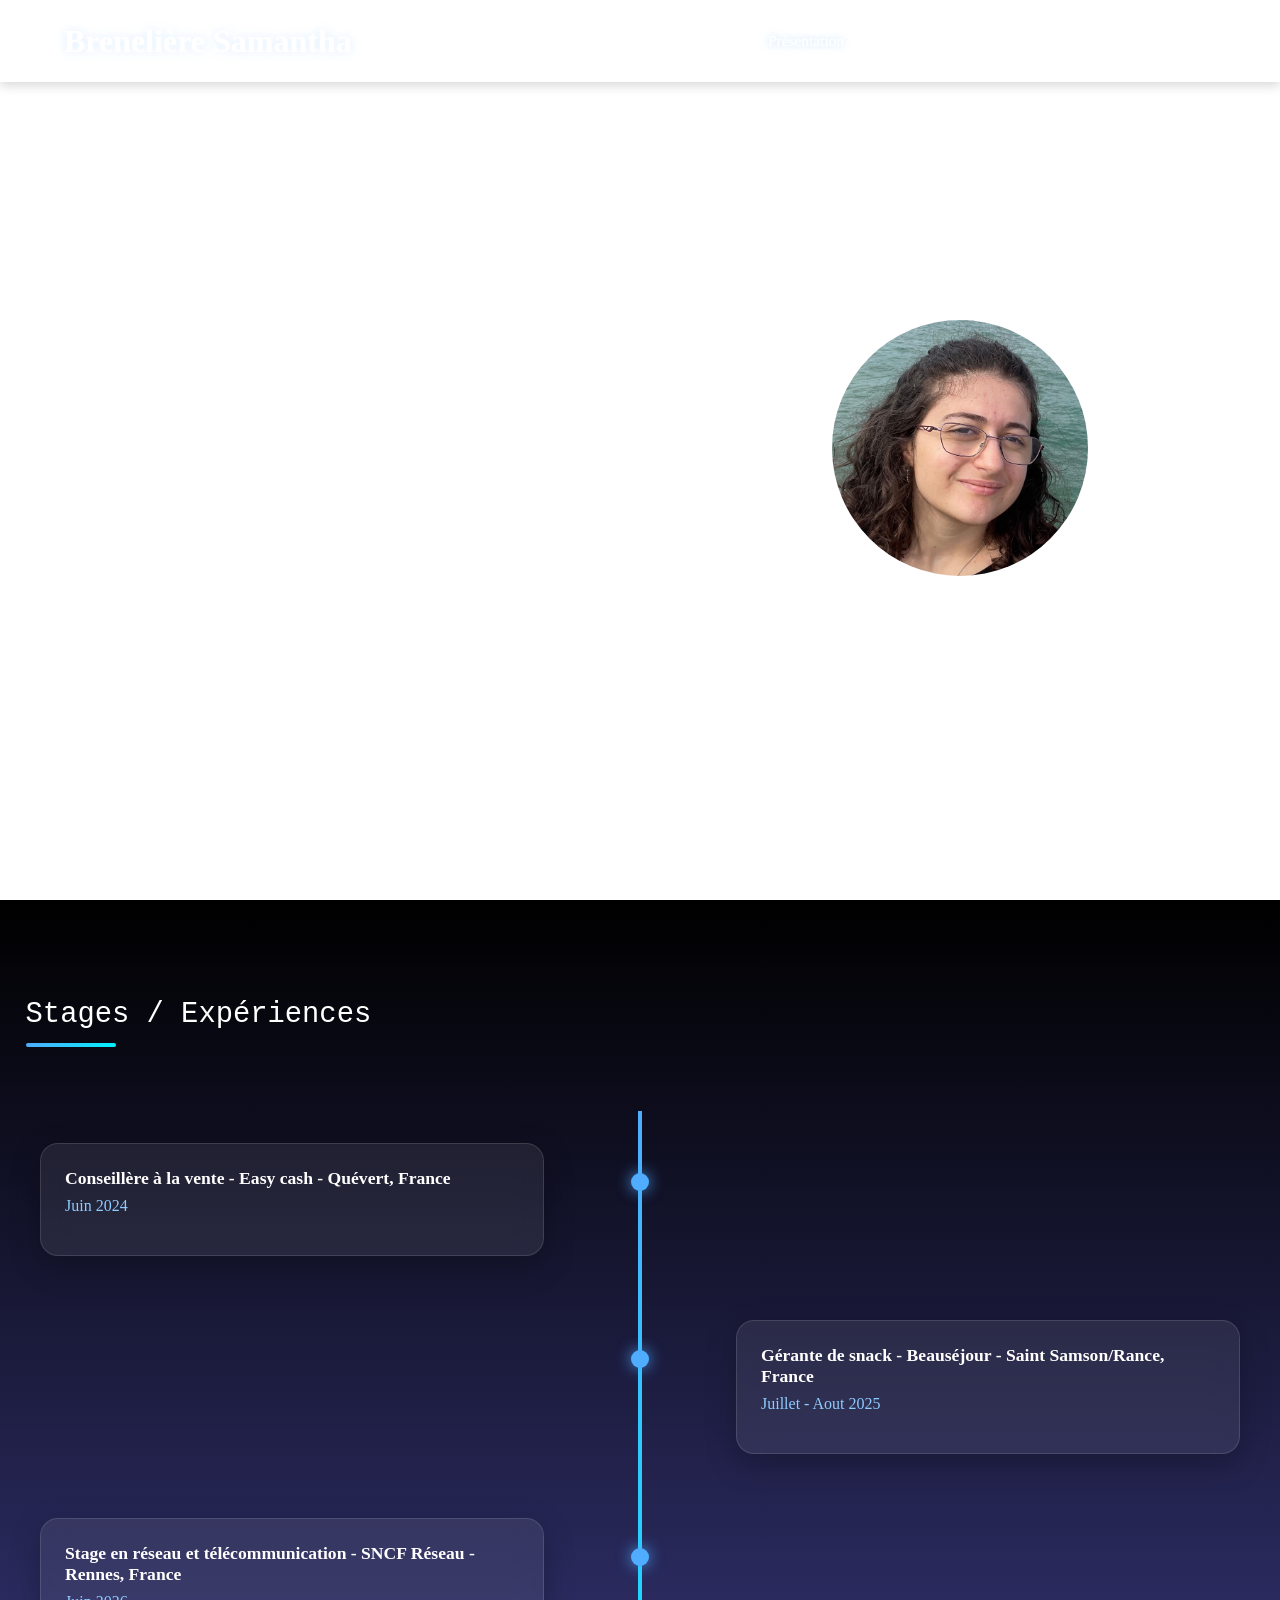
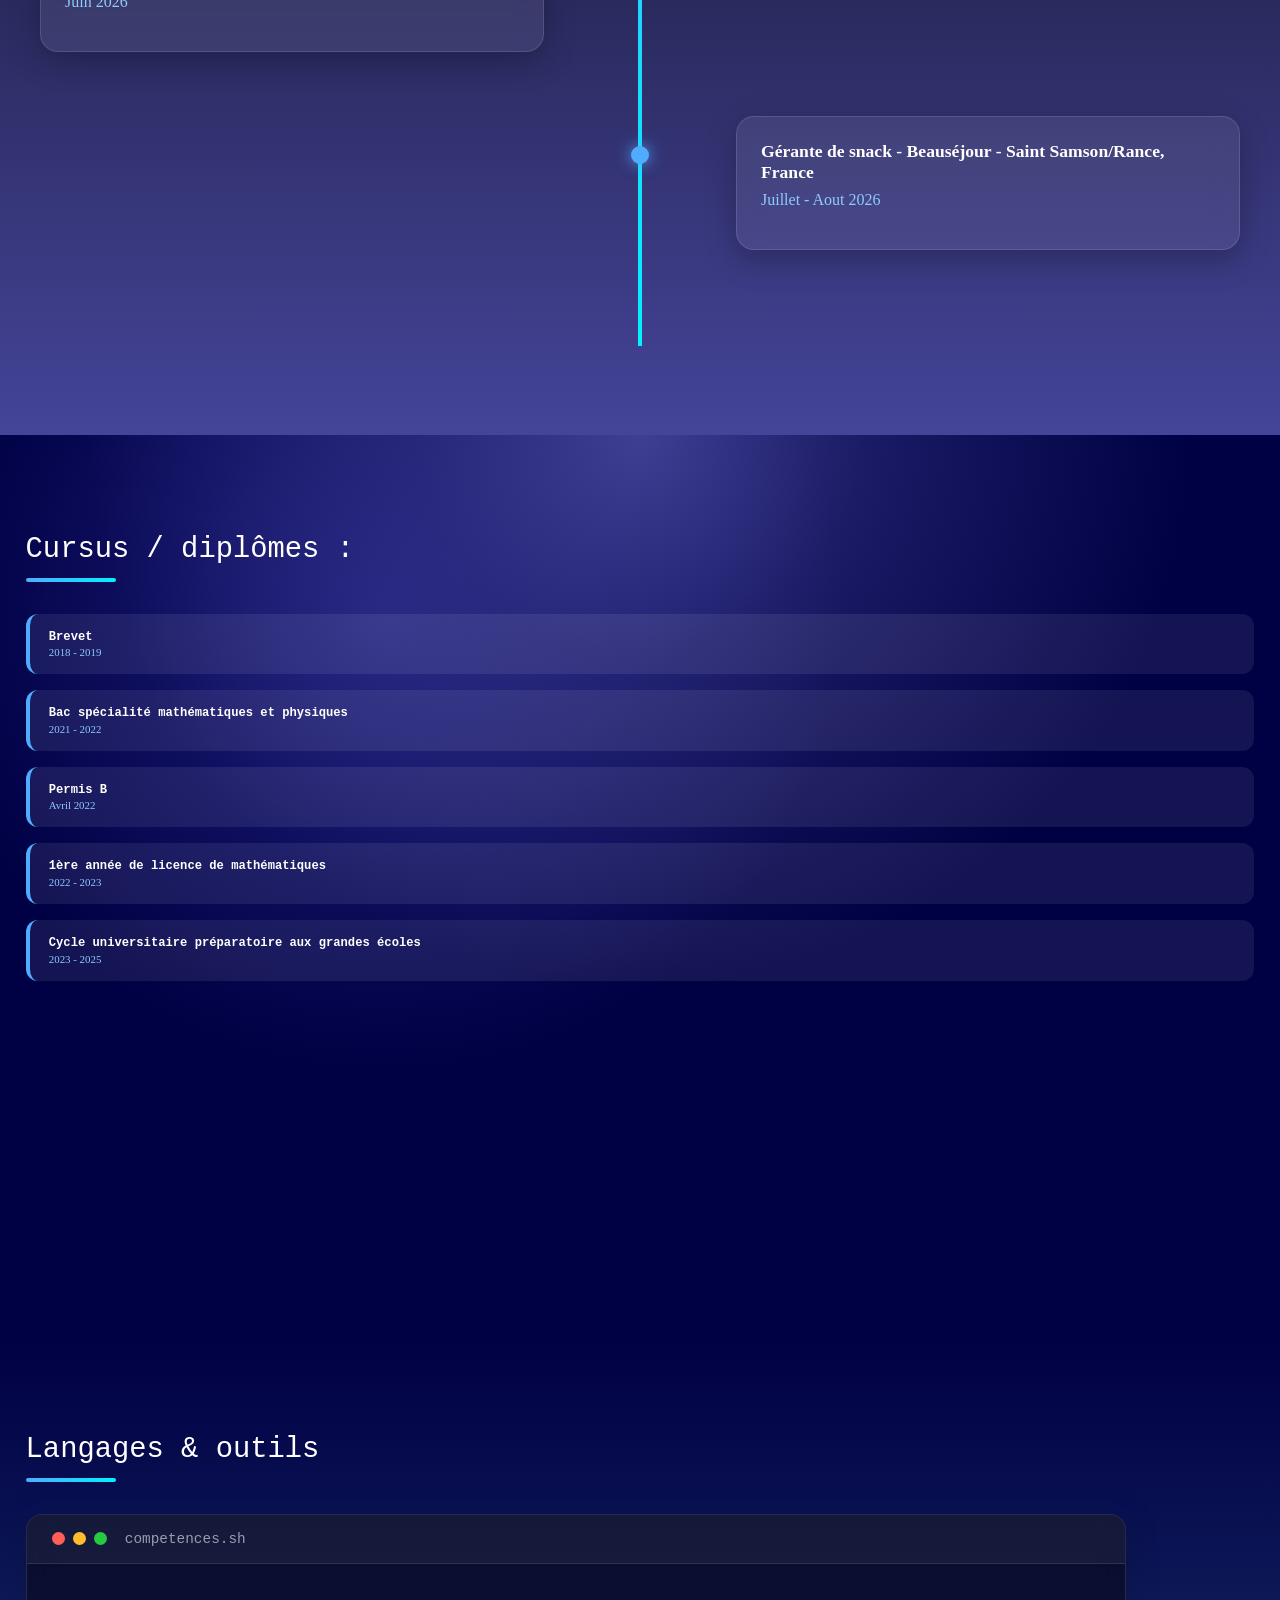
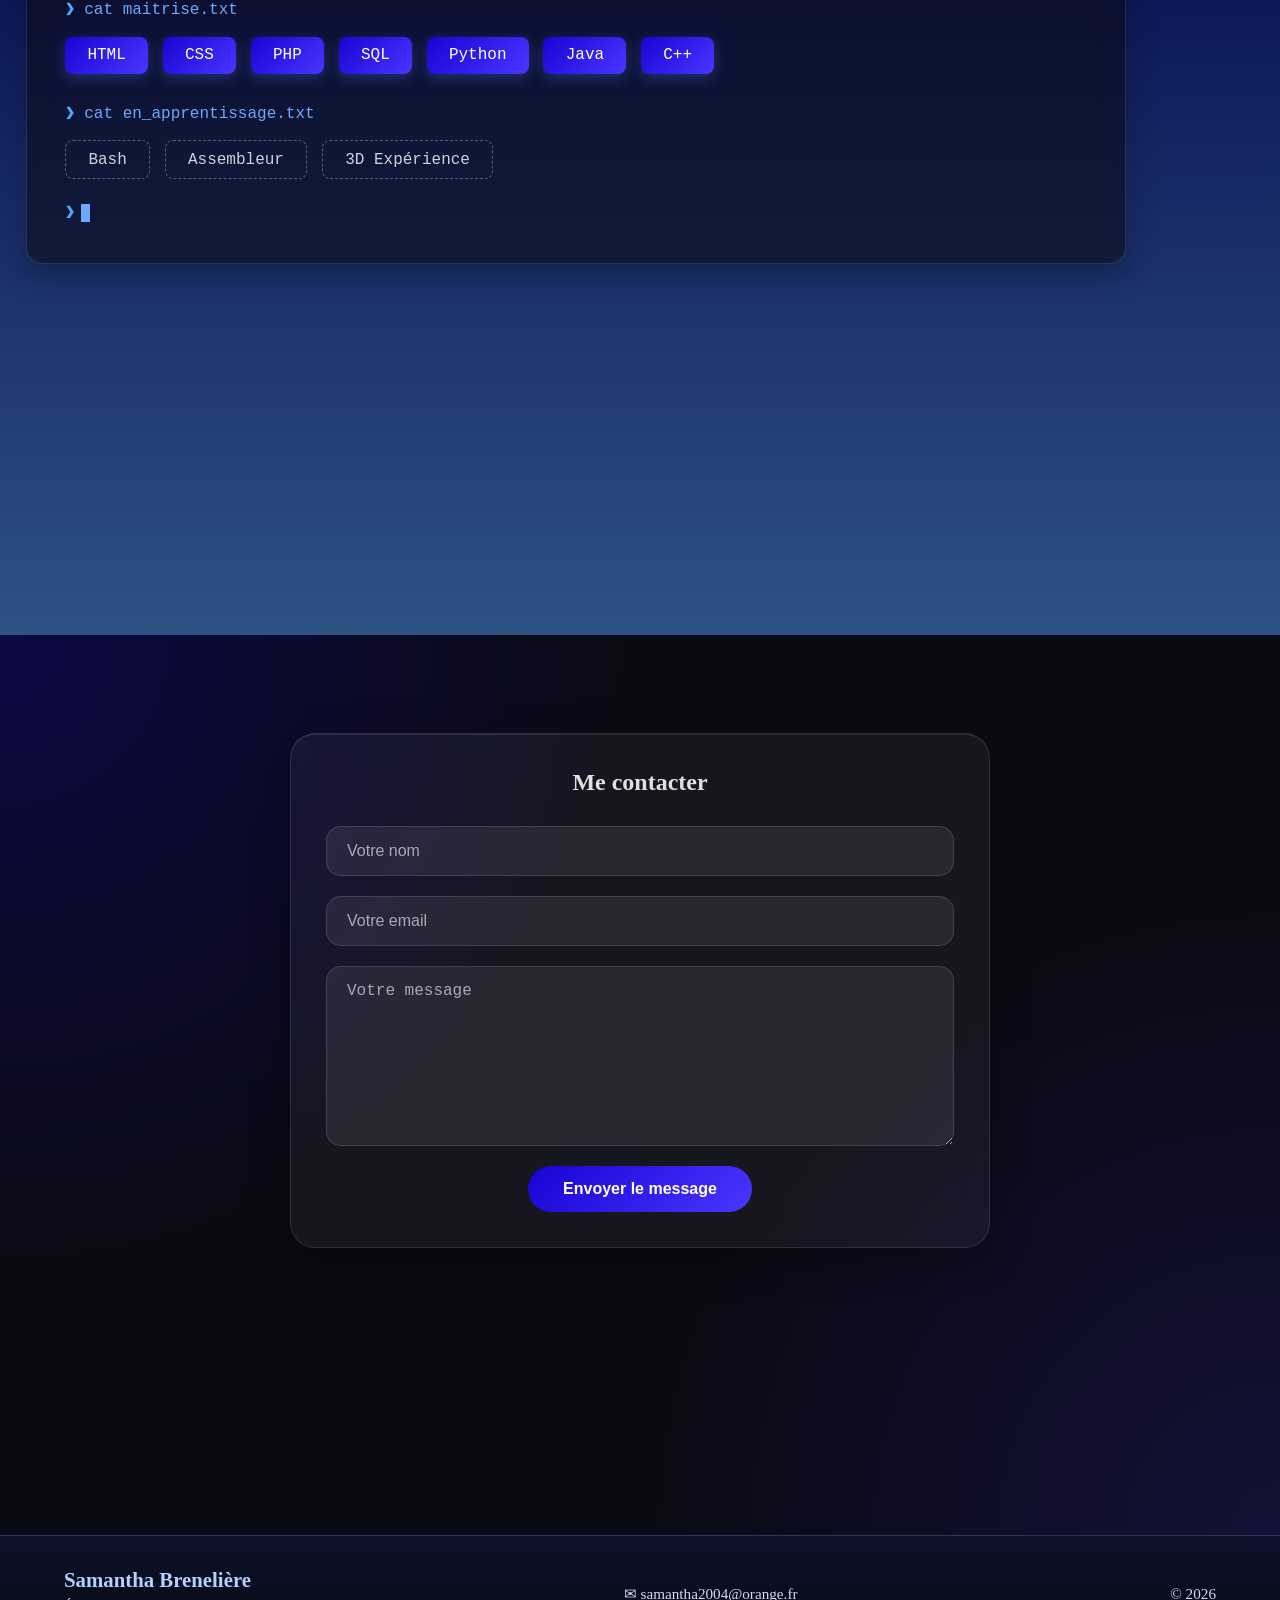
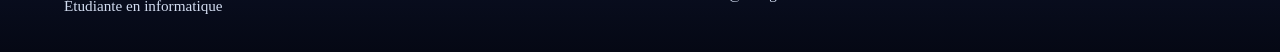
==== index.html @ 89a20985 "Renommage de présentation.html en index.html" ====
<!DOCTYPE html >
<html >
<!-- Un exemple de commentaires : mettre tous les logos dans le même dossier-->
<!-- en-tête de l’onglet-->
<meta name="viewport" content="width=device-width, initial-scale=1.0">

<head>
	<meta name = "author" content = "sbreneliere"/>
	<link rel="icon" href="image/logo_site.avif"/>
	<title> Portfolio </title>
	<link rel="stylesheet" type="text/css" href="styles/style.css"/>
</head>

<body>
    
	<nav class="style_nav">
		<h2 class="titre_nav">
			Brenelière Samantha
		</h2>
		<ul>
			<li><a href="index.html#presentation" class="nav-link active" > Présentation </a></li>
			<li><a href="index.html#experiences" class="nav-link">Expériences</a></li>
			<li><a href="index.html#diplomes" class="nav-link">Diplômes</a></li>
			<li><a href="index.html#competences" class="nav-link">Compétences</a></li>
			<li><a href="index.html#contact" class="nav-link">Contact</a></li>
			<li><a href="projets.html" class="nav-link">Projets </a></li>
			<!--si on met rien dans href renvoie à la page actuelle (réactualise)-->
			<!--href="#" pour ne pas réactualiser -->
		</ul>
	</nav>

	<main>
		<section id="presentation">
			<!--partie visible sur tout l'écran quand on clique sur le site-->
			<div class="split container">
				<video autoplay muted loop class="bg-video">
					<source src="image/videoplayback.mp4" type="video/mp4">
				</video>
				<div class="im_text">
					<div class="titre">
						Brenelière Samantha
					</div>
					<div class="texte_pres" id="machine">
						Je suis élève ingénieure, en informatique
					</div>
				</div>
				<div class="im_pres">
					<img src="image/pp.jpg" alt="Photo de présentation" class="taille_im">
				</div>
			</div>
		</section>

		<section id="experiences">
			<div class="container fond">
				<div class="container_top">
					<div class="texte-important2">
						Stages / Expériences
					</div>
					<div class="chrono-timeline-wrapper">
						<div class="chrono-timeline-line"></div>

						<div class="chrono-timeline-event">
							<div class="chrono-timeline-card chrono-timeline-card-top">
								<h3>Conseillère à la vente - Easy cash - Quévert, France</h3>
								<p class="date">Juin 2024</p>
								<div class="chrono-timeline-details">
									<p>Sens du contact et de l’écoute active ;</p>
									<p>Collaboration / travail avec l’équipe ;</p>	
									<p>Reformatage des ordinateurs avant la remise en vente.</p>
								</div>
							</div>
							<div class="chrono-timeline-dot"></div>
						</div>

						<div class="chrono-timeline-event">
							<div class="chrono-timeline-dot"></div>
							<div class="chrono-timeline-card chrono-timeline-card-bottom">
								<h3>Gérante de snack - Beauséjour - Saint Samson/Rance, France</h3>
								<p class="date">Juillet - Aout 2025</p>
								<div class="chrono-timeline-details">
									<p>Utilisation de logiciels de caisse, clôture de caisse, gestion des espèces ;</p>
									<p>Polyvalence / Capacité à gérer plusieurs tâches en même temps ;</p>	
									<p>Gérer les périodes de forte affluence avec efficacité et sang-froid ;</p>
									<p>Réactivité, autonomie et sens du service.</p>
								</div>
							</div>
						</div>

						<div class="chrono-timeline-event">
							<div class="chrono-timeline-card chrono-timeline-card-top">
								<h3>Stage en réseau et télécommunication - SNCF Réseau - Rennes, France</h3>
								<p class="date">Juin 2026</p>
								<div class="chrono-timeline-details">
									<p>Surveiller et maintenir les systèmes d’exploitation des serveurs du périmètre régional ;</p>
									<p>Surveiller et maintenir des systèmes d’exploitation et intervenir sur des incidents utilisateurs ;</p>	
									<p>Surveiller et maintenir les équipements réseau ;</p>
									<p>Configurer des commutateurs en appliquant les directives et les règles de sécurité ;</p>
									<p>Concevoir une infrastructure réseau (étude de régénération de matériel LAN) ;</p>
									<p>Analyser le trafic réseau (Wireshark) pour détecter des anomalies sur les LAN régionaux.</p>
								</div>
							</div>
							<div class="chrono-timeline-dot"></div>
						</div>

						<div class="chrono-timeline-event">
							<div class="chrono-timeline-dot"></div>
							<div class="chrono-timeline-card chrono-timeline-card-bottom">
								<h3>Gérante de snack - Beauséjour - Saint Samson/Rance, France</h3>
								<p class="date">Juillet - Aout 2026</p>
								<div class="chrono-timeline-details">
									<p>Utilisation de logiciels de caisse, clôture de caisse, gestion des espèces ;</p>
									<p>Polyvalence / Capacité à gérer plusieurs tâches en même temps ;</p>	
									<p>Gérer les périodes de forte affluence avec efficacité et sang-froid ;</p>
									<p>Réactivité, autonomie et sens du service.</p>
								</div>
							</div>
						</div>
					</div>
				</div>
			</div>
		</section>

		<section id="diplomes">
			<div class="container fond2">
				<div class="container_top">
					<div class="texte-important2">
						Cursus / diplômes :
					</div>
					<ul class="diploma-list">
						<li class="diploma-card">
							<h3>Brevet</h3>
							<p class="date">2018 - 2019</p>
							<div class="diploma-details">
								<p>Mention : Très bien</p>
								<p>Lieu : Collège Val de Rance à Plouer sur Rance </p>
							</div>
						</li>

						<li class="diploma-card">
							<h3>Bac spécialité mathématiques et physiques</h3>
							<p class="date">2021 - 2022</p>
							<div class="diploma-details">
								<p>Mention : Assez bien</p>
								<p>Lieu : Lycée la Fontaine des eaux à Dinan</p>
							</div>
						</li>

						<li class="diploma-card">
							<h3>Permis B</h3>
							<p class="date">Avril 2022</p>
							<div class="diploma-details">
								<p>Lieu : Dinan</p>
							</div>
						</li>

						<li class="diploma-card">
							<h3>1ère année de licence de mathématiques</h3>
							<p class="date">2022 - 2023</p>
							<div class="diploma-details">
								<p>Lieu : Université de Rennes 1</p>
							</div>
						</li>

						<li class="diploma-card">
							<h3>Cycle universitaire préparatoire aux grandes écoles</h3>
							<p class="date">2023 - 2025</p>
							<div class="diploma-details">
								<p>Lieu : ESIR à l'université de Rennes</p>
							</div>
						</li>
					</ul>
				</div>
			</div>
		</section>

		<section id="competences">
			<div class="container fond3">
				<div class="container_top">
					<div class="texte-important2">
						Langages & outils
					</div>

					<div class="skills-terminal">
						<div class="skills-terminal-header">
							<span class="skills-dot skills-dot-red"></span>
							<span class="skills-dot skills-dot-yellow"></span>
							<span class="skills-dot skills-dot-green"></span>
							<span class="skills-terminal-title">competences.sh</span>
						</div>
						<div class="skills-terminal-body">
							<p class="skills-cmd">cat maitrise.txt</p>
							<div class="skills-grid">
								<span class="skill-chip skill-mastered">HTML</span>
								<span class="skill-chip skill-mastered">CSS</span>
								<span class="skill-chip skill-mastered">PHP</span>
								<span class="skill-chip skill-mastered">SQL</span>
								<span class="skill-chip skill-mastered">Python</span>
								<span class="skill-chip skill-mastered">Java</span>
								<span class="skill-chip skill-mastered">C++</span>
							</div>

							<p class="skills-cmd">cat en_apprentissage.txt</p>
							<div class="skills-grid">
								<span class="skill-chip skill-learning">Bash</span>
								<span class="skill-chip skill-learning">Assembleur</span>
								<span class="skill-chip skill-learning">3D Expérience</span>
							</div>

							<p class="skills-cmd skills-cmd-cursor"><span class="skills-cursor"></span></p>
						</div>
					</div>
				</div>
			</div>
		</section>

		<section id="contact">
			<div class="container fond4">
				<div class="container_top">
					<form class="contact-form">
						<h2>Me contacter</h2>

						<input type="text" placeholder="Votre nom" required>

						<input type="email" placeholder="Votre email" required>

						<textarea placeholder="Votre message" required></textarea>

						<button type="submit">
							Envoyer le message
						</button>
					</form>
				</div>
			</div>
		</section>
		
    </main>

    <footer>
		<div class="footer-left">
			<h3>Samantha Brenelière</h3>
			<p>Étudiante en informatique</p>
		</div>

		<div class="footer-center">
			<p>✉ samantha2004@orange.fr</p>
		</div>

		<div class="footer-right">
			<p>© 2026</p>
		</div>
	</footer>

	<script src="JavaScript/script.js"></script>
</body >
</html>
---- styles/style.css ----
@font-face {
  font-family: fontText;
  src: url(police/Copeland.otf);
}

@font-face {
  font-family: fontDate;
  src: url(police/arcadian.otf);
}

:root {
  --blue: #4f7cff;
  --blue-light: #6ea8ff;
  --dark: #0d1117;
  --dark-2: #161b22;
  --dark-3: #1f2937;
  --text: #f8fafc;
  --text-soft: #cbd5e1;

  --card-bg: rgba(255,255,255,0.06);
  --card-border: rgba(255,255,255,0.12);

  --shadow:
    0 8px 30px rgba(0,0,0,0.25);
}

html {
  scroll-behavior: smooth;
}

* {
  margin: 0;
  padding: 0;
  box-sizing: border-box;
}

/*****************************/
/* Style textes        */
/*****************************/

.titre {
  font-size: 2vw;
  font-family: fontText ;
  font-weight: bold;
  color: rgb(255, 255, 255);
}

.texte {
  font-family: fontText ;
  font-size: 0.8vw;
}

.texte-important {
  font-family: fontText ;
  font-size: 1vw;
  font-weight: bold;
}

.texte2 {
  color: rgb(255, 255, 255);
  font-family: monospace ;
  font-size: 0.8vw;
}

.container_top {
  margin-top: 8vh ;
}

.date {
  font-family: fontDate ;
  font-size: 1vw;
  margin-top: 0.2vw;
  color: rgb(114, 114, 114);
}

.texte_pres {
  color: rgb(255, 255, 255);
  font-size: 1.2vw;
  font-family: monospace;
  white-space: nowrap;
  border-right: 2px solid rgb(255, 255, 255); /* curseur */
  display: inline-block;
  padding-right: 5px;
}

.titre {
  font-size: 2vw;
  font-family: monospace;
  font-weight: bold;
  color: rgb(255, 255, 255);
}

.texte-important2{
    font-family:monospace;
    color:white;
    font-size:clamp(1.8rem,2vw,2.6rem);
    margin-bottom:2rem;
    position:relative;
}

.texte-important2::after{
    content:"";
    display:block;
    width:90px;
    height:4px;
    margin-top:12px;
    border-radius:999px;
    background:linear-gradient(90deg,#4facfe,#00f2fe);
}

.liste{
    display:grid;
    gap:1rem;
    margin-top:2rem;
}

.liste li{
    list-style:none;
    padding:1rem 1.2rem;

    border-left:4px solid #4facfe;

    background:rgba(255,255,255,.08);
    border-radius:12px;

    color:white;

    transition:.25s;
}

.liste li:hover{
    transform:translateX(10px);
}

#competences .texte2{
    display:inline-block;

    margin:.4rem;
    padding:.75rem 1rem;

    border-radius:999px;

    background:rgba(255,255,255,.08);
    border:1px solid rgba(255,255,255,.15);

    font-size:0.95rem;
}

/*******************************/
/* Compétences (terminal)    */
/*******************************/

.skills-terminal {
    width: 100%;
    max-width: 1100px;
    margin-top: 2rem;

    border-radius: 16px;
    overflow: hidden;

    background: rgba(10,10,20,0.55);
    backdrop-filter: blur(12px);
    border: 1px solid rgba(255,255,255,.12);

    box-shadow:
        0 10px 30px rgba(0,0,0,.35),
        0 0 40px rgba(79,124,255,.08);
}

.skills-terminal-header {
    display: flex;
    align-items: center;
    gap: 0.5rem;

    padding: 1rem 1.6rem;

    background: rgba(255,255,255,.05);
    border-bottom: 1px solid rgba(255,255,255,.1);
}

.skills-dot {
    width: 13px;
    height: 13px;
    border-radius: 50%;
}

.skills-dot-red    { background: #ff5f56; }
.skills-dot-yellow { background: #ffbd2e; }
.skills-dot-green  { background: #27c93f; }

.skills-terminal-title {
    margin-left: 0.6rem;
    font-family: monospace;
    font-size: 0.9rem;
    color: var(--text-soft);
    opacity: 0.7;
}

.skills-terminal-body {
    padding: 2.2rem 2.4rem 2.6rem;
    font-family: monospace;
}

.skills-cmd {
    color: var(--blue-light);
    font-size: 1rem;
    margin: 1.8rem 0 1.1rem;
}

.skills-cmd:first-child {
    margin-top: 0;
}

.skills-cmd::before {
    content: "❯ ";
    color: #4facfe;
    font-weight: bold;
}

.skills-grid {
    display: flex;
    flex-wrap: wrap;
    gap: 0.9rem;
}

.skill-chip {
    padding: 0.6rem 1.4rem;
    border-radius: 8px;

    font-family: monospace;
    font-size: 1rem;

    transition: all 0.25s ease;
}

.skill-mastered {
    background: linear-gradient(135deg, rgb(24,3,212), rgb(73,54,255));
    color: white;
    box-shadow: 0 4px 14px rgba(79,124,255,.3);
}

.skill-mastered:hover {
    transform: translateY(-3px);
    box-shadow: 0 6px 20px rgba(79,124,255,.5);
}

.skill-learning {
    color: var(--text-soft);
    background: transparent;
    border: 1px dashed rgba(255,255,255,.3);
}

.skill-learning:hover {
    border-color: rgba(79,124,255,.7);
    color: white;
}

.skills-cmd-cursor {
    margin-top: 1.4rem;
    margin-bottom: 0;
}

.skills-cmd-cursor::before {
    content: "❯";
}

.skills-cursor {
    display: inline-block;
    width: 0.55em;
    height: 1.1em;
    margin-left: 0.4em;
    background: var(--blue-light);
    vertical-align: text-bottom;
    animation: skills-blink 1s step-end infinite;
}

@keyframes skills-blink {
    50% { opacity: 0; }
}

/*******************************/
/* Liste diplômes (hover)    */
/*******************************/

.diploma-list {
    list-style: none;
    display: grid;
    gap: 1rem;
    margin-top: 2rem;
}

.diploma-card {
    padding: 1rem 1.2rem;

    border-left: 4px solid #4facfe;

    background: rgba(255,255,255,.08);
    border-radius: 12px;

    color: white;
    cursor: default;

    transition: .25s ease;
}

.diploma-card:hover {
    transform: translateX(10px);
    background: rgba(255,255,255,.12);
}

.diploma-card h3 {
    font-family: monospace;
    font-size: 0.95vw;
    font-weight: bold;
    margin: 0;
}

.diploma-card .date {
    font-family: fontDate;
    font-size: 0.85vw;
    color: #8ecbff;
    margin: 0.2vw 0 0 0;
}

.diploma-details {
    max-height: 0;
    overflow: hidden;
    opacity: 0;

    transition:
        max-height 0.4s ease,
        opacity 0.3s ease;
}

.diploma-card:hover .diploma-details {
    max-height: 200px; /* suffisamment grand pour le contenu */
    opacity: 1;
    margin-top: 0.7rem;
}

.diploma-details p {
    margin: 0.3rem 0;
    color: #dbeafe;
    font-family: monospace;
    font-size: 0.8vw;
}

/*****************************/
/* Barre nav         */
/*****************************/

nav {
  position: fixed;
  top: 0;
  z-index: 10;
  width: 100%;

  padding-top: 2.5vh;
  padding-bottom: 2.5vh;

  backdrop-filter: blur(10px);
}

nav ul {
  display: flex;
  justify-content: center ;
  gap: 1vw ;
  list-style: none;
  font-size: 1.2vw;
}

nav ul li a {
  text-decoration: none;
  color: rgb(255, 255, 255) ;
  transition: all 0.25s ease;
}

nav ul li a:hover,
nav ul li a.active {
  color: white;

  text-shadow:
      0 0 2px rgba(255,255,255,0.8),
      0 0 6px rgba(180,220,255,0.6),
      0 0 12px rgba(120,180,255,0.3);

  border-bottom: 0.15rem solid rgba(255,255,255,0.6);
  padding: 0.5rem 0px;
}

.titre_nav {
  color: white;

  text-shadow:
      0 0 4px rgba(255,255,255,0.8),
      0 0 10px rgba(150,200,255,0.4);

  animation: twinkle 3s ease-in-out infinite alternate;
}

@keyframes twinkle {
  from {
    text-shadow:
        0 0 3px rgba(255,255,255,0.6),
        0 0 8px rgba(150,200,255,0.2);
  }
  to {
    text-shadow:
        0 0 6px rgba(255,255,255,1),
        0 0 14px rgba(150,200,255,0.5);
  }
}

.style_nav {
  display: flex;
  gap: 1.5vw;
  align-items: center;
  box-shadow: 0 4px 10px rgba(0,0,0,0.15);
  justify-content: space-between;
}

.style_nav ul {
  margin-right : 5vw;
}

.style_nav h2 {
  margin-left : 5vw;
  font-size: 2.5vw;
}

/*****************************/
/* Contenu          */
/*****************************/

.split {
  display: flex;
  justify-content: space-between;
  align-items: center;
}

.container {
  position: relative;
  min-height: 100vh;
  width: 100%;
  background-size: cover;
  background-position: center;
  background-repeat: no-repeat;
}

.bg-video {
    position: absolute;
    top: 0;
    left: 0;
    width: 100%;
    height: 100%;
    object-fit: cover;
    z-index: -1;
}

.im_pres {
  margin-right: 15vw;
}

.im_pres img {
  width: 20vw ;
  height: 20vw ;
  object-fit: cover;
  border-radius: 50%;

  transition: 0.4s ease;
}

.im_pres img:hover {
  transform: scale(1.08);
}

.im_text {
  margin-left: 15vw;
}

.fond {
  background: linear-gradient(
    to bottom,
    black,
    rgb(68, 68, 153)
  );
  padding: 2vw;
}

.fond2 {
  background:
    radial-gradient(circle at top center,
      rgba(68,68,153,0.9),
      rgba(68,68,153,0.4) 20%,
      transparent 50%),
    radial-gradient(circle at 30% 20%, rgba(100,100,255,0.3), transparent 40%),
    rgb(0,0,68);

  padding: 2vw;
}

.fond3 {
  background: linear-gradient(
    to bottom,
    rgb(0,0,68),
    rgb(45, 82, 132)
  );
  padding: 2vw;
}

.fond4 {
  background:
      radial-gradient(circle at top left,
          rgba(24, 3, 212, 0.25),
          transparent 40%),
      radial-gradient(circle at bottom right,
          rgba(73, 54, 255, 0.15),
          transparent 40%),
      rgb(10, 10, 20);
  padding: 2vw;
}

.fond5 {
  background-color: #0a0a14;

    background-image:
        linear-gradient(rgba(255, 255, 255, 0.1) 1px, transparent 1px),
        linear-gradient(90deg, rgba(255,255,255,0.1) 1px, transparent 1px);

    background-size: 40px 40px;
}

/*****************************/
/* CSS classe         */
/*****************************/

footer {
    display: flex;
    justify-content: space-between;
    align-items: center;

    padding: 2rem 4rem;

    background: linear-gradient(
        180deg,
        rgb(12, 18, 40),
        rgb(5, 8, 20)
    );

    border-top: 1px solid rgba(120, 170, 255, 0.3);

    color: white;
    font-family: fontText;
}

.footer-left h3 {
    margin: 0;
    font-size: 1.3rem;
    color: rgb(180, 210, 255);
}

.footer-left p,
.footer-center p,
.footer-right p {
    margin: 0.3rem 0;
    color: rgb(210, 220, 240);
    font-size: 0.95rem;
}

.footer-center {
    text-align: center;
}

.footer-right {
    text-align: right;
}

/*******************************/
/* Structure des deux colonnes */
/*******************************/

/* Conteneur principal en deux colonnes */

.main-container {
  display: flex;
  align-items: flex-start;
  gap: 2vw;

  padding: 100px 2vw 2vw 2vw;

  margin-left: 5vw;
  margin-right: 5vw;
}

/* Colonne gauche sticky */
.static {
  position: sticky;
  top: 80px;       /* hauteur de ta navbar */
  width: 50%;
}

/* Colonne droite normale */
.dynamic {
  width: 50%;
}

/* Box */

.project-box{
    display:block;
    background: rgba(15,15,25,0.85);
    border: 1px solid rgba(79,124,255,0.25);
    border-radius: 18px;
    padding: 1.5rem;
    margin-bottom: 1.5rem;
    text-decoration: none;
    color: white;
    transition: all .3s ease;
}

.project-box:hover{
    transform: translateY(-5px);
    border-color: var(--blue);
    box-shadow:
        0 0 20px rgba(79,124,255,.25),
        0 0 50px rgba(79,124,255,.10);
}

.project-box .texte-important{
    color: var(--blue-light);
    margin-bottom: .5rem;
}

.project-box .date{
    margin-bottom: 1rem;
}

.project-box .texte{
    color: var(--text-soft);
    line-height: 1.6;
}

/* Pastilles de tags affichées dans chaque carte projet */
.project-tags {
    display: flex;
    flex-wrap: wrap;
    gap: 0.5rem;
    margin-top: 1rem;
}

.project-tags .tag-pill {
    display: flex;
    align-items: center;
    gap: 0.35rem;

    padding: 0.25rem 0.7rem;
    border-radius: 999px;

    background: rgba(79,124,255,0.12);
    border: 1px solid rgba(79,124,255,0.35);

    color: var(--blue-light);
    font-family: monospace;
    font-size: 0.75rem;

    transition: all 0.2s ease;
}

.project-box:hover .tag-pill {
    background: rgba(79,124,255,0.22);
    border-color: rgba(79,124,255,0.55);
}

.project-tags .tag-pill img {
    width: 0.9em;
    height: 0.9em;
    object-fit: contain;
}

/*******************************/
/* Liste de tags        */
/*******************************/

.sommaire-list li {
  cursor: pointer;
  margin: 0.5em 0;
  list-style: none;
  font-size: 0.9vw;
  padding: 0.5em 0.9em;
  border-radius: 10px;
  border-left: 3px solid transparent;

  color: var(--text-soft);
  font-family: monospace;

  transition: all 0.25s ease;
}

.sommaire-list li:hover {
  background: rgba(79,124,255,0.12);
  border-left-color: var(--blue);
  color: white;
}

.sommaire-list li.active {
  background: rgba(79,124,255,0.22);
  border-left-color: var(--blue-light);
  color: white;
  font-weight: bold;
}

.filter-list {
  display: flex;
  flex-wrap: wrap;        /* permet de passer à la ligne si besoin */
  gap: 0.6vw;
  padding: 0;
}

.filter-list li {
  display: flex;
  align-items: center;
  gap: 0.4em;             /* espace entre icône et texte */

  padding: 0.4em 0.9em;
  border-radius: 999px;   /* pill arrondi */

  background: rgba(255,255,255,0.06);
  border: 1px solid rgba(255,255,255,0.12);

  color: var(--text-soft);
  cursor: pointer;
  font-family: monospace;
  font-size: 0.8vw;

  transition: all 0.25s ease;
}

.filter-list li:hover {
  background: rgba(79,124,255,0.18);
  border-color: rgba(79,124,255,0.5);
  color: white;
  transform: translateY(-2px);
}

.filter-list li.active {
  background: linear-gradient(135deg, rgb(24,3,212), rgb(73,54,255));
  border-color: transparent;
  color: white;
  box-shadow: 0 4px 14px rgba(79,124,255,0.4);
}

.tag-icon {
  width: 1.1em;      /* petite icône carrée */
  height: 1.1em;
  object-fit: contain;
}

/*******************************/
/* Frise chronologique     */
/*******************************/

.chrono-timeline-wrapper{
    position:relative;
    max-width:1200px;
    margin:4rem auto;
    padding:2rem 0;
}

.chrono-timeline-line{
    position:absolute;
    left:50%;
    top:0;
    transform:translateX(-50%);
    width:4px;
    height:100%;
    background:linear-gradient(#4facfe,#00f2fe);
}

.chrono-timeline-event{
    position:relative;
    width:100%;
    display:flex;
    margin-bottom:4rem;
}

.chrono-timeline-event:nth-child(even){
    justify-content:flex-start;
}

.chrono-timeline-event:nth-child(odd){
    justify-content:flex-end;
}

.chrono-timeline-dot{
    position:absolute;
    left:50%;
    top:30px;
    transform:translateX(-50%);
    width:18px;
    height:18px;
    border-radius:50%;
    background:#4facfe;
    box-shadow:0 0 15px rgba(79,172,254,.9);
    z-index:2;
}

.chrono-timeline-card{
    width:42%;
    padding:1.5rem;
    border-radius:18px;

    background:rgba(255,255,255,.08);
    backdrop-filter:blur(12px);
    border:1px solid rgba(255,255,255,.12);

    color:white;

    box-shadow:0 10px 30px rgba(0,0,0,.25);

    transition:.3s ease;
}

.chrono-timeline-card:hover{
    transform:translateY(-5px);
}

.chrono-timeline-card h3{
    font-size:1.1rem;
    margin-bottom:.5rem;
}

.date{
    color:#8ecbff;
    font-size:1rem;
    margin-bottom:1rem;
}

.chrono-timeline-details p{
    margin:.5rem 0;
    color:#dbeafe;
}

.chrono-timeline-details{
    max-height: 0;
    overflow: hidden;
    opacity: 0;

    transition:
        max-height 0.4s ease,
        opacity 0.3s ease;
}

.chrono-timeline-card:hover .chrono-timeline-details{
    max-height: 500px; /* suffisamment grand pour le contenu */
    opacity: 1;
}

@media(max-width:900px){

    .chrono-timeline-line{
        left:20px;
    }

    .chrono-timeline-dot{
        left:20px;
    }

    .chrono-timeline-event{
        justify-content:flex-start !important;
        padding-left:55px;
    }

    .chrono-timeline-card{
        width:100%;
    }
}

/*******************************/
/* Formulaire contact      */
/*******************************/

.contact-form {
    color: #e0e0e0;
    display: flex;
    flex-direction: column;
    gap: 20px;
    max-width: 700px;
    margin: auto;
    padding: 35px;

    background: rgba(255, 255, 255, 0.05);
    backdrop-filter: blur(15px);

    border: 1px solid rgba(255, 255, 255, 0.1);
    border-radius: 25px;

    box-shadow:
        0 10px 40px rgba(0, 0, 0, 0.3),
        inset 0 1px 0 rgba(255, 255, 255, 0.1);
}

.contact-form h2 {
    text-align: center;
    margin-bottom: 10px;
}

.contact-form input,
.contact-form textarea {
    width: 100%;
    padding: 15px 20px;

    background: rgba(255, 255, 255, 0.08);

    border: 1px solid rgba(255, 255, 255, 0.12);
    border-radius: 15px;

    color: white;
    font-size: 1rem;

    transition: all 0.3s ease;
}

.contact-form textarea {
    min-height: 180px;
    resize: vertical;
}

.contact-form input::placeholder,
.contact-form textarea::placeholder {
    color: rgba(255, 255, 255, 0.6);
}

.contact-form input:focus,
.contact-form textarea:focus {
    outline: none;

    border-color: var(--blue);

    box-shadow:
        0 0 0 4px rgba(24, 3, 212, 0.15),
        0 0 20px rgba(24, 3, 212, 0.3);

    transform: translateY(-2px);
}

.contact-form button {
    align-self: center;

    padding: 14px 35px;

    border: none;
    border-radius: 999px;

    background: linear-gradient(
        135deg,
        rgb(24, 3, 212),
        rgb(73, 54, 255)
    );

    color: white;
    font-weight: bold;
    font-size: 1rem;

    cursor: pointer;

    transition: all 0.3s ease;
}

.contact-form button:hover {
    transform: translateY(-3px);

    box-shadow:
        0 10px 25px rgba(24, 3, 212, 0.4);
}

.contact-form button:active {
    transform: translateY(0);
}


/***************************************************************/
/* VERSION MOBILE (< 768px)                                    */
/***************************************************************/
@media (max-width: 767px) {
  
  /* --- Nav bar en noir massif (INTOUCHÉE) --- */
  nav {
    position: relative;
    top: 0;
    padding: 1rem;
    background: #000000;
    border-bottom: 1px solid #222;
    backdrop-filter: none;
  }

  .style_nav .titre_nav {
    display: none; 
  }

  .style_nav {
    flex-direction: column;
    padding: 0;
    gap: 0;
    box-shadow: none;
  }

  .style_nav ul {
    margin-right: 0;
    flex-direction: column;
    align-items: center;
    width: 100%;
    gap: 0;
  }

  .style_nav ul li {
    width: 100%;
  }

  nav ul li a {
    display: block;
    width: 100%;
    padding: 0.8rem;
    background: #000000 !important;
    color: #ffffff;
    font-family: monospace;
    font-size: 1rem;
    text-align: center;
    border-bottom: 1px solid #1a1a1a;
    transition: color 0.2s ease;
  }

  nav ul li a:hover, 
  nav ul li a.active {
    color: #4facfe;
    border-bottom: 1px solid #4facfe;
    text-shadow: none;
    padding: 0.8rem; 
  }

  /* --- Section Présentation --- */
  .split {
    flex-direction: column-reverse;
    text-align: center;
    padding-top: 1rem; 
    gap: 1.5rem;
  }

  .titre { font-size: 1.8rem; margin-top: 1rem; line-height: 1.3; }
  .im_text { margin-left: 0; padding: 0; }
  .texte_pres { font-size: 1rem; white-space: normal; border-right: none; line-height: 1.5; color: #cbd5e1; }
  .im_pres { margin-right: 0; display: flex; justify-content: center; }
  .im_pres img { width: 150px; height: 150px; border: 2px solid #333; }

  /* --- Correction Globale des Textes (Remplacement de tous les vw par des rem) --- */
  .container { min-height: auto; padding: 2rem 1.2rem !important; }
  .container_top { margin-top: 0; }
  
  .texte-important {
    font-size: 1.2rem; 
    white-space: normal;
    word-wrap: break-word;
    line-height: 1.4;
    margin-bottom: 0.5rem;
  }

  /* On cible spécifiquement toutes les dates pour écraser les .85vw du mode ordinateur */
  .date, 
  .diploma-card .date,
  .chrono-timeline-card .date,
  .project-box .date { 
    font-size: 0.95rem; 
    white-space: normal; 
    word-wrap: break-word; 
    line-height: 1.4;
    margin-top: 0.3rem;
    margin-bottom: 0.6rem;
  }

  /* Remplacement du 0.8vw des listes de langages et d'outils */
  .filter-list { gap: 0.6rem; margin-top: 0.5rem; }
  .filter-list li {
    font-size: 0.9rem;
    padding: 0.5rem 0.8rem;
  }

  .sommaire-list { display: flex; flex-direction: column; gap: 0.4rem; }
  .sommaire-list li { font-size: 1rem; padding: 0.6rem; border-bottom: 1px solid #1a1a1a; border-left: none; }
  .sommaire-list li.active { border-bottom: 2px solid var(--blue-light); background: transparent; }

  /* Titres des cartes : augmentés aussi pour l'équilibre visuel */
  .chrono-timeline-card h3, .diploma-card h3, .project-box h3 {
    font-size: clamp(1rem, 5vw, 1.2rem);
    line-height: 1.4;
    word-wrap: break-word;
    white-space: normal;
  }

  /* Diplômes */
  .diploma-list { gap: 1rem; }
  .diploma-card { padding: 1rem; background: #0d1117; border: 1px solid #222; border-left: 3px solid #4facfe; }
  .diploma-card:hover { transform: none; }
  .diploma-details { max-height: none !important; opacity: 1 !important; margin-top: 0.5rem; padding-top: 0.5rem; border-top: 1px solid #222;}
  .diploma-details p { font-size: 0.95rem; white-space: normal; word-wrap: break-word; line-height: 1.5; } 

  /* Frise Chronologique */
  .chrono-timeline-wrapper { margin: 1rem auto; padding: 1rem 0; }
  .chrono-timeline-line { left: 15px; }
  .chrono-timeline-dot { left: 15px; top: 22px; width: 12px; height: 12px; }
  .chrono-timeline-event { justify-content: flex-start !important; padding-left: 35px; margin-bottom: 2rem; }
  .chrono-timeline-card { width: 100%; padding: 1rem; background: #0d1117; border: 1px solid #222; }
  .chrono-timeline-card:hover { transform: none; }
  .chrono-timeline-details { max-height: none !important; opacity: 1 !important; margin-top: 0.5rem; }
  .chrono-timeline-details p { white-space: normal; word-wrap: break-word; font-size: 0.95rem; line-height: 1.5; }

  /* Terminal */
  .skills-terminal-body { padding: 1rem; }
  .skill-chip { padding: 0.4rem 0.6rem; font-size: 0.9rem; }
  .skills-cmd { font-size: 0.9rem; word-wrap: break-word; white-space: pre-wrap; }

  /* Projets */
  .main-container { flex-direction: column; margin: 0; padding: 2rem 1rem; gap: 1.5rem; }
  .static, .dynamic { width: 100% !important; }
  .static { position: relative; top: 0; background: #0d1117; padding: 1rem; border: 1px solid #222; border-radius: 8px;}
  .project-box { padding: 1.2rem; background: #0d1117; border: 1px solid #222; }
  .project-box .texte { font-size: 0.95rem; white-space: normal; word-wrap: break-word; line-height: 1.5; }
  .project-tags .tag-pill { font-size: 0.85rem; padding: 0.3rem 0.6rem; }
  
  /* Contact & Footer */
  .contact-form { padding: 1.5rem 1rem; background: #0d1117; border: 1px solid #222; }
  footer { flex-direction: column; text-align: center !important; gap: 1rem; padding: 2rem 1rem; }
  .footer-right { text-align: center; }
}
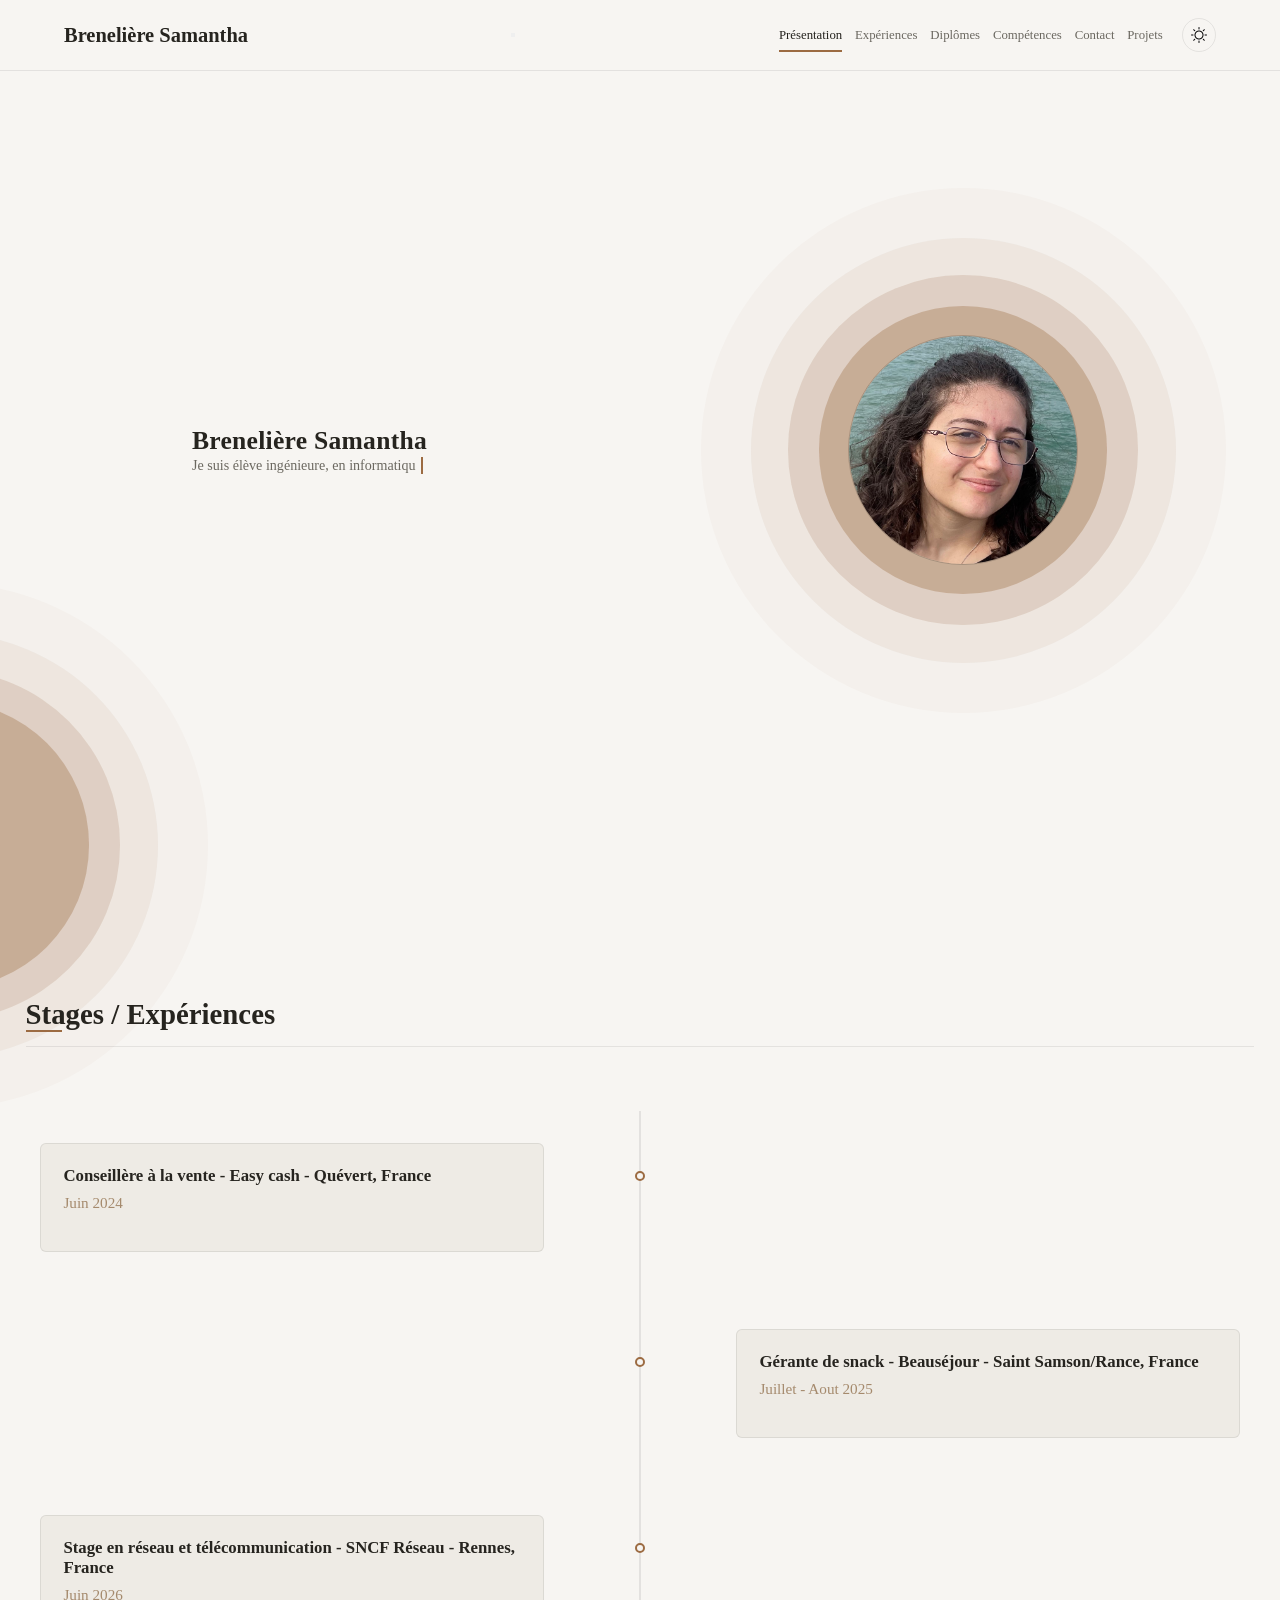
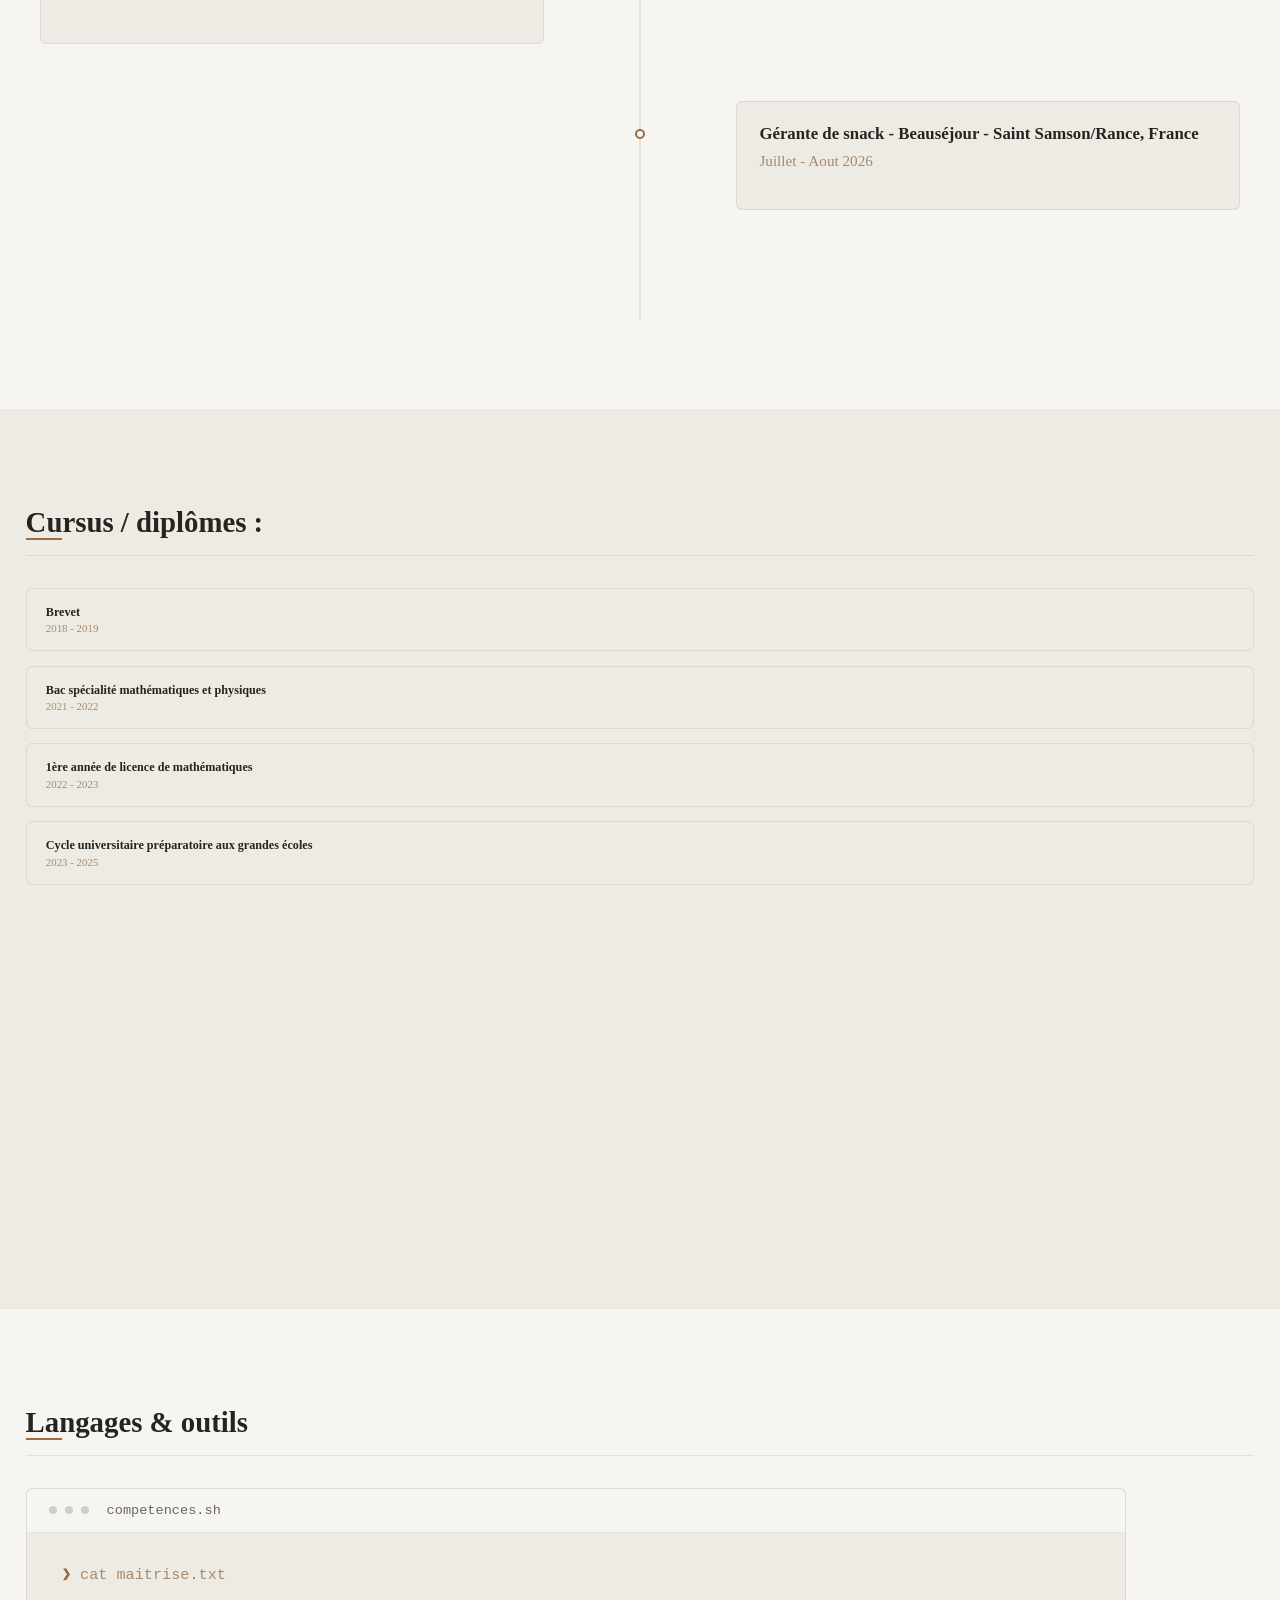
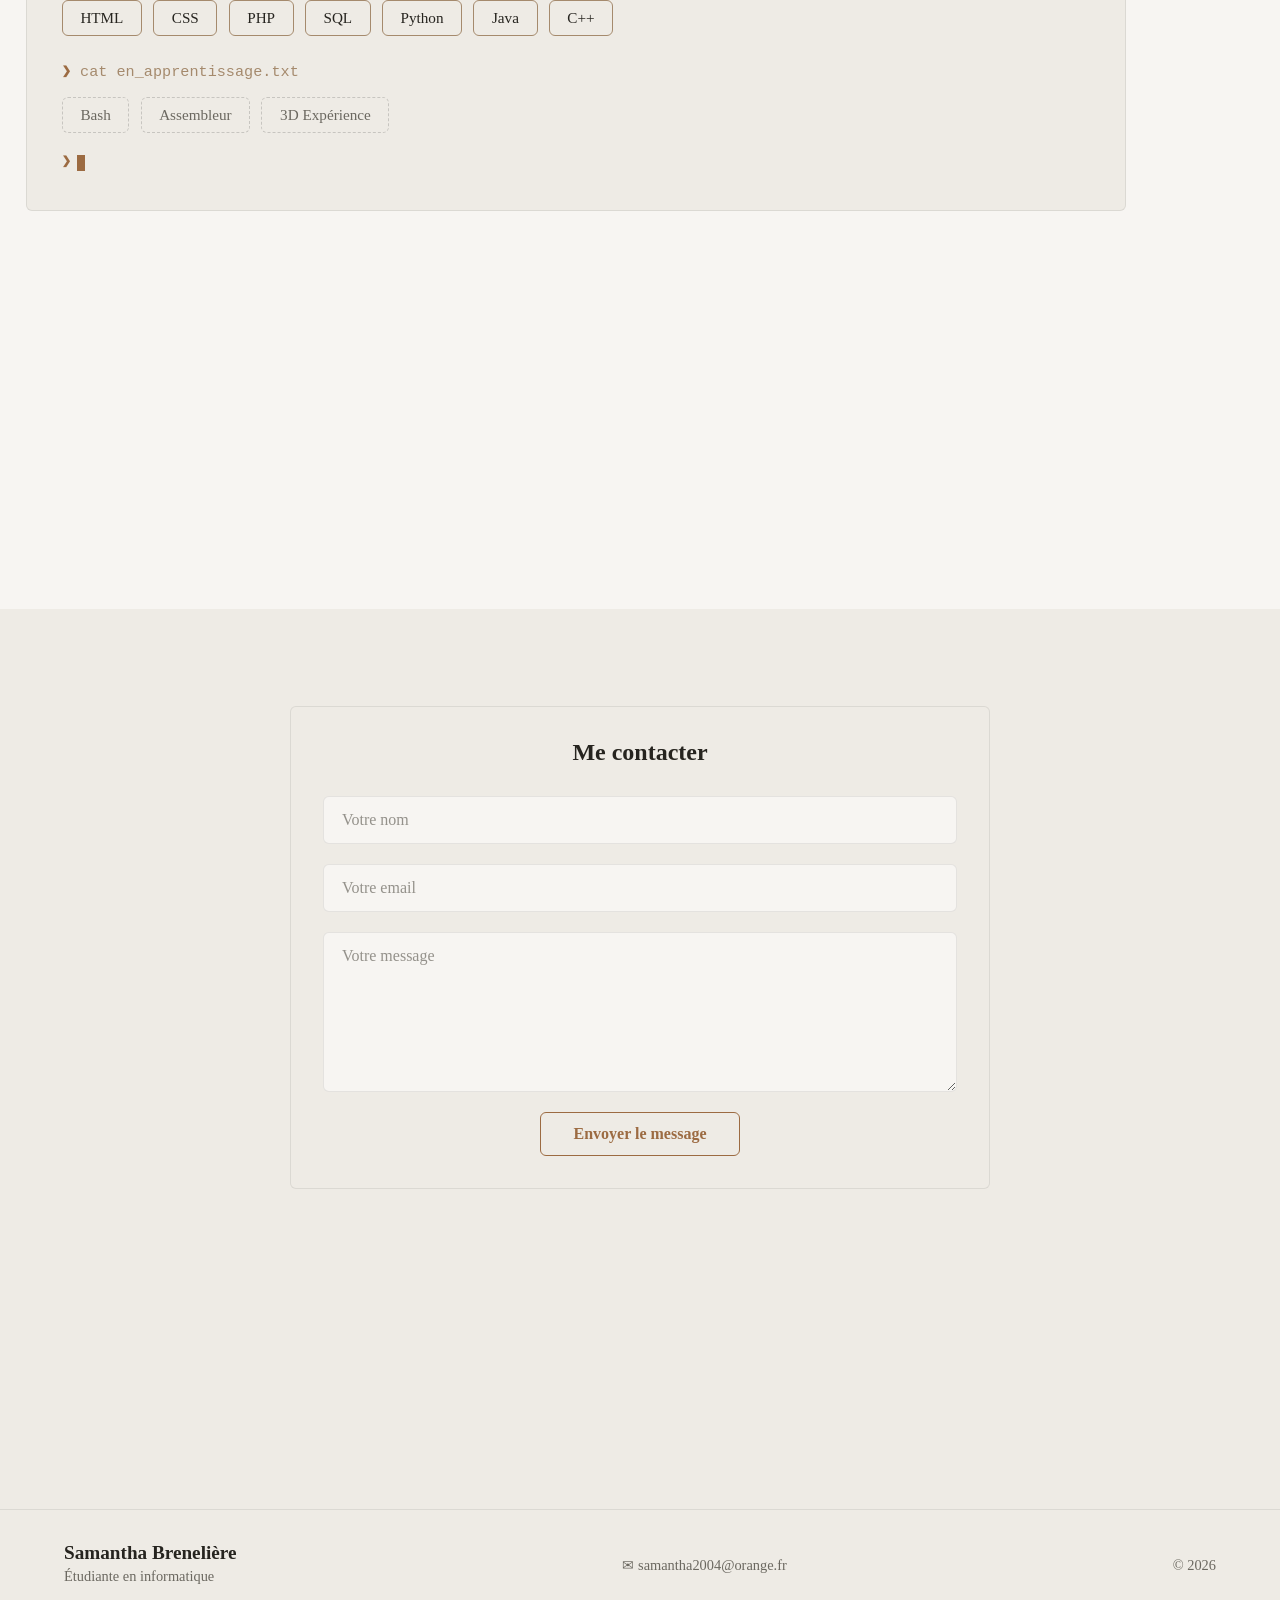
==== commit 3412f591: "Ajout de toutes les pages des projets" ====
--- a/index.html
+++ b/index.html
@@ -1,7 +1,5 @@
 <!DOCTYPE html >
 <html >
-<!-- Un exemple de commentaires : mettre tous les logos dans le même dossier-->
-<!-- en-tête de l’onglet-->
 <meta name="viewport" content="width=device-width, initial-scale=1.0">
 
 <head>
@@ -26,6 +24,12 @@
 			<li><a href="projets.html" class="nav-link">Projets </a></li>
 			<!--si on met rien dans href renvoie à la page actuelle (réactualise)-->
 			<!--href="#" pour ne pas réactualiser -->
+			<li>
+				<button class="theme-toggle" id="theme-toggle" type="button" aria-label="Basculer le thème clair / sombre">
+					<img class="icon-sun" src="image/Soleil.png" alt="Mode clair">
+					<img class="icon-moon" src="image/Moon.png" alt="Mode sombre">
+				</button>
+			</li>
 		</ul>
 	</nav>
 
@@ -33,9 +37,6 @@
 		<section id="presentation">
 			<!--partie visible sur tout l'écran quand on clique sur le site-->
 			<div class="split container">
-				<video autoplay muted loop class="bg-video">
-					<source src="image/videoplayback.mp4" type="video/mp4">
-				</video>
 				<div class="im_text">
 					<div class="titre">
 						Brenelière Samantha
@@ -45,15 +46,26 @@
 					</div>
 				</div>
 				<div class="im_pres">
-					<img src="image/pp.jpg" alt="Photo de présentation" class="taille_im">
-				</div>
-			</div>
-		</section>
-
+					<div class="photo-circles">
+						<div class="circle circle-1"></div>
+						<div class="circle circle-2"></div>
+						<div class="circle circle-3"></div>
+						<div class="circle circle-4"></div>
+						<img src="image/pp.jpg" alt="Photo de présentation" class="taille_im">
+					</div>
+				</div>
+			</div>
+		</section>
+		<div class="photo-circles2">
+			<div class="circle circle-1"></div>
+			<div class="circle circle-2"></div>
+			<div class="circle circle-3"></div>
+			<div class="circle circle-4"></div>
+		</div>
 		<section id="experiences">
 			<div class="container fond">
 				<div class="container_top">
-					<div class="texte-important2">
+					<div class="texte-important2" style="z-index: 3;">
 						Stages / Expériences
 					</div>
 					<div class="chrono-timeline-wrapper">
@@ -130,15 +142,17 @@
 						<li class="diploma-card">
 							<h3>Brevet</h3>
 							<p class="date">2018 - 2019</p>
+
 							<div class="diploma-details">
 								<p>Mention : Très bien</p>
-								<p>Lieu : Collège Val de Rance à Plouer sur Rance </p>
+								<p>Lieu : Collège Val de Rance à Plouer sur Rance</p>
 							</div>
 						</li>
 
 						<li class="diploma-card">
 							<h3>Bac spécialité mathématiques et physiques</h3>
 							<p class="date">2021 - 2022</p>
+
 							<div class="diploma-details">
 								<p>Mention : Assez bien</p>
 								<p>Lieu : Lycée la Fontaine des eaux à Dinan</p>
@@ -146,16 +160,9 @@
 						</li>
 
 						<li class="diploma-card">
-							<h3>Permis B</h3>
-							<p class="date">Avril 2022</p>
-							<div class="diploma-details">
-								<p>Lieu : Dinan</p>
-							</div>
-						</li>
-
-						<li class="diploma-card">
 							<h3>1ère année de licence de mathématiques</h3>
 							<p class="date">2022 - 2023</p>
+
 							<div class="diploma-details">
 								<p>Lieu : Université de Rennes 1</p>
 							</div>
@@ -164,6 +171,7 @@
 						<li class="diploma-card">
 							<h3>Cycle universitaire préparatoire aux grandes écoles</h3>
 							<p class="date">2023 - 2025</p>
+
 							<div class="diploma-details">
 								<p>Lieu : ESIR à l'université de Rennes</p>
 							</div>
--- a/styles/style.css
+++ b/styles/style.css
@@ -1,352 +1,72 @@
-@font-face {
+@font-face { font-family: fontText; src: url(police/Copeland.otf); }
+@font-face { font-family: fontDate; src: url(police/arcadian.otf); }
+
+:root {
+  --bg: #121212; --bg-alt: #191919; --text: #ededea; --text-soft: #9c9c96;
+  --accent: #ad8058; --accent-soft: #8a8378;
+  --border: rgba(255,255,255,0.10); --border-strong: rgba(255,255,255,0.18);
+  --radius: 6px;
+  color-scheme: dark;
+}
+
+html[data-theme="light"] {
+  --bg: #f7f5f2; --bg-alt: #eeebe5; --text: #26241f; --text-soft: #6b6860;
+  --accent: #9c6b42; --accent-soft: #a58a6d;
+  --border: rgba(0,0,0,0.08); --border-strong: rgba(0,0,0,0.16);
+  color-scheme: light;
+}
+
+html { scroll-behavior: smooth; overflow-x: hidden; }
+* { margin: 0; padding: 0; box-sizing: border-box; }
+
+body {
+  background: var(--bg);
+  color: var(--text);
   font-family: fontText;
-  src: url(police/Copeland.otf);
-}
-
-@font-face {
-  font-family: fontDate;
-  src: url(police/arcadian.otf);
-}
-
-:root {
-  --blue: #4f7cff;
-  --blue-light: #6ea8ff;
-  --dark: #0d1117;
-  --dark-2: #161b22;
-  --dark-3: #1f2937;
-  --text: #f8fafc;
-  --text-soft: #cbd5e1;
-
-  --card-bg: rgba(255,255,255,0.06);
-  --card-border: rgba(255,255,255,0.12);
-
-  --shadow:
-    0 8px 30px rgba(0,0,0,0.25);
-}
-
-html {
-  scroll-behavior: smooth;
-}
-
-* {
-  margin: 0;
-  padding: 0;
-  box-sizing: border-box;
-}
-
-/*****************************/
-/* Style textes        */
-/*****************************/
-
-.titre {
-  font-size: 2vw;
-  font-family: fontText ;
-  font-weight: bold;
-  color: rgb(255, 255, 255);
-}
-
-.texte {
-  font-family: fontText ;
-  font-size: 0.8vw;
-}
-
-.texte-important {
-  font-family: fontText ;
-  font-size: 1vw;
-  font-weight: bold;
-}
-
-.texte2 {
-  color: rgb(255, 255, 255);
-  font-family: monospace ;
-  font-size: 0.8vw;
-}
-
-.container_top {
-  margin-top: 8vh ;
-}
-
-.date {
-  font-family: fontDate ;
-  font-size: 1vw;
-  margin-top: 0.2vw;
-  color: rgb(114, 114, 114);
-}
+  transition: background-color 0.3s ease, color 0.3s ease;
+}
+
+/*****************************/
+/* Typographie générique     */
+/*****************************/
+
+.titre { font-size: 2vw; font-weight: 600; color: var(--text); letter-spacing: 0.01em; }
+.texte { font-size: 0.85vw; color: var(--text-soft); line-height: 1.6; }
+.texte-important { font-size: 1vw; font-weight: 600; color: var(--text); }
+.container_top { margin-top: 8vh; }
+
+.date { font-family: fontDate; font-size: 0.9vw; margin-top: 0.2vw; color: var(--accent-soft); }
 
 .texte_pres {
-  color: rgb(255, 255, 255);
-  font-size: 1.2vw;
-  font-family: monospace;
+  color: var(--text-soft);
+  font-size: 1.1vw;
   white-space: nowrap;
-  border-right: 2px solid rgb(255, 255, 255); /* curseur */
+  border-right: 2px solid var(--accent);
   display: inline-block;
   padding-right: 5px;
 }
 
-.titre {
-  font-size: 2vw;
-  font-family: monospace;
-  font-weight: bold;
-  color: rgb(255, 255, 255);
-}
-
-.texte-important2{
-    font-family:monospace;
-    color:white;
-    font-size:clamp(1.8rem,2vw,2.6rem);
-    margin-bottom:2rem;
-    position:relative;
-}
-
-.texte-important2::after{
-    content:"";
-    display:block;
-    width:90px;
-    height:4px;
-    margin-top:12px;
-    border-radius:999px;
-    background:linear-gradient(90deg,#4facfe,#00f2fe);
-}
-
-.liste{
-    display:grid;
-    gap:1rem;
-    margin-top:2rem;
-}
-
-.liste li{
-    list-style:none;
-    padding:1rem 1.2rem;
-
-    border-left:4px solid #4facfe;
-
-    background:rgba(255,255,255,.08);
-    border-radius:12px;
-
-    color:white;
-
-    transition:.25s;
-}
-
-.liste li:hover{
-    transform:translateX(10px);
-}
-
-#competences .texte2{
-    display:inline-block;
-
-    margin:.4rem;
-    padding:.75rem 1rem;
-
-    border-radius:999px;
-
-    background:rgba(255,255,255,.08);
-    border:1px solid rgba(255,255,255,.15);
-
-    font-size:0.95rem;
-}
-
-/*******************************/
-/* Compétences (terminal)    */
-/*******************************/
-
-.skills-terminal {
-    width: 100%;
-    max-width: 1100px;
-    margin-top: 2rem;
-
-    border-radius: 16px;
-    overflow: hidden;
-
-    background: rgba(10,10,20,0.55);
-    backdrop-filter: blur(12px);
-    border: 1px solid rgba(255,255,255,.12);
-
-    box-shadow:
-        0 10px 30px rgba(0,0,0,.35),
-        0 0 40px rgba(79,124,255,.08);
-}
-
-.skills-terminal-header {
-    display: flex;
-    align-items: center;
-    gap: 0.5rem;
-
-    padding: 1rem 1.6rem;
-
-    background: rgba(255,255,255,.05);
-    border-bottom: 1px solid rgba(255,255,255,.1);
-}
-
-.skills-dot {
-    width: 13px;
-    height: 13px;
-    border-radius: 50%;
-}
-
-.skills-dot-red    { background: #ff5f56; }
-.skills-dot-yellow { background: #ffbd2e; }
-.skills-dot-green  { background: #27c93f; }
-
-.skills-terminal-title {
-    margin-left: 0.6rem;
-    font-family: monospace;
-    font-size: 0.9rem;
-    color: var(--text-soft);
-    opacity: 0.7;
-}
-
-.skills-terminal-body {
-    padding: 2.2rem 2.4rem 2.6rem;
-    font-family: monospace;
-}
-
-.skills-cmd {
-    color: var(--blue-light);
-    font-size: 1rem;
-    margin: 1.8rem 0 1.1rem;
-}
-
-.skills-cmd:first-child {
-    margin-top: 0;
-}
-
-.skills-cmd::before {
-    content: "❯ ";
-    color: #4facfe;
-    font-weight: bold;
-}
-
-.skills-grid {
-    display: flex;
-    flex-wrap: wrap;
-    gap: 0.9rem;
-}
-
-.skill-chip {
-    padding: 0.6rem 1.4rem;
-    border-radius: 8px;
-
-    font-family: monospace;
-    font-size: 1rem;
-
-    transition: all 0.25s ease;
-}
-
-.skill-mastered {
-    background: linear-gradient(135deg, rgb(24,3,212), rgb(73,54,255));
-    color: white;
-    box-shadow: 0 4px 14px rgba(79,124,255,.3);
-}
-
-.skill-mastered:hover {
-    transform: translateY(-3px);
-    box-shadow: 0 6px 20px rgba(79,124,255,.5);
-}
-
-.skill-learning {
-    color: var(--text-soft);
-    background: transparent;
-    border: 1px dashed rgba(255,255,255,.3);
-}
-
-.skill-learning:hover {
-    border-color: rgba(79,124,255,.7);
-    color: white;
-}
-
-.skills-cmd-cursor {
-    margin-top: 1.4rem;
-    margin-bottom: 0;
-}
-
-.skills-cmd-cursor::before {
-    content: "❯";
-}
-
-.skills-cursor {
-    display: inline-block;
-    width: 0.55em;
-    height: 1.1em;
-    margin-left: 0.4em;
-    background: var(--blue-light);
-    vertical-align: text-bottom;
-    animation: skills-blink 1s step-end infinite;
-}
-
-@keyframes skills-blink {
-    50% { opacity: 0; }
-}
-
-/*******************************/
-/* Liste diplômes (hover)    */
-/*******************************/
-
-.diploma-list {
-    list-style: none;
-    display: grid;
-    gap: 1rem;
-    margin-top: 2rem;
-}
-
-.diploma-card {
-    padding: 1rem 1.2rem;
-
-    border-left: 4px solid #4facfe;
-
-    background: rgba(255,255,255,.08);
-    border-radius: 12px;
-
-    color: white;
-    cursor: default;
-
-    transition: .25s ease;
-}
-
-.diploma-card:hover {
-    transform: translateX(10px);
-    background: rgba(255,255,255,.12);
-}
-
-.diploma-card h3 {
-    font-family: monospace;
-    font-size: 0.95vw;
-    font-weight: bold;
-    margin: 0;
-}
-
-.diploma-card .date {
-    font-family: fontDate;
-    font-size: 0.85vw;
-    color: #8ecbff;
-    margin: 0.2vw 0 0 0;
-}
-
-.diploma-details {
-    max-height: 0;
-    overflow: hidden;
-    opacity: 0;
-
-    transition:
-        max-height 0.4s ease,
-        opacity 0.3s ease;
-}
-
-.diploma-card:hover .diploma-details {
-    max-height: 200px; /* suffisamment grand pour le contenu */
-    opacity: 1;
-    margin-top: 0.7rem;
-}
-
-.diploma-details p {
-    margin: 0.3rem 0;
-    color: #dbeafe;
-    font-family: monospace;
-    font-size: 0.8vw;
-}
-
-/*****************************/
-/* Barre nav         */
+.texte-important2 {
+  font-weight: 600;
+  color: var(--text);
+  font-size: clamp(1.8rem, 2vw, 2.6rem);
+  margin-bottom: 1.5rem;
+  position: relative;
+  padding-bottom: 0.9rem;
+  border-bottom: 1px solid var(--border);
+}
+
+.texte-important2::after {
+  content: "";
+  display: block;
+  width: 36px;
+  height: 2px;
+  margin-top: -1px;
+  background: var(--accent);
+}
+
+/*****************************/
+/* Barre nav                 */
 /*****************************/
 
 nav {
@@ -354,89 +74,63 @@
   top: 0;
   z-index: 10;
   width: 100%;
-
-  padding-top: 2.5vh;
-  padding-bottom: 2.5vh;
-
-  backdrop-filter: blur(10px);
-}
-
-nav ul {
-  display: flex;
-  justify-content: center ;
-  gap: 1vw ;
-  list-style: none;
-  font-size: 1.2vw;
-}
-
-nav ul li a {
-  text-decoration: none;
-  color: rgb(255, 255, 255) ;
-  transition: all 0.25s ease;
-}
+  padding: 2vh 0;
+  background: rgba(18,18,18,0.92);
+  border-bottom: 1px solid var(--border);
+  transition: background-color 0.3s ease, border-color 0.3s ease;
+}
+
+html[data-theme="light"] nav { background: rgba(247,245,242,0.92); }
+
+.style_nav { display: flex; gap: 1.5vw; align-items: center; justify-content: space-between; }
+.style_nav ul { margin-right: 5vw; }
+.style_nav h2 { margin-left: 5vw; font-size: 1.6vw; }
+.titre_nav { color: var(--text); font-weight: 600; }
+
+nav ul { display: flex; justify-content: center; align-items: center; gap: 1vw; list-style: none; font-size: 1vw; }
+nav ul li a { text-decoration: none; color: var(--text-soft); transition: color 0.2s ease, border-color 0.2s ease; }
 
 nav ul li a:hover,
 nav ul li a.active {
-  color: white;
-
-  text-shadow:
-      0 0 2px rgba(255,255,255,0.8),
-      0 0 6px rgba(180,220,255,0.6),
-      0 0 12px rgba(120,180,255,0.3);
-
-  border-bottom: 0.15rem solid rgba(255,255,255,0.6);
+  color: var(--text);
+  text-shadow: none;
+  border-bottom: 2px solid var(--accent);
   padding: 0.5rem 0px;
 }
 
-.titre_nav {
-  color: white;
-
-  text-shadow:
-      0 0 4px rgba(255,255,255,0.8),
-      0 0 10px rgba(150,200,255,0.4);
-
-  animation: twinkle 3s ease-in-out infinite alternate;
-}
-
-@keyframes twinkle {
-  from {
-    text-shadow:
-        0 0 3px rgba(255,255,255,0.6),
-        0 0 8px rgba(150,200,255,0.2);
-  }
-  to {
-    text-shadow:
-        0 0 6px rgba(255,255,255,1),
-        0 0 14px rgba(150,200,255,0.5);
-  }
-}
-
-.style_nav {
+/*****************************/
+/* Bouton thème (lune/soleil) */
+/*****************************/
+
+.theme-toggle {
   display: flex;
-  gap: 1.5vw;
   align-items: center;
-  box-shadow: 0 4px 10px rgba(0,0,0,0.15);
-  justify-content: space-between;
-}
-
-.style_nav ul {
-  margin-right : 5vw;
-}
-
-.style_nav h2 {
-  margin-left : 5vw;
-  font-size: 2.5vw;
-}
-
-/*****************************/
-/* Contenu          */
-/*****************************/
-
-.split {
-  display: flex;
-  justify-content: space-between;
-  align-items: center;
-}
+  justify-content: center;
+  width: 34px;
+  height: 34px;
+  margin-left: 0.5vw;
+  border: 1px solid var(--border);
+  border-radius: 50%;
+  background: transparent;
+  color: var(--text-soft);
+  cursor: pointer;
+  transition: border-color 0.2s ease, color 0.2s ease, transform 0.2s ease;
+}
+
+.theme-toggle:hover { border-color: var(--accent-soft); color: var(--accent); }
+.theme-toggle:active { transform: scale(0.92); }
+.theme-toggle img { width: 16px; height: 16px; display: block; }
+
+.theme-toggle .icon-sun { display: none; }
+.theme-toggle .icon-moon { display: block; }
+html[data-theme="light"] .theme-toggle .icon-sun { display: block; }
+html[data-theme="light"] .theme-toggle .icon-moon { display: none; }
+
+/*****************************/
+/* Présentation (hero)       */
+/*****************************/
+
+.split { display: flex; justify-content: space-between; align-items: center; }
 
 .container {
   position: relative;
@@ -447,686 +141,548 @@
   background-repeat: no-repeat;
 }
 
-.bg-video {
-    position: absolute;
-    top: 0;
-    left: 0;
-    width: 100%;
-    height: 100%;
-    object-fit: cover;
-    z-index: -1;
-}
-
-.im_pres {
-  margin-right: 15vw;
-}
+#presentation .container { background: var(--bg); overflow: hidden; }
+
+.photo-circles,
+.photo-circles2 {
+  width: 18vw; height: 18vw; min-width: 250px; min-height: 250px;
+  display: flex; justify-content: center; align-items: center;
+}
+
+.photo-circles { position: relative; }
+.photo-circles2 { position: absolute; top: 80vh; transform: translateX(-20vh); z-index: 2; }
+
+.circle { position: absolute; border-radius: 50%; background: var(--accent); pointer-events: none; transition: all 0.4s ease; }
+.circle-1 { width: 115%; height: 115%; opacity: 0.35; }
+.circle-2 { width: 140%; height: 140%; opacity: 0.18; }
+.circle-3 { width: 170%; height: 170%; opacity: 0.08; }
+.circle-4 { width: 210%; height: 210%; opacity: 0.03; }
+
+.im_text { margin-left: 15vw; }
+.im_pres { margin-right: 15vw; }
 
 .im_pres img {
-  width: 20vw ;
-  height: 20vw ;
+  position: relative;
+  z-index: 2;
+  width: 18vw;
+  height: 18vw;
   object-fit: cover;
   border-radius: 50%;
-
-  transition: 0.4s ease;
-}
-
-.im_pres img:hover {
-  transform: scale(1.08);
-}
-
-.im_text {
-  margin-left: 15vw;
-}
-
-.fond {
-  background: linear-gradient(
-    to bottom,
-    black,
-    rgb(68, 68, 153)
-  );
+  border: 1px solid var(--border-strong);
+  transition: transform 0.3s ease, border-color 0.3s ease;
+}
+
+.im_pres img:hover { transform: scale(1.03); border-color: var(--accent); }
+
+/*****************************/
+/* Fonds de section          */
+/*****************************/
+
+.fond, .fond2, .fond3, .fond4, .fond5 {
+  background: var(--bg);
   padding: 2vw;
-}
-
-.fond2 {
-  background:
-    radial-gradient(circle at top center,
-      rgba(68,68,153,0.9),
-      rgba(68,68,153,0.4) 20%,
-      transparent 50%),
-    radial-gradient(circle at 30% 20%, rgba(100,100,255,0.3), transparent 40%),
-    rgb(0,0,68);
-
-  padding: 2vw;
-}
-
-.fond3 {
-  background: linear-gradient(
-    to bottom,
-    rgb(0,0,68),
-    rgb(45, 82, 132)
-  );
-  padding: 2vw;
-}
-
-.fond4 {
-  background:
-      radial-gradient(circle at top left,
-          rgba(24, 3, 212, 0.25),
-          transparent 40%),
-      radial-gradient(circle at bottom right,
-          rgba(73, 54, 255, 0.15),
-          transparent 40%),
-      rgb(10, 10, 20);
-  padding: 2vw;
-}
-
-.fond5 {
-  background-color: #0a0a14;
-
-    background-image:
-        linear-gradient(rgba(255, 255, 255, 0.1) 1px, transparent 1px),
-        linear-gradient(90deg, rgba(255,255,255,0.1) 1px, transparent 1px);
-
-    background-size: 40px 40px;
-}
-
-/*****************************/
-/* CSS classe         */
+  transition: background-color 0.3s ease;
+}
+
+.fond2, .fond4 { background: var(--bg-alt); }
+
+/*****************************/
+/* Cartes (diplômes / projets / timeline / terminal / form) */
+/*****************************/
+
+.diploma-card, .project-box, .chrono-timeline-card, .skills-terminal, .contact-form {
+  border: 1px solid var(--border);
+  border-radius: var(--radius);
+  background: var(--bg-alt);
+}
+
+.diploma-card, .project-box, .chrono-timeline-card {
+  color: var(--text);
+  transition: border-color .2s ease;
+}
+
+.diploma-card:hover, .project-box:hover, .chrono-timeline-card:hover, .filter-list li:hover {
+  border-color: var(--accent-soft);
+}
+
+/*****************************/
+/* Diplômes                  */
+/*****************************/
+
+.diploma-list { list-style: none; display: grid; gap: 0.9rem; margin-top: 2rem; }
+.diploma-card { padding: 1rem 1.2rem; cursor: default; }
+.diploma-card h3 { font-size: 0.95vw; font-weight: 600; }
+.diploma-card .date { font-size: 0.85vw; margin: 0.2vw 0 0 0; }
+
+.diploma-details, .chrono-timeline-details {
+  max-height: 0;
+  overflow: hidden;
+  opacity: 0;
+  transition: max-height 0.4s ease, opacity 0.3s ease;
+}
+
+.diploma-card:hover .diploma-details {
+  max-height: 200px;
+  opacity: 1;
+  margin-top: 0.7rem;
+  padding-top: 0.7rem;
+  border-top: 1px solid var(--border);
+}
+
+.diploma-details p { margin: 0.3rem 0; color: var(--text-soft); font-size: 0.8vw; }
+
+/*******************************/
+/* Compétences (terminal)      */
+/*******************************/
+
+.skills-terminal { width: 100%; max-width: 1100px; margin-top: 2rem; overflow: hidden; }
+
+.skills-terminal-header {
+  display: flex; align-items: center; gap: 0.5rem;
+  padding: 0.9rem 1.4rem;
+  background: var(--bg);
+  border-bottom: 1px solid var(--border);
+}
+
+.skills-dot { width: 8px; height: 8px; border-radius: 50%; background: var(--border-strong); }
+.skills-terminal-title { margin-left: 0.6rem; font-family: monospace; font-size: 0.85rem; color: var(--text-soft); }
+.skills-terminal-body { padding: 2rem 2.2rem 2.4rem; }
+
+.skills-cmd { color: var(--accent-soft); font-family: monospace; font-size: 0.95rem; margin: 1.6rem 0 1rem; }
+.skills-cmd:first-child { margin-top: 0; }
+.skills-cmd::before { content: "❯ "; color: var(--accent); font-weight: bold; }
+
+.skills-grid { display: flex; flex-wrap: wrap; gap: 0.7rem; }
+.skill-chip { padding: 0.5rem 1.1rem; border-radius: var(--radius); font-size: 0.95rem; transition: border-color 0.2s ease, color 0.2s ease; }
+
+.skill-mastered { background: transparent; color: var(--text); border: 1px solid var(--accent-soft); }
+.skill-mastered:hover { border-color: var(--accent); color: var(--accent); }
+
+.skill-learning { color: var(--text-soft); background: transparent; border: 1px dashed var(--border-strong); }
+.skill-learning:hover { border-color: var(--text-soft); color: var(--text); }
+
+.skills-cmd-cursor { margin-top: 1.2rem; margin-bottom: 0; }
+.skills-cmd-cursor::before { content: "❯"; }
+
+.skills-cursor {
+  display: inline-block; width: 0.5em; height: 1.05em; margin-left: 0.4em;
+  background: var(--accent); vertical-align: text-bottom;
+  animation: skills-blink 1s step-end infinite;
+}
+
+@keyframes skills-blink { 50% { opacity: 0; } }
+
+/*******************************/
+/* Frise chronologique         */
+/*******************************/
+
+.chrono-timeline-wrapper { position: relative; max-width: 1200px; margin: 4rem auto; padding: 2rem 0; }
+
+.chrono-timeline-line {
+  position: absolute; left: 50%; top: 0; transform: translateX(-50%);
+  width: 1px; height: 100%; background: var(--border-strong);
+}
+
+.chrono-timeline-event { position: relative; width: 100%; height: 130px; display: flex; margin-bottom: 3.5rem; }
+.chrono-timeline-event:nth-child(even) { justify-content: flex-start; }
+.chrono-timeline-event:nth-child(odd) { justify-content: flex-end; }
+
+.chrono-timeline-dot {
+  position: absolute; left: 50%; top: 28px; transform: translateX(-50%);
+  width: 10px; height: 10px; border-radius: 50%;
+  background: var(--bg); border: 2px solid var(--accent);
+  z-index: 2;
+}
+
+.chrono-timeline-card { position: absolute; z-index: 2; width: 42%; padding: 1.4rem; }
+.chrono-timeline-card h3 { font-size: 1.05rem; font-weight: 600; margin-bottom: .5rem; }
+.chrono-timeline-card .date { font-size: 0.95rem; margin-bottom: 1rem; }
+
+.chrono-timeline-details p { margin: .5rem 0; color: var(--text-soft); }
+.chrono-timeline-card:hover .chrono-timeline-details { max-height: 500px; opacity: 1; }
+
+@media (max-width: 900px) {
+  .chrono-timeline-line, .chrono-timeline-dot { left: 20px; }
+  .chrono-timeline-event { justify-content: flex-start !important; padding-left: 55px; }
+  .chrono-timeline-card { width: 100%; }
+}
+
+/*******************************/
+/* Structure deux colonnes (page projets & fiches projet) */
+/*******************************/
+
+.main-container { display: flex; align-items: flex-start; gap: 2vw; padding: 100px 2vw 2vw 2vw; margin: 0 5vw; }
+
+.static { position: sticky; top: 80px; width: 50%; }
+.dynamic { width: 50%; }
+
+.project-box { display: block; padding: 1.4rem; margin-bottom: 1.2rem; text-decoration: none; }
+.project-box .texte-important { margin-bottom: .5rem; }
+.project-box .date { margin-bottom: 1rem; }
+
+.project-tags { display: flex; flex-wrap: wrap; gap: 0.5rem; margin-top: 1rem; }
+
+.project-tags .tag-pill {
+  display: flex; align-items: center; gap: 0.35rem;
+  padding: 0.25rem 0.65rem; border-radius: var(--radius);
+  background: transparent; border: 1px solid var(--border-strong);
+  color: var(--text-soft); font-size: 0.75rem;
+  transition: border-color 0.2s ease, color 0.2s ease;
+}
+
+.project-box:hover .tag-pill { border-color: var(--accent-soft); color: var(--text); }
+.project-tags .tag-pill img, .tag-icon { width: 0.9em; height: 0.9em; object-fit: contain; }
+
+/*******************************/
+/* Sommaire / filtres          */
+/*******************************/
+
+.sommaire-list li {
+  cursor: pointer; margin: 0.4em 0; list-style: none;
+  font-size: 0.9vw; padding: 0.5em 0.9em;
+  border-radius: var(--radius); border-left: 2px solid transparent;
+  color: var(--text-soft);
+  transition: all 0.2s ease;
+}
+
+.sommaire-list li:hover { background: var(--bg-alt); border-left-color: var(--accent-soft); color: var(--text); }
+.sommaire-list li.active { background: var(--bg-alt); border-left-color: var(--accent); color: var(--text); font-weight: 600; }
+
+.filter-list { display: flex; flex-wrap: wrap; gap: 0.6vw; padding: 0; }
+
+.filter-list li {
+  display: flex; align-items: center; gap: 0.4em;
+  padding: 0.4em 0.9em; border-radius: var(--radius);
+  background: transparent; border: 1px solid var(--border);
+  color: var(--text-soft); cursor: pointer; font-size: 0.8vw;
+  transition: all 0.2s ease;
+}
+
+.filter-list li.active { background: var(--accent); border-color: var(--accent); color: var(--bg); }
+
+/*******************************/
+/* Fiche projet : galerie + lien git */
+/*******************************/
+
+.git-link {
+  display: inline-flex;
+  align-items: center;
+  gap: .5rem;
+  margin: 1rem 0 1.5rem;
+  padding: .6rem 1.1rem;
+  border: 1px solid var(--accent-soft);
+  border-radius: var(--radius);
+  color: var(--text);
+  text-decoration: none;
+  font-size: .9rem;
+  transition: border-color 0.2s ease, color 0.2s ease, background-color 0.2s ease;
+}
+
+.git-link:hover { border-color: var(--accent); color: var(--accent); background: var(--bg-alt); }
+.git-link img { width: 1.1em; height: 1.1em; }
+
+.project-gallery { display: grid; grid-template-columns: repeat(auto-fit, minmax(260px, 1fr)); gap: 1rem; }
+
+.project-gallery img {
+  width: 100%;
+  height: 220px;
+  object-fit: cover;
+  border-radius: var(--radius);
+  border: 1px solid var(--border);
+  transition: border-color 0.2s ease, transform 0.2s ease;
+}
+
+.project-gallery img:hover { border-color: var(--accent-soft); transform: scale(1.02); }
+
+/*******************************/
+/* Formulaire contact          */
+/*******************************/
+
+.contact-form {
+  color: var(--text-soft);
+  display: flex; flex-direction: column; gap: 20px;
+  max-width: 700px; margin: auto; padding: 32px;
+}
+
+.contact-form h2 { text-align: center; margin-bottom: 10px; color: var(--text); }
+
+.contact-form input, .contact-form textarea {
+  width: 100%; padding: 14px 18px;
+  background: var(--bg);
+  border: 1px solid var(--border); border-radius: var(--radius);
+  color: var(--text); font-family: fontText; font-size: 1rem;
+  transition: border-color 0.2s ease;
+}
+
+.contact-form textarea { min-height: 160px; resize: vertical; }
+
+.contact-form input::placeholder, .contact-form textarea::placeholder { color: var(--text-soft); opacity: 0.7; }
+.contact-form input:focus, .contact-form textarea:focus { outline: none; border-color: var(--accent); }
+
+.contact-form button {
+  align-self: center;
+  padding: 12px 32px;
+  border: 1px solid var(--accent); border-radius: var(--radius);
+  background: transparent;
+  color: var(--accent); font-family: fontText; font-weight: 600; font-size: 1rem;
+  cursor: pointer;
+  transition: background 0.2s ease, color 0.2s ease;
+}
+
+.contact-form button:hover { background: var(--accent); color: var(--bg); }
+.contact-form button:active { opacity: 0.85; }
+
+/*****************************/
+/* Footer                    */
 /*****************************/
 
 footer {
-    display: flex;
-    justify-content: space-between;
-    align-items: center;
-
-    padding: 2rem 4rem;
-
-    background: linear-gradient(
-        180deg,
-        rgb(12, 18, 40),
-        rgb(5, 8, 20)
-    );
-
-    border-top: 1px solid rgba(120, 170, 255, 0.3);
-
-    color: white;
-    font-family: fontText;
-}
-
-.footer-left h3 {
-    margin: 0;
-    font-size: 1.3rem;
-    color: rgb(180, 210, 255);
-}
-
-.footer-left p,
-.footer-center p,
-.footer-right p {
-    margin: 0.3rem 0;
-    color: rgb(210, 220, 240);
-    font-size: 0.95rem;
-}
-
-.footer-center {
-    text-align: center;
-}
-
-.footer-right {
-    text-align: right;
-}
-
-/*******************************/
-/* Structure des deux colonnes */
-/*******************************/
-
-/* Conteneur principal en deux colonnes */
-
-.main-container {
-  display: flex;
-  align-items: flex-start;
-  gap: 2vw;
-
-  padding: 100px 2vw 2vw 2vw;
-
-  margin-left: 5vw;
-  margin-right: 5vw;
-}
-
-/* Colonne gauche sticky */
-.static {
-  position: sticky;
-  top: 80px;       /* hauteur de ta navbar */
-  width: 50%;
-}
-
-/* Colonne droite normale */
-.dynamic {
-  width: 50%;
-}
-
-/* Box */
-
-.project-box{
-    display:block;
-    background: rgba(15,15,25,0.85);
-    border: 1px solid rgba(79,124,255,0.25);
-    border-radius: 18px;
-    padding: 1.5rem;
-    margin-bottom: 1.5rem;
-    text-decoration: none;
-    color: white;
-    transition: all .3s ease;
-}
-
-.project-box:hover{
-    transform: translateY(-5px);
-    border-color: var(--blue);
-    box-shadow:
-        0 0 20px rgba(79,124,255,.25),
-        0 0 50px rgba(79,124,255,.10);
-}
-
-.project-box .texte-important{
-    color: var(--blue-light);
-    margin-bottom: .5rem;
-}
-
-.project-box .date{
-    margin-bottom: 1rem;
-}
-
-.project-box .texte{
-    color: var(--text-soft);
-    line-height: 1.6;
-}
-
-/* Pastilles de tags affichées dans chaque carte projet */
-.project-tags {
-    display: flex;
-    flex-wrap: wrap;
-    gap: 0.5rem;
-    margin-top: 1rem;
-}
-
-.project-tags .tag-pill {
-    display: flex;
-    align-items: center;
-    gap: 0.35rem;
-
-    padding: 0.25rem 0.7rem;
-    border-radius: 999px;
-
-    background: rgba(79,124,255,0.12);
-    border: 1px solid rgba(79,124,255,0.35);
-
-    color: var(--blue-light);
-    font-family: monospace;
-    font-size: 0.75rem;
-
-    transition: all 0.2s ease;
-}
-
-.project-box:hover .tag-pill {
-    background: rgba(79,124,255,0.22);
-    border-color: rgba(79,124,255,0.55);
-}
-
-.project-tags .tag-pill img {
-    width: 0.9em;
-    height: 0.9em;
-    object-fit: contain;
-}
-
-/*******************************/
-/* Liste de tags        */
-/*******************************/
-
-.sommaire-list li {
-  cursor: pointer;
-  margin: 0.5em 0;
-  list-style: none;
-  font-size: 0.9vw;
-  padding: 0.5em 0.9em;
-  border-radius: 10px;
-  border-left: 3px solid transparent;
-
-  color: var(--text-soft);
-  font-family: monospace;
-
-  transition: all 0.25s ease;
-}
-
-.sommaire-list li:hover {
-  background: rgba(79,124,255,0.12);
-  border-left-color: var(--blue);
-  color: white;
-}
-
-.sommaire-list li.active {
-  background: rgba(79,124,255,0.22);
-  border-left-color: var(--blue-light);
-  color: white;
-  font-weight: bold;
-}
-
-.filter-list {
-  display: flex;
-  flex-wrap: wrap;        /* permet de passer à la ligne si besoin */
-  gap: 0.6vw;
-  padding: 0;
-}
-
-.filter-list li {
-  display: flex;
-  align-items: center;
-  gap: 0.4em;             /* espace entre icône et texte */
-
-  padding: 0.4em 0.9em;
-  border-radius: 999px;   /* pill arrondi */
-
-  background: rgba(255,255,255,0.06);
-  border: 1px solid rgba(255,255,255,0.12);
-
-  color: var(--text-soft);
-  cursor: pointer;
-  font-family: monospace;
-  font-size: 0.8vw;
-
-  transition: all 0.25s ease;
-}
-
-.filter-list li:hover {
-  background: rgba(79,124,255,0.18);
-  border-color: rgba(79,124,255,0.5);
-  color: white;
-  transform: translateY(-2px);
-}
-
-.filter-list li.active {
-  background: linear-gradient(135deg, rgb(24,3,212), rgb(73,54,255));
-  border-color: transparent;
-  color: white;
-  box-shadow: 0 4px 14px rgba(79,124,255,0.4);
-}
-
-.tag-icon {
-  width: 1.1em;      /* petite icône carrée */
-  height: 1.1em;
-  object-fit: contain;
-}
-
-/*******************************/
-/* Frise chronologique     */
-/*******************************/
-
-.chrono-timeline-wrapper{
-    position:relative;
-    max-width:1200px;
-    margin:4rem auto;
-    padding:2rem 0;
-}
-
-.chrono-timeline-line{
-    position:absolute;
-    left:50%;
-    top:0;
-    transform:translateX(-50%);
-    width:4px;
-    height:100%;
-    background:linear-gradient(#4facfe,#00f2fe);
-}
-
-.chrono-timeline-event{
-    position:relative;
-    width:100%;
-    display:flex;
-    margin-bottom:4rem;
-}
-
-.chrono-timeline-event:nth-child(even){
-    justify-content:flex-start;
-}
-
-.chrono-timeline-event:nth-child(odd){
-    justify-content:flex-end;
-}
-
-.chrono-timeline-dot{
-    position:absolute;
-    left:50%;
-    top:30px;
-    transform:translateX(-50%);
-    width:18px;
-    height:18px;
-    border-radius:50%;
-    background:#4facfe;
-    box-shadow:0 0 15px rgba(79,172,254,.9);
-    z-index:2;
-}
-
-.chrono-timeline-card{
-    width:42%;
-    padding:1.5rem;
-    border-radius:18px;
-
-    background:rgba(255,255,255,.08);
-    backdrop-filter:blur(12px);
-    border:1px solid rgba(255,255,255,.12);
-
-    color:white;
-
-    box-shadow:0 10px 30px rgba(0,0,0,.25);
-
-    transition:.3s ease;
-}
-
-.chrono-timeline-card:hover{
-    transform:translateY(-5px);
-}
-
-.chrono-timeline-card h3{
-    font-size:1.1rem;
-    margin-bottom:.5rem;
-}
-
-.date{
-    color:#8ecbff;
-    font-size:1rem;
-    margin-bottom:1rem;
-}
-
-.chrono-timeline-details p{
-    margin:.5rem 0;
-    color:#dbeafe;
-}
-
-.chrono-timeline-details{
-    max-height: 0;
-    overflow: hidden;
-    opacity: 0;
-
-    transition:
-        max-height 0.4s ease,
-        opacity 0.3s ease;
-}
-
-.chrono-timeline-card:hover .chrono-timeline-details{
-    max-height: 500px; /* suffisamment grand pour le contenu */
-    opacity: 1;
-}
-
-@media(max-width:900px){
-
-    .chrono-timeline-line{
-        left:20px;
-    }
-
-    .chrono-timeline-dot{
-        left:20px;
-    }
-
-    .chrono-timeline-event{
-        justify-content:flex-start !important;
-        padding-left:55px;
-    }
-
-    .chrono-timeline-card{
-        width:100%;
-    }
-}
-
-/*******************************/
-/* Formulaire contact      */
-/*******************************/
-
-.contact-form {
-    color: #e0e0e0;
-    display: flex;
-    flex-direction: column;
-    gap: 20px;
-    max-width: 700px;
-    margin: auto;
-    padding: 35px;
-
-    background: rgba(255, 255, 255, 0.05);
-    backdrop-filter: blur(15px);
-
-    border: 1px solid rgba(255, 255, 255, 0.1);
-    border-radius: 25px;
-
-    box-shadow:
-        0 10px 40px rgba(0, 0, 0, 0.3),
-        inset 0 1px 0 rgba(255, 255, 255, 0.1);
-}
-
-.contact-form h2 {
-    text-align: center;
-    margin-bottom: 10px;
-}
-
-.contact-form input,
-.contact-form textarea {
-    width: 100%;
-    padding: 15px 20px;
-
-    background: rgba(255, 255, 255, 0.08);
-
-    border: 1px solid rgba(255, 255, 255, 0.12);
-    border-radius: 15px;
-
-    color: white;
-    font-size: 1rem;
-
-    transition: all 0.3s ease;
-}
-
-.contact-form textarea {
-    min-height: 180px;
-    resize: vertical;
-}
-
-.contact-form input::placeholder,
-.contact-form textarea::placeholder {
-    color: rgba(255, 255, 255, 0.6);
-}
-
-.contact-form input:focus,
-.contact-form textarea:focus {
-    outline: none;
-
-    border-color: var(--blue);
-
-    box-shadow:
-        0 0 0 4px rgba(24, 3, 212, 0.15),
-        0 0 20px rgba(24, 3, 212, 0.3);
-
-    transform: translateY(-2px);
-}
-
-.contact-form button {
-    align-self: center;
-
-    padding: 14px 35px;
-
-    border: none;
-    border-radius: 999px;
-
-    background: linear-gradient(
-        135deg,
-        rgb(24, 3, 212),
-        rgb(73, 54, 255)
-    );
-
-    color: white;
-    font-weight: bold;
-    font-size: 1rem;
-
-    cursor: pointer;
-
-    transition: all 0.3s ease;
-}
-
-.contact-form button:hover {
-    transform: translateY(-3px);
-
-    box-shadow:
-        0 10px 25px rgba(24, 3, 212, 0.4);
-}
-
-.contact-form button:active {
-    transform: translateY(0);
-}
-
+  display: flex; justify-content: space-between; align-items: center;
+  padding: 2rem 4rem;
+  background: var(--bg-alt);
+  border-top: 1px solid var(--border);
+  color: var(--text);
+  transition: background-color 0.3s ease, border-color 0.3s ease;
+}
+
+.footer-left h3 { margin: 0; font-size: 1.2rem; color: var(--text); font-weight: 600; }
+.footer-left p, .footer-center p, .footer-right p { margin: 0.3rem 0; color: var(--text-soft); font-size: 0.9rem; }
+.footer-center { text-align: center; }
+.footer-right { text-align: right; }
 
 /***************************************************************/
 /* VERSION MOBILE (< 768px)                                    */
 /***************************************************************/
 @media (max-width: 767px) {
-  
-  /* --- Nav bar en noir massif (INTOUCHÉE) --- */
-  nav {
-    position: relative;
-    top: 0;
-    padding: 1rem;
-    background: #000000;
-    border-bottom: 1px solid #222;
-    backdrop-filter: none;
-  }
-
-  .style_nav .titre_nav {
-    display: none; 
-  }
-
-  .style_nav {
-    flex-direction: column;
-    padding: 0;
-    gap: 0;
-    box-shadow: none;
-  }
-
-  .style_nav ul {
-    margin-right: 0;
-    flex-direction: column;
-    align-items: center;
-    width: 100%;
-    gap: 0;
-  }
-
-  .style_nav ul li {
-    width: 100%;
-  }
-
-  nav ul li a {
-    display: block;
-    width: 100%;
-    padding: 0.8rem;
-    background: #000000 !important;
-    color: #ffffff;
-    font-family: monospace;
-    font-size: 1rem;
-    text-align: center;
-    border-bottom: 1px solid #1a1a1a;
-    transition: color 0.2s ease;
-  }
-
-  nav ul li a:hover, 
-  nav ul li a.active {
-    color: #4facfe;
-    border-bottom: 1px solid #4facfe;
-    text-shadow: none;
-    padding: 0.8rem; 
-  }
-
-  /* --- Section Présentation --- */
-  .split {
-    flex-direction: column-reverse;
-    text-align: center;
-    padding-top: 1rem; 
-    gap: 1.5rem;
-  }
-
+
+  nav { position: relative; top: 0; padding: 1rem; background: var(--bg); border-bottom: 1px solid var(--border); }
+  .style_nav .titre_nav { display: none; }
+  .style_nav { flex-direction: column; padding: 0; gap: 0; }
+  .style_nav ul { margin-right: 0; flex-direction: column; align-items: center; width: 100%; gap: 0; }
+  .style_nav ul li { width: 100%; }
+
+  nav ul li a { display: block; width: 100%; padding: 0.8rem; background: var(--bg); color: var(--text-soft); font-size: 1rem; text-align: center; border-bottom: 1px solid var(--border); transition: color 0.2s ease; }
+  nav ul li a:hover, nav ul li a.active { color: var(--accent); border-bottom: 1px solid var(--accent); text-shadow: none; padding: 0.8rem; }
+
+  .theme-toggle {
+    width: 42px;
+    height: 42px;
+    margin: 1rem auto 0.6rem;
+    border: 1px solid var(--border-strong);
+    background: var(--bg-alt);
+  }
+  .theme-toggle img { width: 18px; height: 18px; }
+
+  .split { flex-direction: column-reverse; text-align: center; padding-top: 1rem; gap: 1.5rem; }
   .titre { font-size: 1.8rem; margin-top: 1rem; line-height: 1.3; }
   .im_text { margin-left: 0; padding: 0; }
-  .texte_pres { font-size: 1rem; white-space: normal; border-right: none; line-height: 1.5; color: #cbd5e1; }
+  .texte_pres { font-size: 1rem; white-space: normal; border-right: none; line-height: 1.5; color: var(--text-soft); }
   .im_pres { margin-right: 0; display: flex; justify-content: center; }
-  .im_pres img { width: 150px; height: 150px; border: 2px solid #333; }
-
-  /* --- Correction Globale des Textes (Remplacement de tous les vw par des rem) --- */
-  .container { min-height: auto; padding: 2rem 1.2rem !important; }
+  .im_pres img { width: 150px; height: 150px; }
+
+  /* Cercles décoratifs : recentrés sur la taille réelle de la photo mobile,
+     le halo secondaire (photo-circles2) est retiré pour éviter tout
+     chevauchement disgracieux avec la section suivante. */
+  .photo-circles { width: 150px; height: 150px; min-width: 150px; min-height: 150px; }
+  .photo-circles2 { display: none; }
+
+  .container { min-height: auto; padding: 2rem 1.2rem; }
   .container_top { margin-top: 0; }
-  
-  .texte-important {
-    font-size: 1.2rem; 
-    white-space: normal;
-    word-wrap: break-word;
-    line-height: 1.4;
-    margin-bottom: 0.5rem;
-  }
-
-  /* On cible spécifiquement toutes les dates pour écraser les .85vw du mode ordinateur */
-  .date, 
-  .diploma-card .date,
-  .chrono-timeline-card .date,
-  .project-box .date { 
-    font-size: 0.95rem; 
-    white-space: normal; 
-    word-wrap: break-word; 
-    line-height: 1.4;
-    margin-top: 0.3rem;
-    margin-bottom: 0.6rem;
-  }
-
-  /* Remplacement du 0.8vw des listes de langages et d'outils */
+
+  .texte-important { font-size: 1.2rem; white-space: normal; word-wrap: break-word; line-height: 1.4; margin-bottom: 0.5rem; }
+
+  .date, .diploma-card .date, .chrono-timeline-card .date, .project-box .date {
+    font-size: 0.95rem; white-space: normal; word-wrap: break-word; line-height: 1.4; margin-top: 0.3rem; margin-bottom: 0.6rem;
+  }
+
   .filter-list { gap: 0.6rem; margin-top: 0.5rem; }
-  .filter-list li {
-    font-size: 0.9rem;
-    padding: 0.5rem 0.8rem;
-  }
+  .filter-list li { font-size: 0.9rem; padding: 0.5rem 0.8rem; }
 
   .sommaire-list { display: flex; flex-direction: column; gap: 0.4rem; }
-  .sommaire-list li { font-size: 1rem; padding: 0.6rem; border-bottom: 1px solid #1a1a1a; border-left: none; }
-  .sommaire-list li.active { border-bottom: 2px solid var(--blue-light); background: transparent; }
-
-  /* Titres des cartes : augmentés aussi pour l'équilibre visuel */
-  .chrono-timeline-card h3, .diploma-card h3, .project-box h3 {
-    font-size: clamp(1rem, 5vw, 1.2rem);
-    line-height: 1.4;
-    word-wrap: break-word;
-    white-space: normal;
-  }
-
-  /* Diplômes */
+  .sommaire-list li { font-size: 1rem; padding: 0.6rem; border-bottom: 1px solid var(--border); border-left: none; }
+  .sommaire-list li.active { border-bottom: 2px solid var(--accent); background: transparent; }
+
+  .chrono-timeline-card h3, .diploma-card h3, .project-box h3 { font-size: clamp(1rem, 5vw, 1.2rem); line-height: 1.4; word-wrap: break-word; white-space: normal; }
+
   .diploma-list { gap: 1rem; }
-  .diploma-card { padding: 1rem; background: #0d1117; border: 1px solid #222; border-left: 3px solid #4facfe; }
-  .diploma-card:hover { transform: none; }
-  .diploma-details { max-height: none !important; opacity: 1 !important; margin-top: 0.5rem; padding-top: 0.5rem; border-top: 1px solid #222;}
-  .diploma-details p { font-size: 0.95rem; white-space: normal; word-wrap: break-word; line-height: 1.5; } 
-
-  /* Frise Chronologique */
+  .diploma-card { padding: 1rem; }
+  .diploma-details { max-height: none; opacity: 1; margin-top: 0.5rem; padding-top: 0.5rem; border-top: 1px solid var(--border); }
+  .diploma-details p { font-size: 0.95rem; white-space: normal; word-wrap: break-word; line-height: 1.5; }
+
   .chrono-timeline-wrapper { margin: 1rem auto; padding: 1rem 0; }
   .chrono-timeline-line { left: 15px; }
-  .chrono-timeline-dot { left: 15px; top: 22px; width: 12px; height: 12px; }
-  .chrono-timeline-event { justify-content: flex-start !important; padding-left: 35px; margin-bottom: 2rem; }
-  .chrono-timeline-card { width: 100%; padding: 1rem; background: #0d1117; border: 1px solid #222; }
-  .chrono-timeline-card:hover { transform: none; }
-  .chrono-timeline-details { max-height: none !important; opacity: 1 !important; margin-top: 0.5rem; }
+  .chrono-timeline-dot { left: 15px; top: 22px; width: 10px; height: 10px; }
+  .chrono-timeline-event { justify-content: flex-start; padding-left: 35px; margin-bottom: 2rem; }
+  .chrono-timeline-card { width: 100%; padding: 1rem; }
+  .chrono-timeline-details { max-height: none; opacity: 1; margin-top: 0.5rem; }
   .chrono-timeline-details p { white-space: normal; word-wrap: break-word; font-size: 0.95rem; line-height: 1.5; }
 
-  /* Terminal */
   .skills-terminal-body { padding: 1rem; }
   .skill-chip { padding: 0.4rem 0.6rem; font-size: 0.9rem; }
   .skills-cmd { font-size: 0.9rem; word-wrap: break-word; white-space: pre-wrap; }
 
-  /* Projets */
   .main-container { flex-direction: column; margin: 0; padding: 2rem 1rem; gap: 1.5rem; }
-  .static, .dynamic { width: 100% !important; }
-  .static { position: relative; top: 0; background: #0d1117; padding: 1rem; border: 1px solid #222; border-radius: 8px;}
-  .project-box { padding: 1.2rem; background: #0d1117; border: 1px solid #222; }
+  .static, .dynamic { width: 100%; }
+  .static { position: relative; top: 0; padding: 1rem; }
+  .project-box { padding: 1.2rem; }
   .project-box .texte { font-size: 0.95rem; white-space: normal; word-wrap: break-word; line-height: 1.5; }
   .project-tags .tag-pill { font-size: 0.85rem; padding: 0.3rem 0.6rem; }
-  
-  /* Contact & Footer */
-  .contact-form { padding: 1.5rem 1rem; background: #0d1117; border: 1px solid #222; }
-  footer { flex-direction: column; text-align: center !important; gap: 1rem; padding: 2rem 1rem; }
+  .project-gallery { grid-template-columns: 1fr; }
+  .project-gallery img { height: 180px; }
+
+  .contact-form { padding: 1.5rem 1rem; }
+  footer { flex-direction: column; text-align: center; gap: 1rem; padding: 2rem 1rem; }
   .footer-right { text-align: center; }
-}+}
+
+/* =============================================================
+   MOBILE — navigation compacte + timeline pensée comme une app
+   ============================================================= */
+@media (max-width: 767px) {
+  nav.style_nav {
+    position: sticky;
+    top: 0;
+    z-index: 1000;
+    display: flex;
+    flex-direction: row;
+    align-items: center;
+    justify-content: space-between;
+    padding: .7rem 1rem;
+    min-height: 62px;
+    background: color-mix(in srgb, var(--bg) 94%, transparent);
+    backdrop-filter: blur(16px);
+    -webkit-backdrop-filter: blur(16px);
+  }
+
+  .style_nav .titre_nav {
+    display: block;
+    margin: 0;
+    font-size: 1rem;
+    letter-spacing: .01em;
+  }
+
+  .mobile-nav-toggle {
+    display: inline-flex;
+    width: 42px;
+    height: 42px;
+    align-items: center;
+    justify-content: center;
+    padding: 0;
+    border: 1px solid var(--border);
+    border-radius: 12px;
+    background: var(--bg-alt);
+    color: var(--text);
+    cursor: pointer;
+  }
+  .mobile-nav-toggle span,
+  .mobile-nav-toggle::before,
+  .mobile-nav-toggle::after {
+    content: "";
+    position: absolute;
+    width: 18px;
+    height: 1.5px;
+    background: currentColor;
+    transition: transform .2s ease, opacity .2s ease;
+  }
+  .mobile-nav-toggle { position: relative; }
+  .mobile-nav-toggle::before { transform: translateY(-6px); }
+  .mobile-nav-toggle::after { transform: translateY(6px); }
+  .mobile-nav-toggle.is-open span { opacity: 0; }
+  .mobile-nav-toggle.is-open::before { transform: rotate(45deg); }
+  .mobile-nav-toggle.is-open::after { transform: rotate(-45deg); }
+
+  .style_nav ul {
+    position: absolute;
+    top: calc(100% + 8px);
+    left: .75rem;
+    right: .75rem;
+    width: auto;
+    max-height: 0;
+    overflow: hidden;
+    margin: 0;
+    padding: 0;
+    opacity: 0;
+    pointer-events: none;
+    transform: translateY(-8px);
+    display: flex;
+    flex-direction: column;
+    align-items: stretch;
+    gap: 0;
+    border: 1px solid transparent;
+    border-radius: 16px;
+    background: var(--bg);
+    box-shadow: 0 14px 40px rgba(0,0,0,.18);
+    transition: max-height .25s ease, opacity .2s ease, transform .25s ease, padding .25s ease, border-color .25s ease;
+  }
+  .style_nav.nav-open ul {
+    max-height: 480px;
+    padding: .45rem;
+    opacity: 1;
+    pointer-events: auto;
+    transform: translateY(0);
+    border-color: var(--border);
+  }
+  .style_nav ul li { width: 100%; }
+  nav ul li a {
+    width: auto;
+    padding: .82rem 1rem;
+    border: 0;
+    border-radius: 10px;
+    text-align: left;
+    background: transparent;
+  }
+  nav ul li a:hover,
+  nav ul li a.active {
+    padding: .82rem 1rem;
+    color: var(--accent);
+    background: var(--bg-alt);
+    border: 0;
+  }
+  .theme-toggle { margin: .45rem 0 .2rem; }
+
+  /* Expériences : une vraie timeline verticale, sans cartes absolues */
+  .chrono-timeline-wrapper {
+    margin: 1.5rem auto 0;
+    padding: .25rem 0 .5rem;
+  }
+  .chrono-timeline-line {
+    left: 7px;
+    transform: none;
+    top: 18px;
+    bottom: 18px;
+    height: auto;
+  }
+  .chrono-timeline-event,
+  .chrono-timeline-event:nth-child(even),
+  .chrono-timeline-event:nth-child(odd) {
+    display: block;
+    width: 100%;
+    height: auto;
+    min-height: 0;
+    margin: 0 0 1rem;
+    padding: 0 0 0 30px;
+  }
+  .chrono-timeline-card {
+    position: relative;
+    width: 100%;
+    box-sizing: border-box;
+    padding: 1rem;
+    border: 1px solid var(--border);
+    border-radius: 16px;
+    background: var(--bg-alt);
+  }
+  .chrono-timeline-card-top,
+  .chrono-timeline-card-bottom { left: auto; right: auto; }
+  .chrono-timeline-dot {
+    left: 2px;
+    top: 20px;
+    transform: none;
+    width: 10px;
+    height: 10px;
+    box-sizing: border-box;
+  }
+  .chrono-timeline-card h3 { font-size: 1rem; line-height: 1.45; margin: 0 0 .35rem; }
+  .chrono-timeline-card .date { color: var(--accent); margin: 0 0 .75rem; }
+  .chrono-timeline-details { display: grid; gap: .55rem; }
+  .chrono-timeline-details p { margin: 0; font-size: .92rem; line-height: 1.5; }
+}
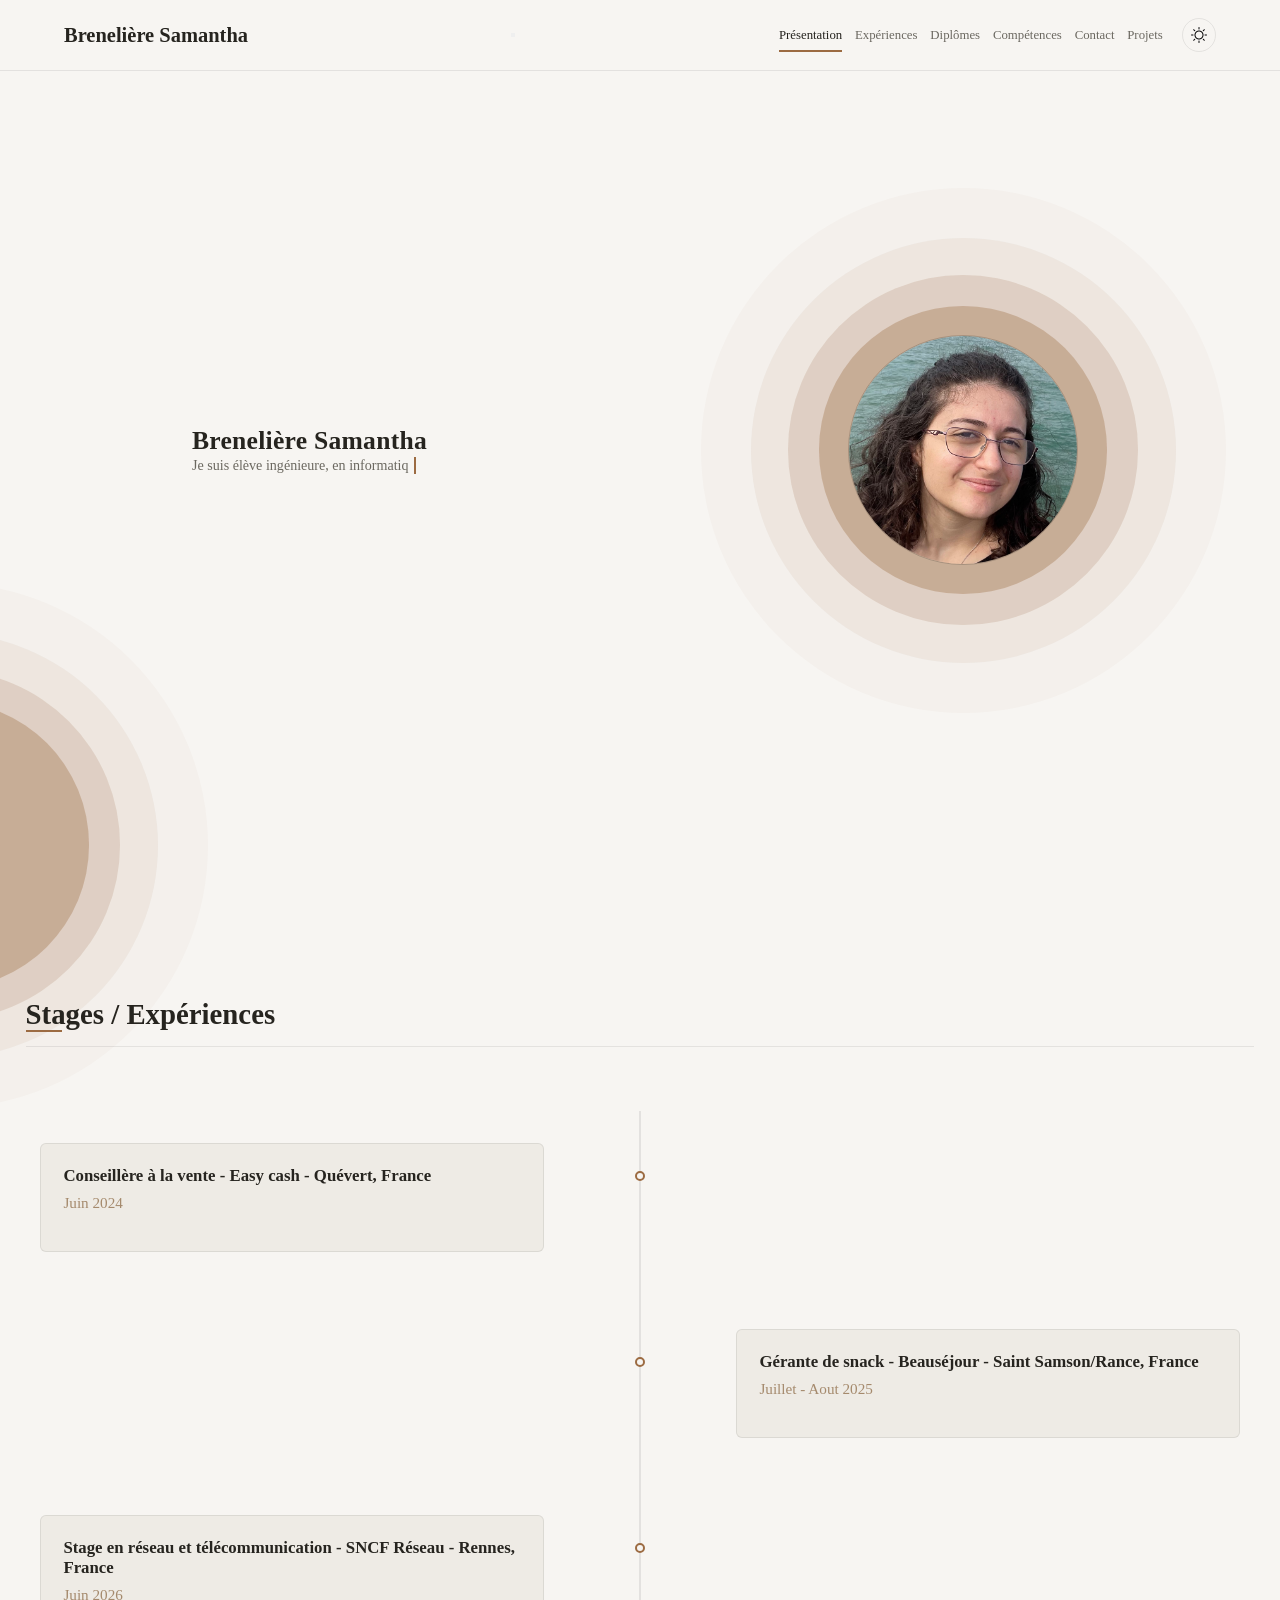
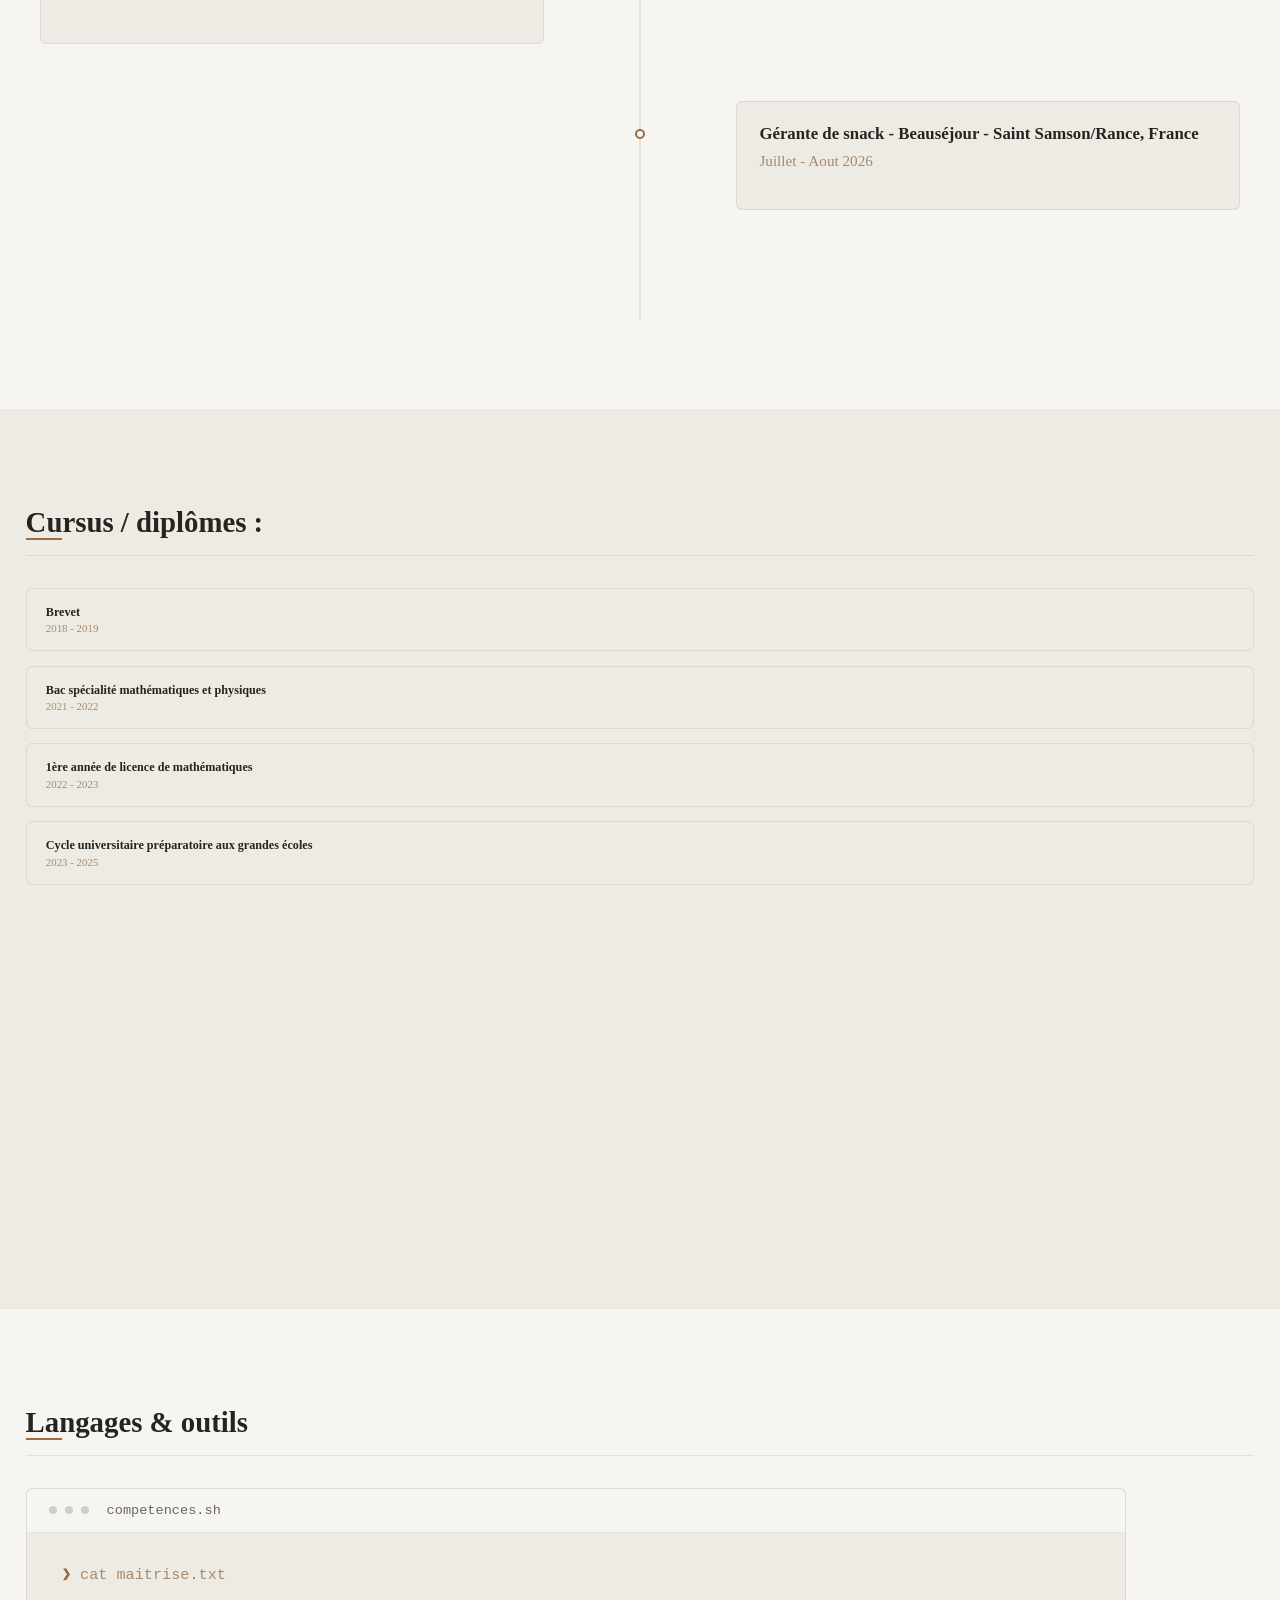
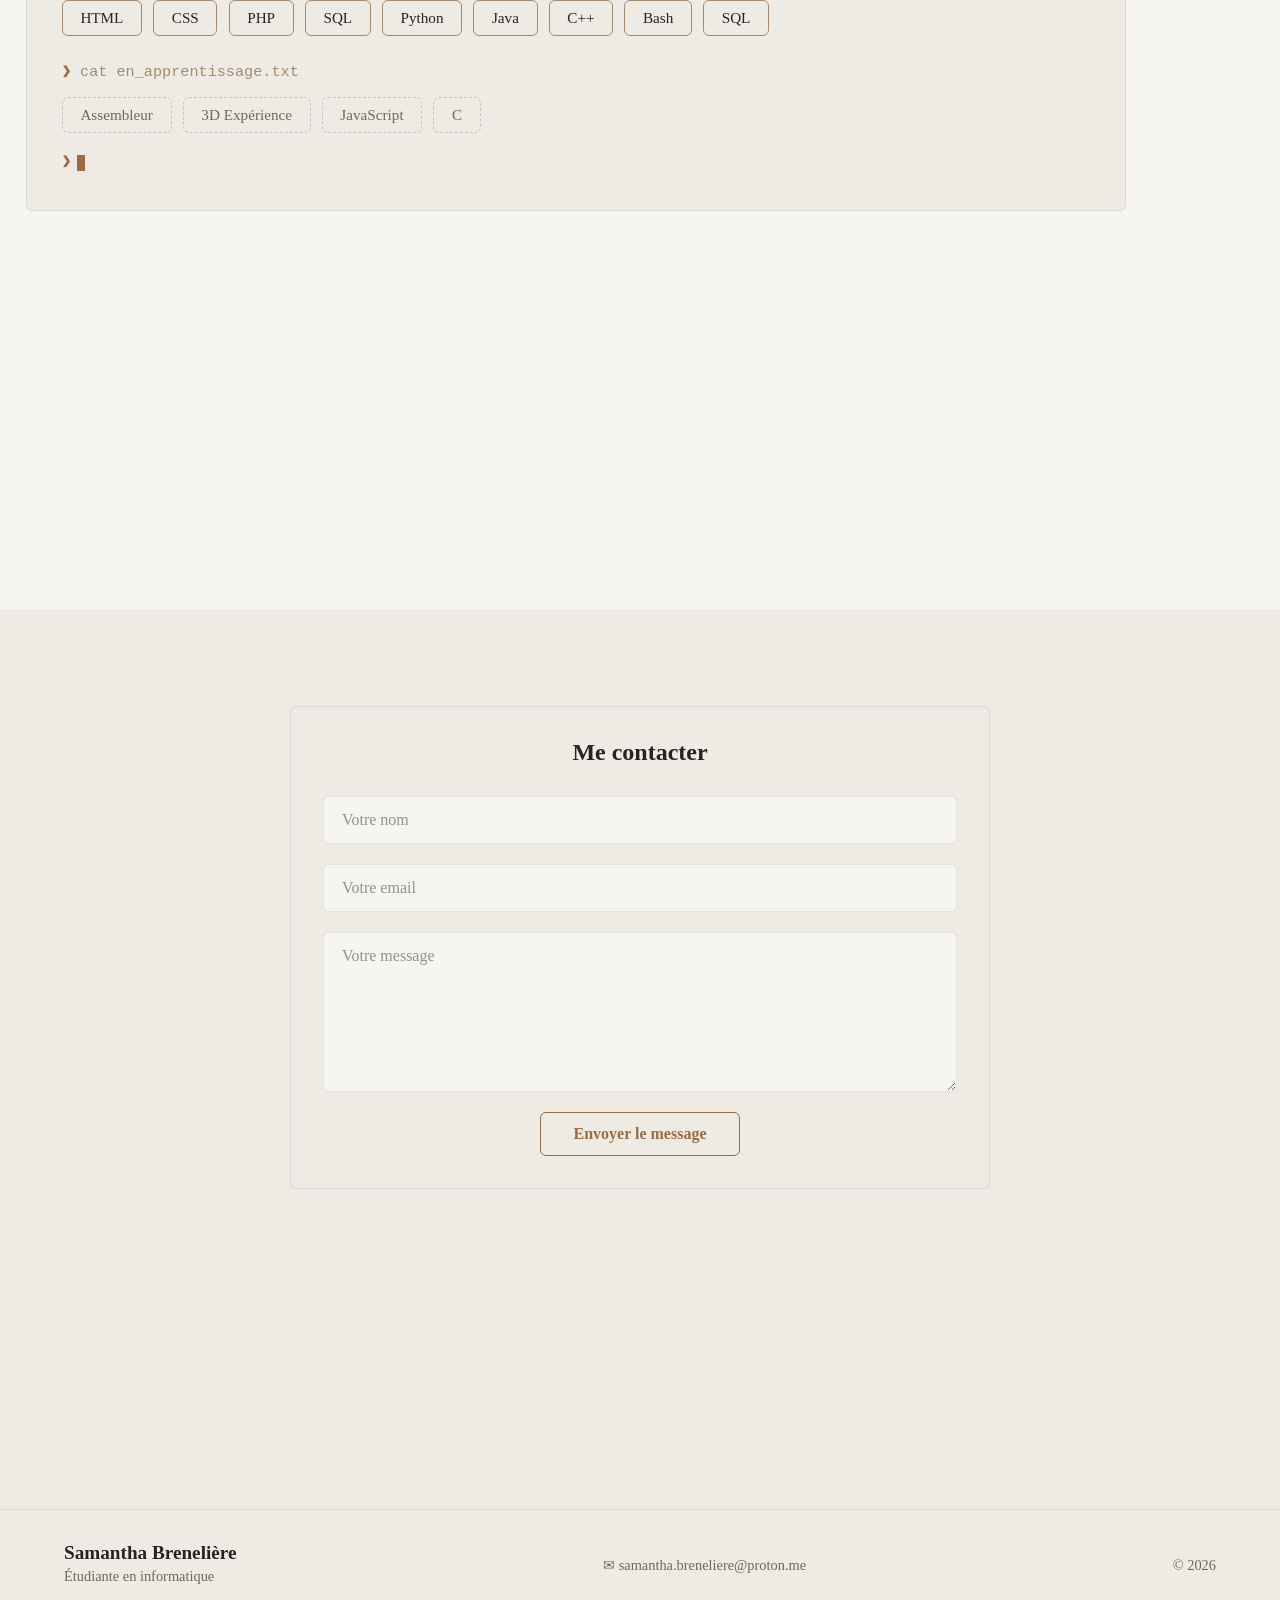
==== commit a2ccefcf: "corrections minimes" ====
--- a/index.html
+++ b/index.html
@@ -205,13 +205,16 @@
 								<span class="skill-chip skill-mastered">Python</span>
 								<span class="skill-chip skill-mastered">Java</span>
 								<span class="skill-chip skill-mastered">C++</span>
+								<span class="skill-chip skill-mastered">Bash</span>
+								<span class="skill-chip skill-mastered">SQL</span>
 							</div>
 
 							<p class="skills-cmd">cat en_apprentissage.txt</p>
 							<div class="skills-grid">
-								<span class="skill-chip skill-learning">Bash</span>
 								<span class="skill-chip skill-learning">Assembleur</span>
 								<span class="skill-chip skill-learning">3D Expérience</span>
+								<span class="skill-chip skill-learning">JavaScript</span>
+								<span class="skill-chip skill-learning">C</span>
 							</div>
 
 							<p class="skills-cmd skills-cmd-cursor"><span class="skills-cursor"></span></p>
@@ -250,7 +253,7 @@
 		</div>
 
 		<div class="footer-center">
-			<p>✉ samantha2004@orange.fr</p>
+			<p>✉ samantha.breneliere@proton.me</p>
 		</div>
 
 		<div class="footer-right">
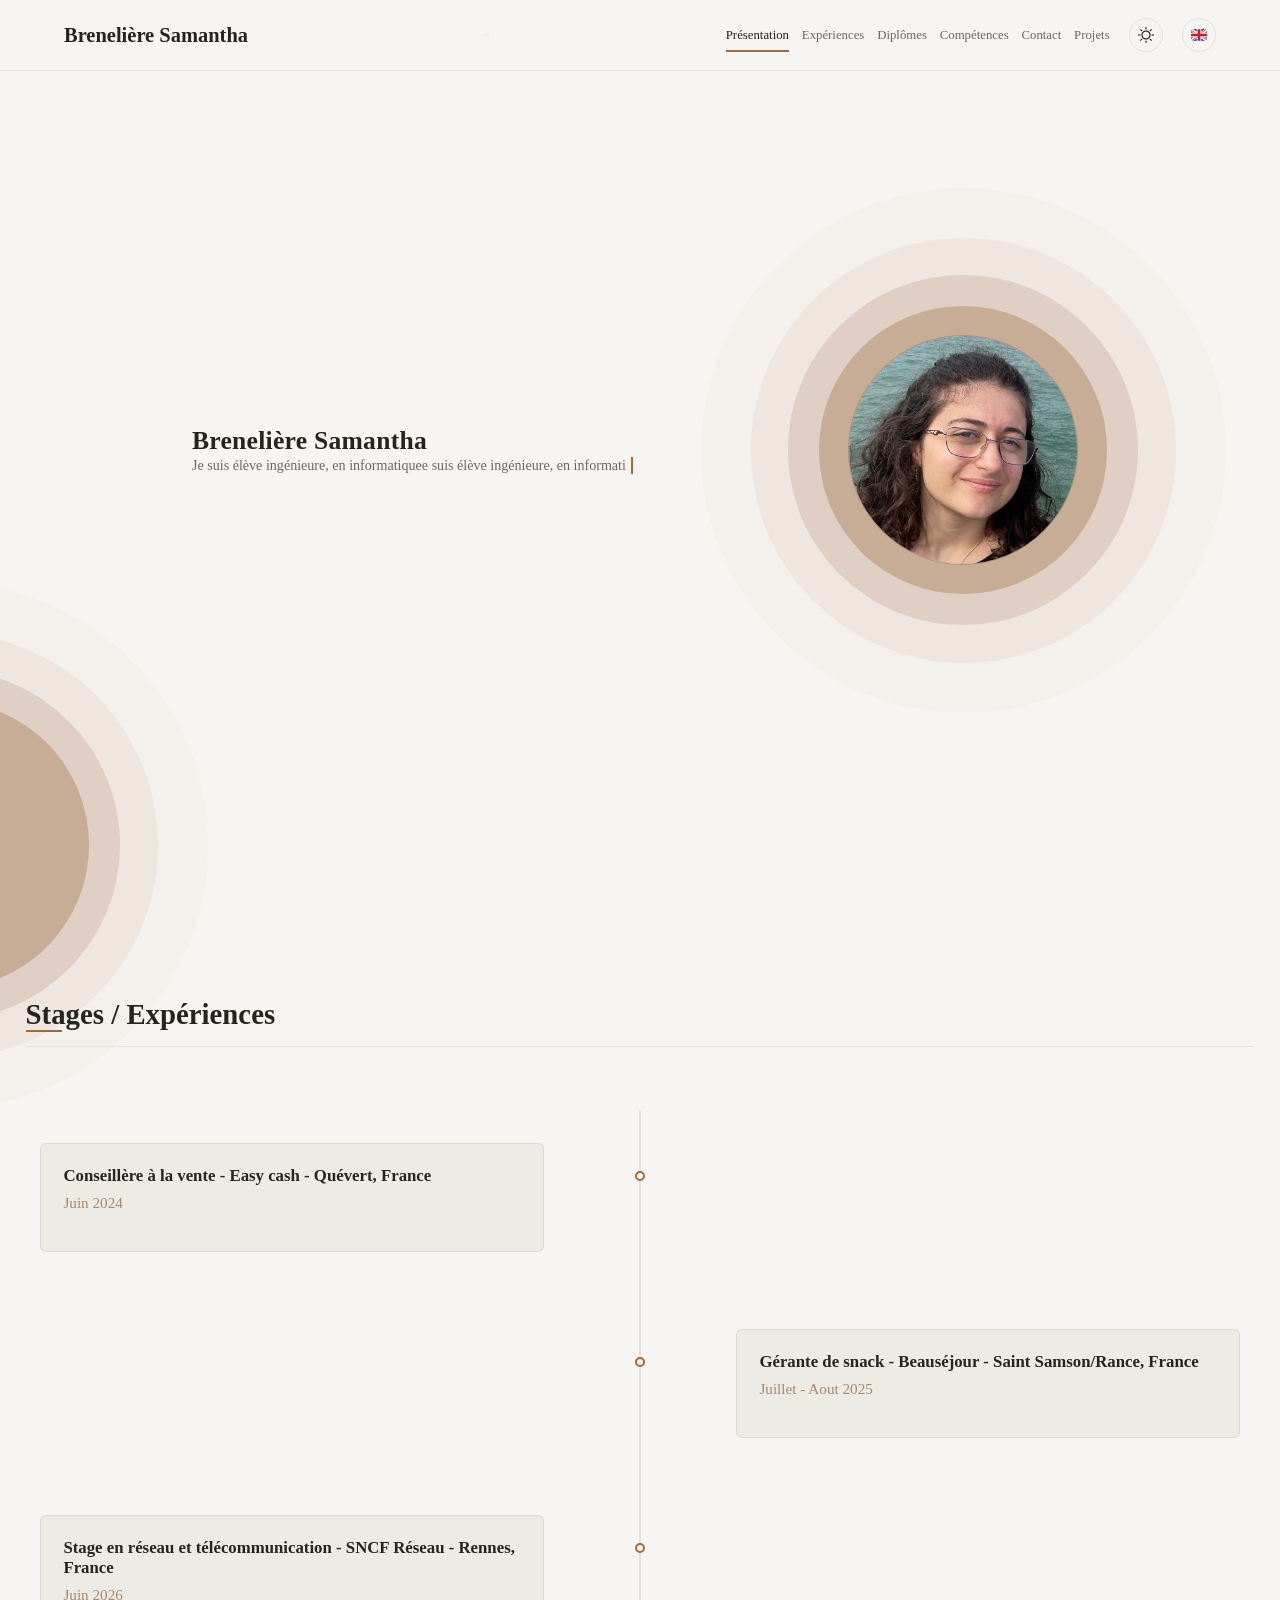
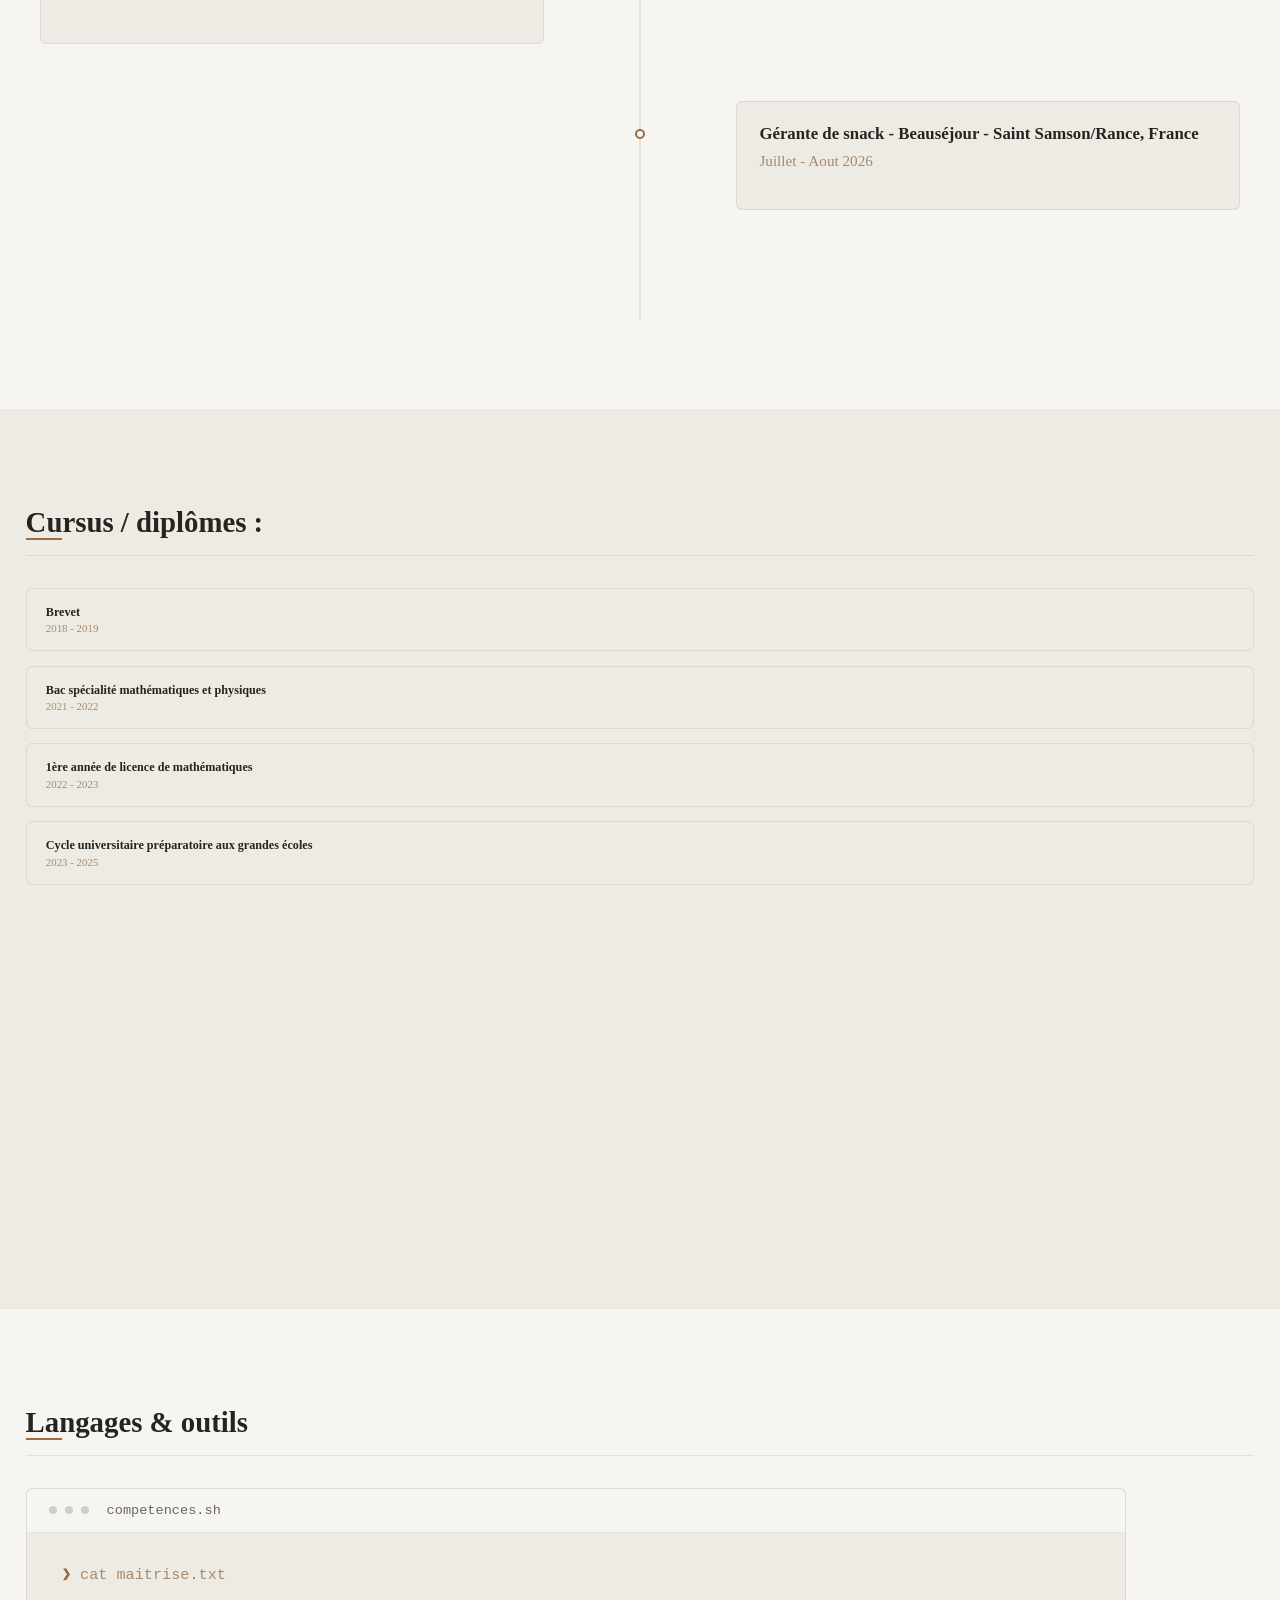
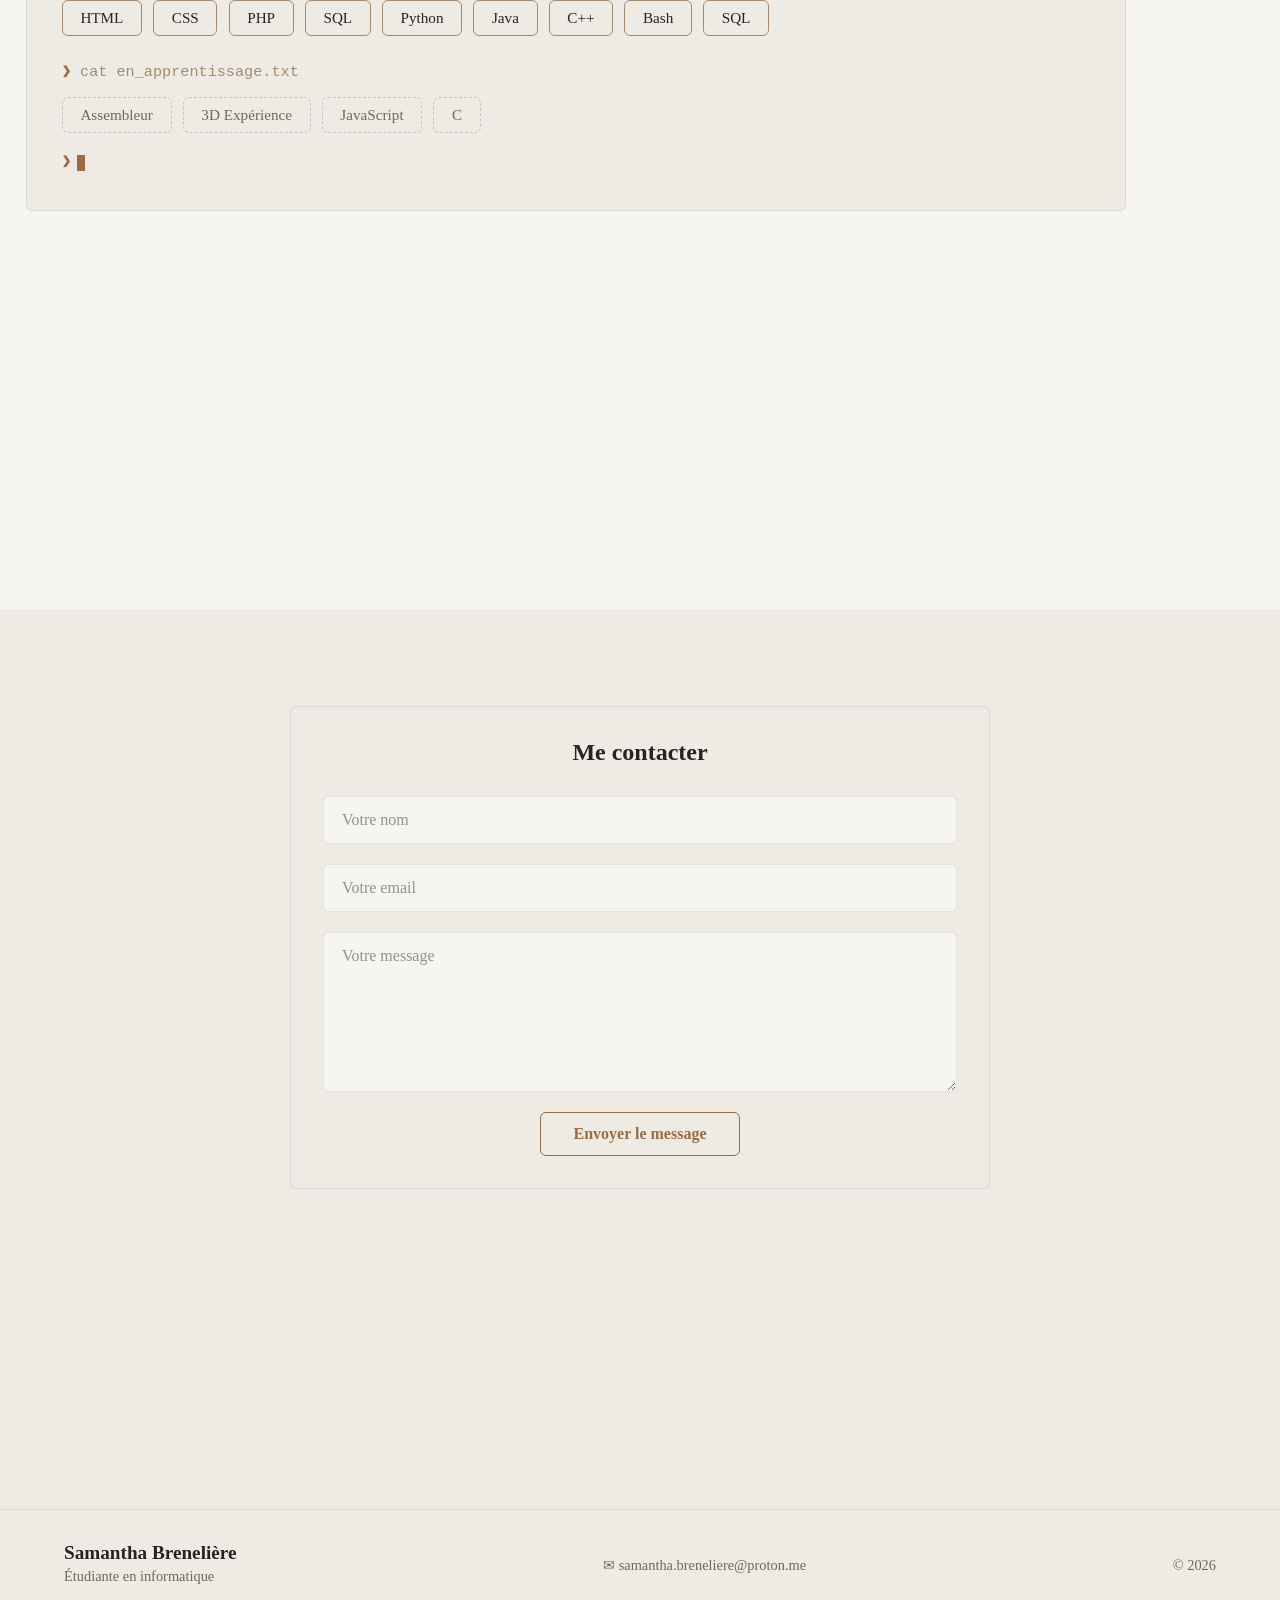
==== commit 60f89ac2: "mise en place du changement de langue" ====
--- a/index.html
+++ b/index.html
@@ -16,18 +16,24 @@
 			Brenelière Samantha
 		</h2>
 		<ul>
-			<li><a href="index.html#presentation" class="nav-link active" > Présentation </a></li>
-			<li><a href="index.html#experiences" class="nav-link">Expériences</a></li>
-			<li><a href="index.html#diplomes" class="nav-link">Diplômes</a></li>
-			<li><a href="index.html#competences" class="nav-link">Compétences</a></li>
-			<li><a href="index.html#contact" class="nav-link">Contact</a></li>
-			<li><a href="projets.html" class="nav-link">Projets </a></li>
+			<li><a href="index.html#presentation" class="nav-link active" data-i18n="nav-presentation"> Présentation </a></li>
+			<li><a href="index.html#experiences" class="nav-link" data-i18n="nav-experiences">Expériences</a></li>
+			<li><a href="index.html#diplomes" class="nav-link" data-i18n="nav-diplomes">Diplômes</a></li>
+			<li><a href="index.html#competences" class="nav-link" data-i18n="nav-competences">Compétences</a></li>
+			<li><a href="index.html#contact" class="nav-link" data-i18n="nav-contact">Contact</a></li>
+			<li><a href="projets.html" class="nav-link" data-i18n="nav-projets">Projets </a></li>
 			<!--si on met rien dans href renvoie à la page actuelle (réactualise)-->
 			<!--href="#" pour ne pas réactualiser -->
 			<li>
-				<button class="theme-toggle" id="theme-toggle" type="button" aria-label="Basculer le thème clair / sombre">
+				<button class="theme-toggle" id="theme-toggle" type="button" data-i18n-aria="theme-toggle-aria" aria-label="Basculer le thème clair / sombre">
 					<img class="icon-sun" src="image/Soleil.png" alt="Mode clair">
 					<img class="icon-moon" src="image/Moon.png" alt="Mode sombre">
+				</button>
+			</li>
+			<li>
+				<button class="theme-toggle" id="lang-toggle" type="button" data-i18n-aria="lang-toggle-aria" aria-label="Basculer la langue">
+					<img class="icon-fr" src="image/france.svg" alt="Français">
+					<img class="icon-en" src="image/anglais.svg" alt="Anglais">
 				</button>
 			</li>
 		</ul>
@@ -41,7 +47,7 @@
 					<div class="titre">
 						Brenelière Samantha
 					</div>
-					<div class="texte_pres" id="machine">
+					<div class="texte_pres" id="machine" data-i18n="hero-tagline">
 						Je suis élève ingénieure, en informatique
 					</div>
 				</div>
@@ -65,7 +71,7 @@
 		<section id="experiences">
 			<div class="container fond">
 				<div class="container_top">
-					<div class="texte-important2" style="z-index: 3;">
+					<div class="texte-important2" style="z-index: 3;" data-i18n="exp-title">
 						Stages / Expériences
 					</div>
 					<div class="chrono-timeline-wrapper">
@@ -73,12 +79,12 @@
 
 						<div class="chrono-timeline-event">
 							<div class="chrono-timeline-card chrono-timeline-card-top">
-								<h3>Conseillère à la vente - Easy cash - Quévert, France</h3>
-								<p class="date">Juin 2024</p>
-								<div class="chrono-timeline-details">
-									<p>Sens du contact et de l’écoute active ;</p>
-									<p>Collaboration / travail avec l’équipe ;</p>	
-									<p>Reformatage des ordinateurs avant la remise en vente.</p>
+								<h3 data-i18n="exp1-h3">Conseillère à la vente - Easy cash - Quévert, France</h3>
+								<p class="date" data-i18n="exp1-date">Juin 2024</p>
+								<div class="chrono-timeline-details">
+									<p data-i18n="exp1-d1">Sens du contact et de l’écoute active ;</p>
+									<p data-i18n="exp1-d2">Collaboration / travail avec l’équipe ;</p>	
+									<p data-i18n="exp1-d3">Reformatage des ordinateurs avant la remise en vente.</p>
 								</div>
 							</div>
 							<div class="chrono-timeline-dot"></div>
@@ -87,28 +93,28 @@
 						<div class="chrono-timeline-event">
 							<div class="chrono-timeline-dot"></div>
 							<div class="chrono-timeline-card chrono-timeline-card-bottom">
-								<h3>Gérante de snack - Beauséjour - Saint Samson/Rance, France</h3>
-								<p class="date">Juillet - Aout 2025</p>
-								<div class="chrono-timeline-details">
-									<p>Utilisation de logiciels de caisse, clôture de caisse, gestion des espèces ;</p>
-									<p>Polyvalence / Capacité à gérer plusieurs tâches en même temps ;</p>	
-									<p>Gérer les périodes de forte affluence avec efficacité et sang-froid ;</p>
-									<p>Réactivité, autonomie et sens du service.</p>
+								<h3 data-i18n="exp2-h3">Gérante de snack - Beauséjour - Saint Samson/Rance, France</h3>
+								<p class="date" data-i18n="exp2-date">Juillet - Aout 2025</p>
+								<div class="chrono-timeline-details">
+									<p data-i18n="snack-d1">Utilisation de logiciels de caisse, clôture de caisse, gestion des espèces ;</p>
+									<p data-i18n="snack-d2">Polyvalence / Capacité à gérer plusieurs tâches en même temps ;</p>	
+									<p data-i18n="snack-d3">Gérer les périodes de forte affluence avec efficacité et sang-froid ;</p>
+									<p data-i18n="snack-d4">Réactivité, autonomie et sens du service.</p>
 								</div>
 							</div>
 						</div>
 
 						<div class="chrono-timeline-event">
 							<div class="chrono-timeline-card chrono-timeline-card-top">
-								<h3>Stage en réseau et télécommunication - SNCF Réseau - Rennes, France</h3>
-								<p class="date">Juin 2026</p>
-								<div class="chrono-timeline-details">
-									<p>Surveiller et maintenir les systèmes d’exploitation des serveurs du périmètre régional ;</p>
-									<p>Surveiller et maintenir des systèmes d’exploitation et intervenir sur des incidents utilisateurs ;</p>	
-									<p>Surveiller et maintenir les équipements réseau ;</p>
-									<p>Configurer des commutateurs en appliquant les directives et les règles de sécurité ;</p>
-									<p>Concevoir une infrastructure réseau (étude de régénération de matériel LAN) ;</p>
-									<p>Analyser le trafic réseau (Wireshark) pour détecter des anomalies sur les LAN régionaux.</p>
+								<h3 data-i18n="exp3-h3">Stage en réseau et télécommunication - SNCF Réseau - Rennes, France</h3>
+								<p class="date" data-i18n="exp3-date">Juin 2026</p>
+								<div class="chrono-timeline-details">
+									<p data-i18n="exp3-d1">Surveiller et maintenir les systèmes d’exploitation des serveurs du périmètre régional ;</p>
+									<p data-i18n="exp3-d2">Surveiller et maintenir des systèmes d’exploitation et intervenir sur des incidents utilisateurs ;</p>	
+									<p data-i18n="exp3-d3">Surveiller et maintenir les équipements réseau ;</p>
+									<p data-i18n="exp3-d4">Configurer des commutateurs en appliquant les directives et les règles de sécurité ;</p>
+									<p data-i18n="exp3-d5">Concevoir une infrastructure réseau (étude de régénération de matériel LAN) ;</p>
+									<p data-i18n="exp3-d6">Analyser le trafic réseau (Wireshark) pour détecter des anomalies sur les LAN régionaux.</p>
 								</div>
 							</div>
 							<div class="chrono-timeline-dot"></div>
@@ -117,13 +123,13 @@
 						<div class="chrono-timeline-event">
 							<div class="chrono-timeline-dot"></div>
 							<div class="chrono-timeline-card chrono-timeline-card-bottom">
-								<h3>Gérante de snack - Beauséjour - Saint Samson/Rance, France</h3>
-								<p class="date">Juillet - Aout 2026</p>
-								<div class="chrono-timeline-details">
-									<p>Utilisation de logiciels de caisse, clôture de caisse, gestion des espèces ;</p>
-									<p>Polyvalence / Capacité à gérer plusieurs tâches en même temps ;</p>	
-									<p>Gérer les périodes de forte affluence avec efficacité et sang-froid ;</p>
-									<p>Réactivité, autonomie et sens du service.</p>
+								<h3 data-i18n="exp2-h3">Gérante de snack - Beauséjour - Saint Samson/Rance, France</h3>
+								<p class="date" data-i18n="exp4-date">Juillet - Aout 2026</p>
+								<div class="chrono-timeline-details">
+									<p data-i18n="snack-d1">Utilisation de logiciels de caisse, clôture de caisse, gestion des espèces ;</p>
+									<p data-i18n="snack-d2">Polyvalence / Capacité à gérer plusieurs tâches en même temps ;</p>	
+									<p data-i18n="snack-d3">Gérer les périodes de forte affluence avec efficacité et sang-froid ;</p>
+									<p data-i18n="snack-d4">Réactivité, autonomie et sens du service.</p>
 								</div>
 							</div>
 						</div>
@@ -135,45 +141,45 @@
 		<section id="diplomes">
 			<div class="container fond2">
 				<div class="container_top">
-					<div class="texte-important2">
+					<div class="texte-important2" data-i18n="dip-title">
 						Cursus / diplômes :
 					</div>
 					<ul class="diploma-list">
 						<li class="diploma-card">
-							<h3>Brevet</h3>
+							<h3 data-i18n="dip1-h3">Brevet</h3>
 							<p class="date">2018 - 2019</p>
 
 							<div class="diploma-details">
-								<p>Mention : Très bien</p>
-								<p>Lieu : Collège Val de Rance à Plouer sur Rance</p>
-							</div>
-						</li>
-
-						<li class="diploma-card">
-							<h3>Bac spécialité mathématiques et physiques</h3>
+								<p data-i18n="dip1-d1">Mention : Très bien</p>
+								<p data-i18n="dip1-d2">Lieu : Collège Val de Rance à Plouer sur Rance</p>
+							</div>
+						</li>
+
+						<li class="diploma-card">
+							<h3 data-i18n="dip2-h3">Bac spécialité mathématiques et physiques</h3>
 							<p class="date">2021 - 2022</p>
 
 							<div class="diploma-details">
-								<p>Mention : Assez bien</p>
-								<p>Lieu : Lycée la Fontaine des eaux à Dinan</p>
-							</div>
-						</li>
-
-						<li class="diploma-card">
-							<h3>1ère année de licence de mathématiques</h3>
+								<p data-i18n="dip2-d1">Mention : Assez bien</p>
+								<p data-i18n="dip2-d2">Lieu : Lycée la Fontaine des eaux à Dinan</p>
+							</div>
+						</li>
+
+						<li class="diploma-card">
+							<h3 data-i18n="dip3-h3">1ère année de licence de mathématiques</h3>
 							<p class="date">2022 - 2023</p>
 
 							<div class="diploma-details">
-								<p>Lieu : Université de Rennes 1</p>
-							</div>
-						</li>
-
-						<li class="diploma-card">
-							<h3>Cycle universitaire préparatoire aux grandes écoles</h3>
+								<p data-i18n="dip3-d1">Lieu : Université de Rennes 1</p>
+							</div>
+						</li>
+
+						<li class="diploma-card">
+							<h3 data-i18n="dip4-h3">Cycle universitaire préparatoire aux grandes écoles</h3>
 							<p class="date">2023 - 2025</p>
 
 							<div class="diploma-details">
-								<p>Lieu : ESIR à l'université de Rennes</p>
+								<p data-i18n="dip4-d1">Lieu : ESIR à l'université de Rennes</p>
 							</div>
 						</li>
 					</ul>
@@ -184,7 +190,7 @@
 		<section id="competences">
 			<div class="container fond3">
 				<div class="container_top">
-					<div class="texte-important2">
+					<div class="texte-important2" data-i18n="skills-title">
 						Langages & outils
 					</div>
 
@@ -196,7 +202,7 @@
 							<span class="skills-terminal-title">competences.sh</span>
 						</div>
 						<div class="skills-terminal-body">
-							<p class="skills-cmd">cat maitrise.txt</p>
+							<p class="skills-cmd" data-i18n="skills-cmd1">cat maitrise.txt</p>
 							<div class="skills-grid">
 								<span class="skill-chip skill-mastered">HTML</span>
 								<span class="skill-chip skill-mastered">CSS</span>
@@ -209,10 +215,10 @@
 								<span class="skill-chip skill-mastered">SQL</span>
 							</div>
 
-							<p class="skills-cmd">cat en_apprentissage.txt</p>
+							<p class="skills-cmd" data-i18n="skills-cmd2">cat en_apprentissage.txt</p>
 							<div class="skills-grid">
-								<span class="skill-chip skill-learning">Assembleur</span>
-								<span class="skill-chip skill-learning">3D Expérience</span>
+								<span class="skill-chip skill-learning" data-i18n="skill-asm">Assembleur</span>
+								<span class="skill-chip skill-learning" data-i18n="skill-3d">3D Expérience</span>
 								<span class="skill-chip skill-learning">JavaScript</span>
 								<span class="skill-chip skill-learning">C</span>
 							</div>
@@ -228,15 +234,15 @@
 			<div class="container fond4">
 				<div class="container_top">
 					<form class="contact-form">
-						<h2>Me contacter</h2>
-
-						<input type="text" placeholder="Votre nom" required>
-
-						<input type="email" placeholder="Votre email" required>
-
-						<textarea placeholder="Votre message" required></textarea>
-
-						<button type="submit">
+						<h2 data-i18n="contact-title">Me contacter</h2>
+
+						<input type="text" placeholder="Votre nom" data-i18n-placeholder="contact-name" required>
+
+						<input type="email" placeholder="Votre email" data-i18n-placeholder="contact-email" required>
+
+						<textarea placeholder="Votre message" data-i18n-placeholder="contact-message" required></textarea>
+
+						<button type="submit" data-i18n="contact-submit">
 							Envoyer le message
 						</button>
 					</form>
@@ -249,7 +255,7 @@
     <footer>
 		<div class="footer-left">
 			<h3>Samantha Brenelière</h3>
-			<p>Étudiante en informatique</p>
+			<p data-i18n="footer-role">Étudiante en informatique</p>
 		</div>
 
 		<div class="footer-center">
--- a/styles/style.css
+++ b/styles/style.css
@@ -126,6 +126,14 @@
 html[data-theme="light"] .theme-toggle .icon-sun { display: block; }
 html[data-theme="light"] .theme-toggle .icon-moon { display: none; }
 
+/* Bouton de langue : même principe que le bouton de thème.
+   Par défaut (lang="fr") on montre le drapeau anglais (= "cliquer pour passer en anglais"),
+   et une fois en anglais (lang="en") on montre le drapeau français. */
+.theme-toggle .icon-fr { display: none; }
+.theme-toggle .icon-en { display: block; }
+html[data-lang="en"] .theme-toggle .icon-fr { display: block; }
+html[data-lang="en"] .theme-toggle .icon-en { display: none; }
+
 /*****************************/
 /* Présentation (hero)       */
 /*****************************/
@@ -431,6 +439,19 @@
 
 .contact-form button:hover { background: var(--accent); color: var(--bg); }
 .contact-form button:active { opacity: 0.85; }
+
+.contact-form button2 {
+  align-self: center;
+  padding: 8px 20px;
+  border: 1px solid var(--accent); border-radius: var(--radius);
+  background: transparent;
+  color: var(--accent); font-family: fontText; font-weight: 600; font-size: 1rem;
+  cursor: pointer;
+  transition: background 0.2s ease, color 0.2s ease;
+}
+
+.contact-form button2:hover { background: var(--accent); color: var(--bg); }
+.contact-form button2:active { opacity: 0.85; }
 
 /*****************************/
 /* Footer                    */
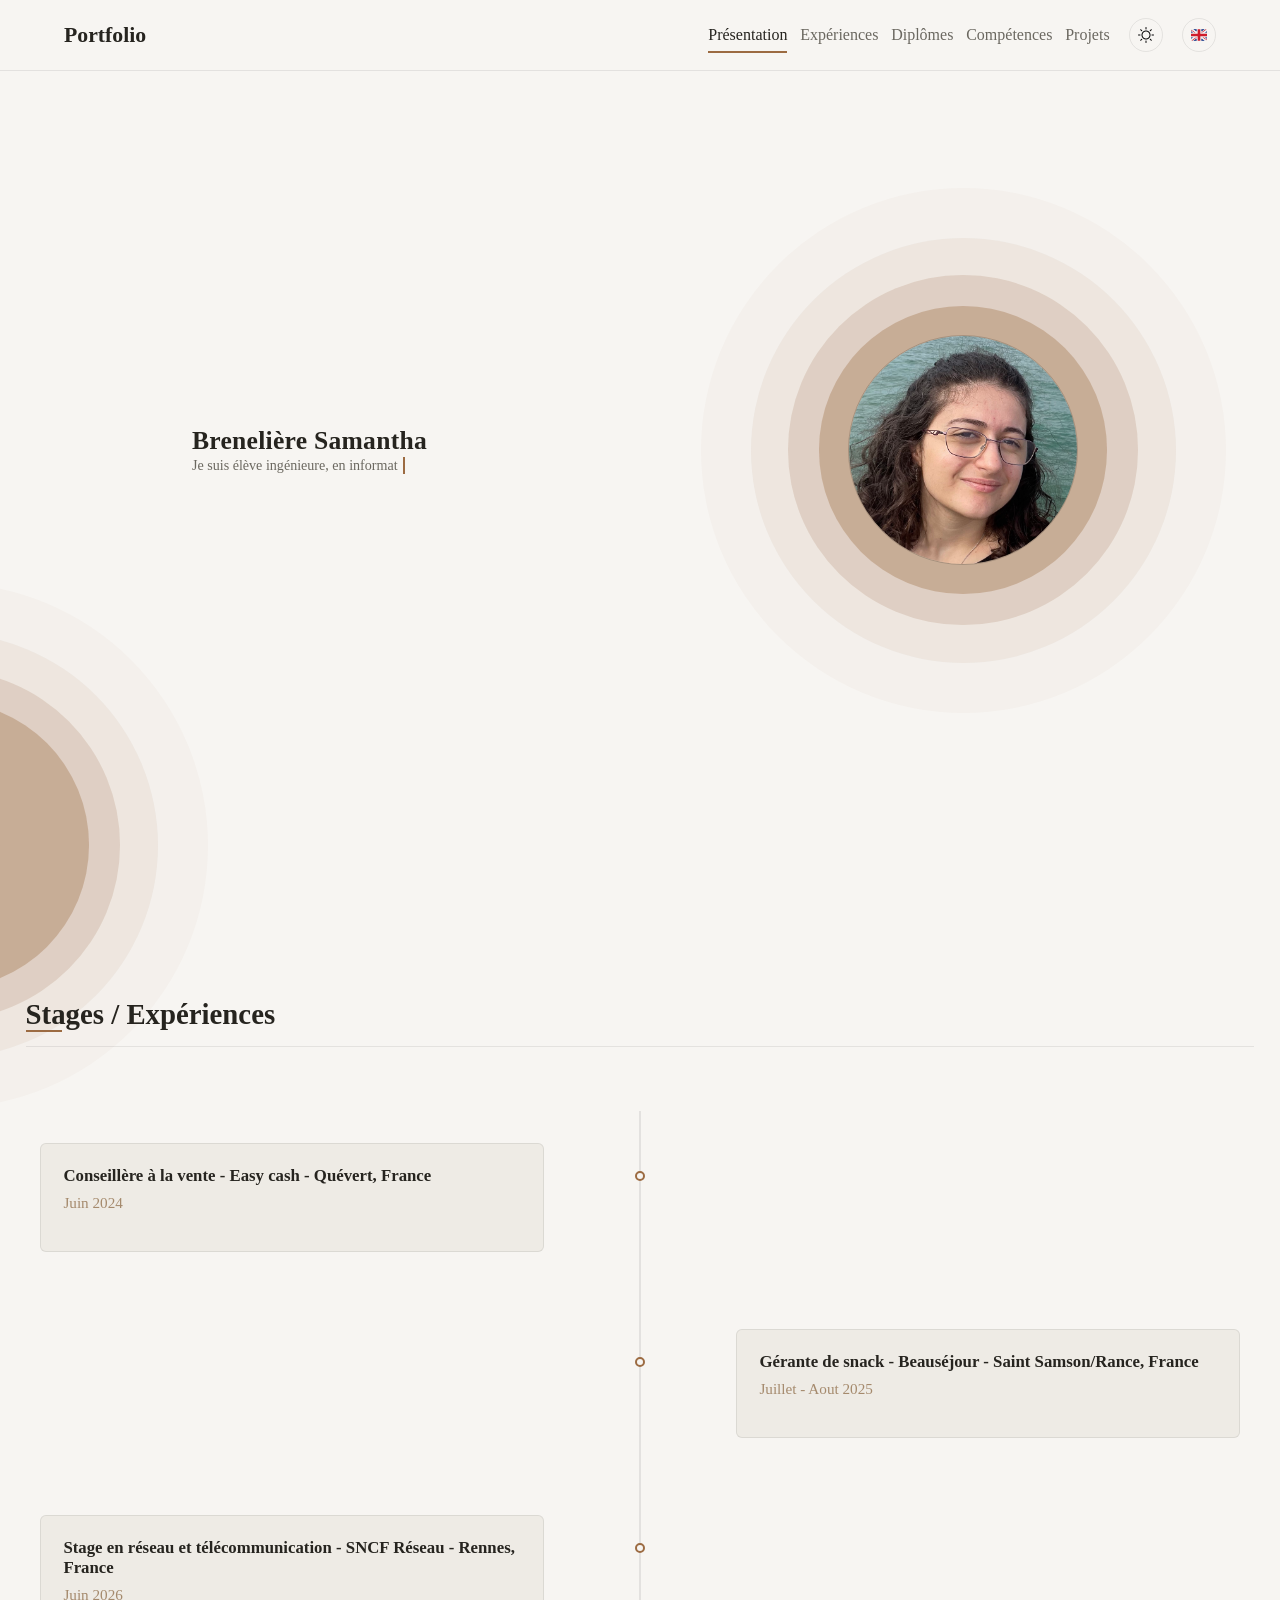
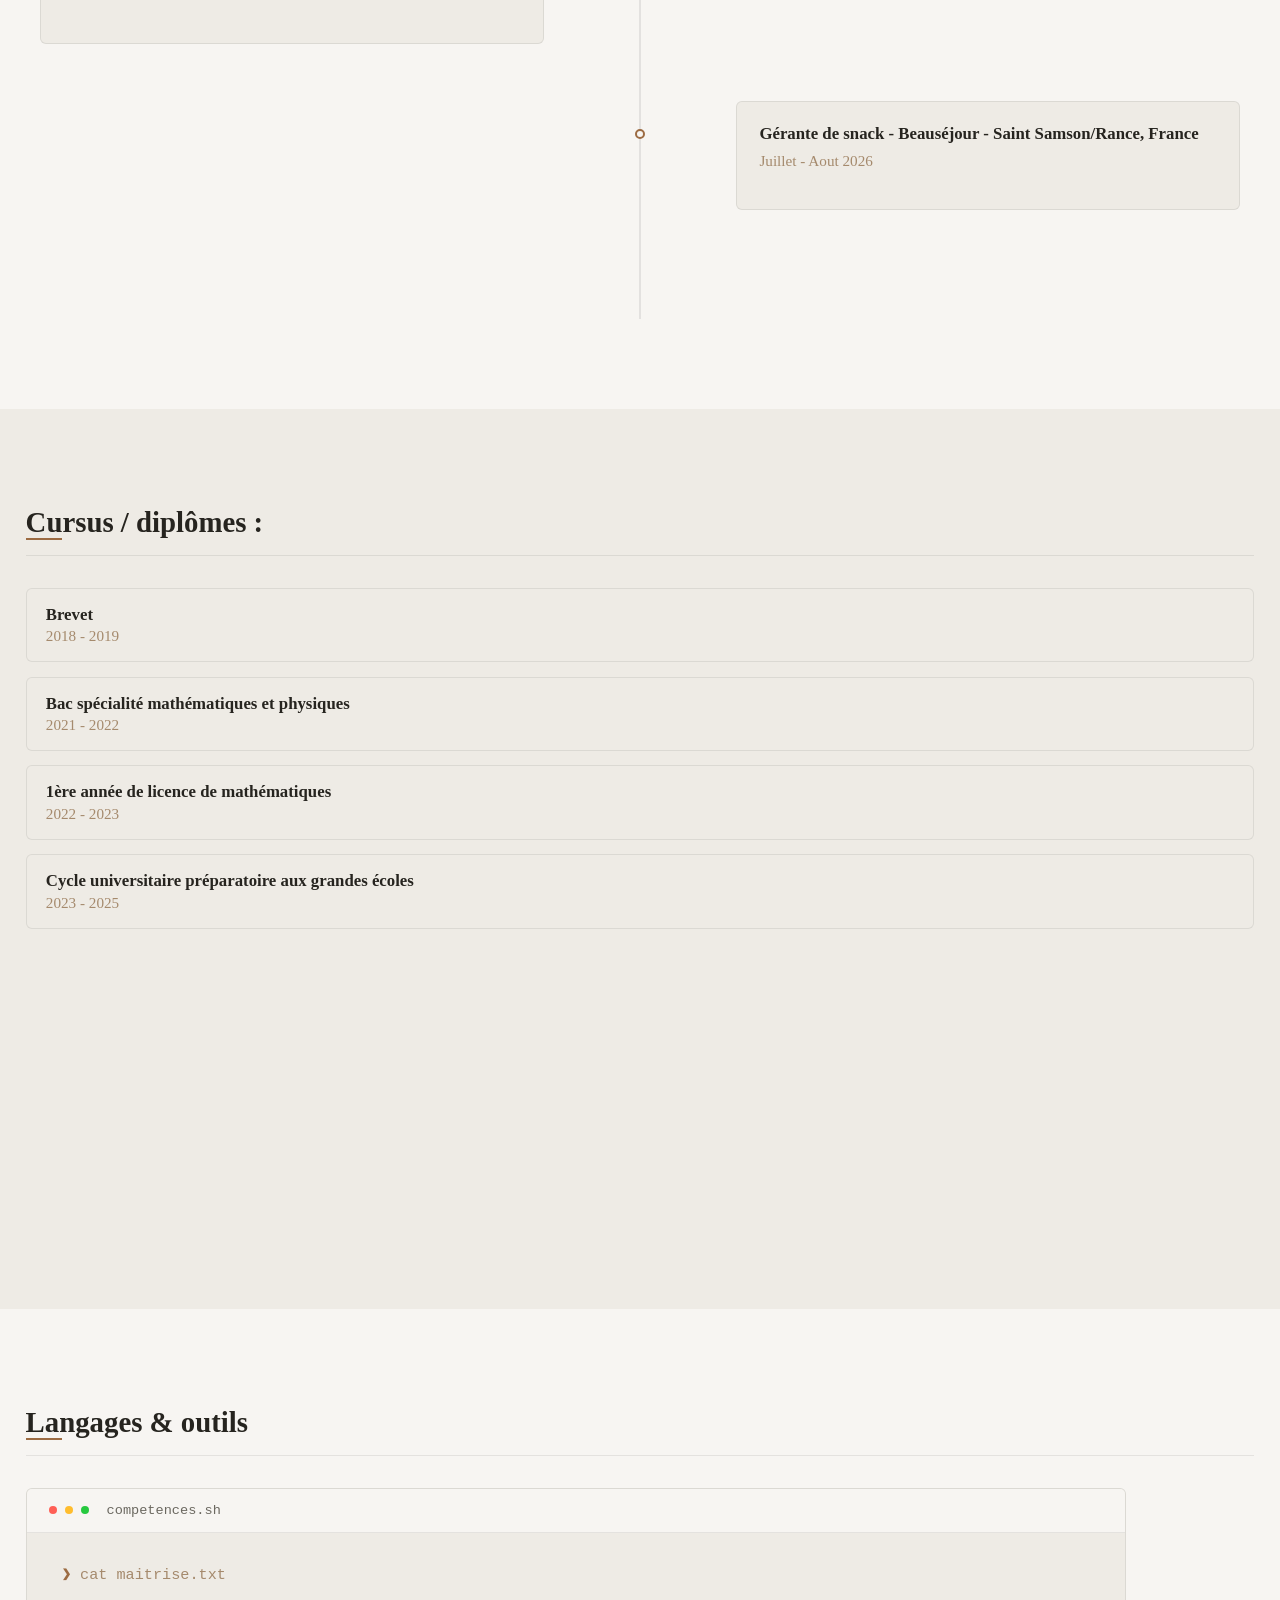
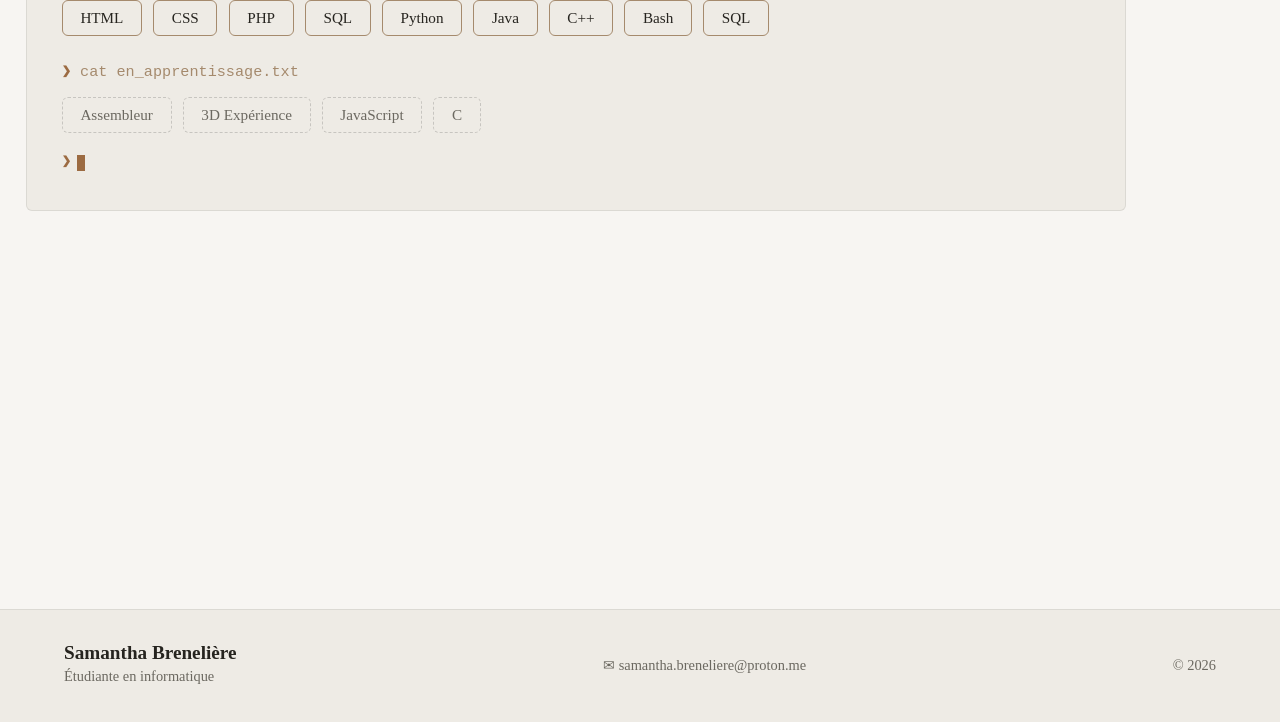
==== commit f41c6176: "Final" ====
--- a/index.html
+++ b/index.html
@@ -13,30 +13,29 @@
     
 	<nav class="style_nav">
 		<h2 class="titre_nav">
-			Brenelière Samantha
+			Portfolio
 		</h2>
-		<ul>
-			<li><a href="index.html#presentation" class="nav-link active" data-i18n="nav-presentation"> Présentation </a></li>
-			<li><a href="index.html#experiences" class="nav-link" data-i18n="nav-experiences">Expériences</a></li>
-			<li><a href="index.html#diplomes" class="nav-link" data-i18n="nav-diplomes">Diplômes</a></li>
-			<li><a href="index.html#competences" class="nav-link" data-i18n="nav-competences">Compétences</a></li>
-			<li><a href="index.html#contact" class="nav-link" data-i18n="nav-contact">Contact</a></li>
-			<li><a href="projets.html" class="nav-link" data-i18n="nav-projets">Projets </a></li>
-			<!--si on met rien dans href renvoie à la page actuelle (réactualise)-->
-			<!--href="#" pour ne pas réactualiser -->
-			<li>
+		<div class="nav-right">
+			<ul>
+				<li><a href="index.html#presentation" class="nav-link active" data-i18n="nav-presentation"> Présentation </a></li>
+				<li><a href="index.html#experiences" class="nav-link" data-i18n="nav-experiences">Expériences</a></li>
+				<li><a href="index.html#diplomes" class="nav-link" data-i18n="nav-diplomes">Diplômes</a></li>
+				<li><a href="index.html#competences" class="nav-link" data-i18n="nav-competences">Compétences</a></li>
+				<li><a href="projets.html" class="nav-link" data-i18n="nav-projets">Projets </a></li>
+				<!--si on met rien dans href renvoie à la page actuelle (réactualise)-->
+				<!--href="#" pour ne pas réactualiser -->
+			</ul>
+			<div class="nav-actions">
 				<button class="theme-toggle" id="theme-toggle" type="button" data-i18n-aria="theme-toggle-aria" aria-label="Basculer le thème clair / sombre">
-					<img class="icon-sun" src="image/Soleil.png" alt="Mode clair">
-					<img class="icon-moon" src="image/Moon.png" alt="Mode sombre">
-				</button>
-			</li>
-			<li>
+						<img class="icon-sun" src="image/Soleil.png" alt="Mode clair">
+						<img class="icon-moon" src="image/Moon.png" alt="Mode sombre">
+					</button>
 				<button class="theme-toggle" id="lang-toggle" type="button" data-i18n-aria="lang-toggle-aria" aria-label="Basculer la langue">
-					<img class="icon-fr" src="image/france.svg" alt="Français">
-					<img class="icon-en" src="image/anglais.svg" alt="Anglais">
-				</button>
-			</li>
-		</ul>
+						<img class="icon-fr" src="image/france.svg" alt="Français">
+						<img class="icon-en" src="image/anglais.svg" alt="Anglais">
+					</button>
+			</div>
+		</div>
 	</nav>
 
 	<main>
@@ -47,7 +46,7 @@
 					<div class="titre">
 						Brenelière Samantha
 					</div>
-					<div class="texte_pres" id="machine" data-i18n="hero-tagline">
+					<div class="texte_pres" id="machine" data-i18n-tw="hero-tagline">
 						Je suis élève ingénieure, en informatique
 					</div>
 				</div>
@@ -229,26 +228,6 @@
 				</div>
 			</div>
 		</section>
-
-		<section id="contact">
-			<div class="container fond4">
-				<div class="container_top">
-					<form class="contact-form">
-						<h2 data-i18n="contact-title">Me contacter</h2>
-
-						<input type="text" placeholder="Votre nom" data-i18n-placeholder="contact-name" required>
-
-						<input type="email" placeholder="Votre email" data-i18n-placeholder="contact-email" required>
-
-						<textarea placeholder="Votre message" data-i18n-placeholder="contact-message" required></textarea>
-
-						<button type="submit" data-i18n="contact-submit">
-							Envoyer le message
-						</button>
-					</form>
-				</div>
-			</div>
-		</section>
 		
     </main>
 
--- a/styles/style.css
+++ b/styles/style.css
@@ -1,3 +1,27 @@
+/* =================================================================
+   SOMMAIRE
+   1. Polices & variables
+   2. Reset / base
+   3. Typographie générique
+   4. Barre de navigation (desktop)
+   5. Bouton thème / langue
+   6. Présentation (hero)
+   7. Fonds de section
+   8. Cartes (diplômes / projets / timeline / terminal / form) — styles communs
+   9. Diplômes
+   10. Compétences (terminal)
+   11. Frise chronologique (expériences)
+   12. Structure deux colonnes (page projets & fiches projet)
+   13. Sommaire / filtres
+   14. Fiche projet : galerie + lien git
+   15. Footer
+   16. Version mobile (< 768px)
+   ================================================================= */
+
+/* =============================================================
+   1. Polices & variables
+   ============================================================= */
+
 @font-face { font-family: fontText; src: url(police/Copeland.otf); }
 @font-face { font-family: fontDate; src: url(police/arcadian.otf); }
 
@@ -16,6 +40,10 @@
   color-scheme: light;
 }
 
+/* =============================================================
+   2. Reset / base
+   ============================================================= */
+
 html { scroll-behavior: smooth; overflow-x: hidden; }
 * { margin: 0; padding: 0; box-sizing: border-box; }
 
@@ -26,9 +54,9 @@
   transition: background-color 0.3s ease, color 0.3s ease;
 }
 
-/*****************************/
-/* Typographie générique     */
-/*****************************/
+/* =============================================================
+   3. Typographie générique
+   ============================================================= */
 
 .titre { font-size: 2vw; font-weight: 600; color: var(--text); letter-spacing: 0.01em; }
 .texte { font-size: 0.85vw; color: var(--text-soft); line-height: 1.6; }
@@ -65,9 +93,9 @@
   background: var(--accent);
 }
 
-/*****************************/
-/* Barre nav                 */
-/*****************************/
+/* =============================================================
+   4. Barre de navigation (desktop)
+   ============================================================= */
 
 nav {
   position: fixed;
@@ -83,11 +111,13 @@
 html[data-theme="light"] nav { background: rgba(247,245,242,0.92); }
 
 .style_nav { display: flex; gap: 1.5vw; align-items: center; justify-content: space-between; }
-.style_nav ul { margin-right: 5vw; }
-.style_nav h2 { margin-left: 5vw; font-size: 1.6vw; }
+.style_nav h2 { margin-left: 5vw; font-size: clamp(1.2rem, 1.7vw, 1.7rem); }
 .titre_nav { color: var(--text); font-weight: 600; }
 
-nav ul { display: flex; justify-content: center; align-items: center; gap: 1vw; list-style: none; font-size: 1vw; }
+.nav-right { display: flex; align-items: center; gap: 1vw; margin-right: 5vw; }
+.nav-actions { display: flex; align-items: center; gap: 1vw; }
+
+nav ul { display: flex; justify-content: center; align-items: center; gap: 1vw; list-style: none; font-size: clamp(1rem, 1.15vw, 1.3rem); }
 nav ul li a { text-decoration: none; color: var(--text-soft); transition: color 0.2s ease, border-color 0.2s ease; }
 
 nav ul li a:hover,
@@ -98,9 +128,13 @@
   padding: 0.5rem 0px;
 }
 
-/*****************************/
-/* Bouton thème (lune/soleil) */
-/*****************************/
+/* Le bouton menu mobile (hamburger) est créé en JS ; il reste masqué
+   tant qu'on n'est pas sur la mise en page mobile (voir §17). */
+.mobile-nav-toggle { display: none; }
+
+/* =============================================================
+   5. Bouton thème / langue
+   ============================================================= */
 
 .theme-toggle {
   display: flex;
@@ -134,9 +168,9 @@
 html[data-lang="en"] .theme-toggle .icon-fr { display: block; }
 html[data-lang="en"] .theme-toggle .icon-en { display: none; }
 
-/*****************************/
-/* Présentation (hero)       */
-/*****************************/
+/* =============================================================
+   6. Présentation (hero)
+   ============================================================= */
 
 .split { display: flex; justify-content: space-between; align-items: center; }
 
@@ -182,9 +216,9 @@
 
 .im_pres img:hover { transform: scale(1.03); border-color: var(--accent); }
 
-/*****************************/
-/* Fonds de section          */
-/*****************************/
+/* =============================================================
+   7. Fonds de section
+   ============================================================= */
 
 .fond, .fond2, .fond3, .fond4, .fond5 {
   background: var(--bg);
@@ -194,9 +228,10 @@
 
 .fond2, .fond4 { background: var(--bg-alt); }
 
-/*****************************/
-/* Cartes (diplômes / projets / timeline / terminal / form) */
-/*****************************/
+/* =============================================================
+   8. Cartes (diplômes / projets / timeline / terminal / form)
+      — styles communs
+   ============================================================= */
 
 .diploma-card, .project-box, .chrono-timeline-card, .skills-terminal, .contact-form {
   border: 1px solid var(--border);
@@ -213,14 +248,14 @@
   border-color: var(--accent-soft);
 }
 
-/*****************************/
-/* Diplômes                  */
-/*****************************/
+/* =============================================================
+   9. Diplômes
+   ============================================================= */
 
 .diploma-list { list-style: none; display: grid; gap: 0.9rem; margin-top: 2rem; }
 .diploma-card { padding: 1rem 1.2rem; cursor: default; }
-.diploma-card h3 { font-size: 0.95vw; font-weight: 600; }
-.diploma-card .date { font-size: 0.85vw; margin: 0.2vw 0 0 0; }
+.diploma-card h3 { font-size: clamp(1.05rem, 1.15vw, 1.3rem); font-weight: 600; }
+.diploma-card .date { font-size: clamp(0.95rem, 1vw, 1.05rem); margin: 0.2vw 0 0 0; }
 
 .diploma-details, .chrono-timeline-details {
   max-height: 0;
@@ -237,11 +272,11 @@
   border-top: 1px solid var(--border);
 }
 
-.diploma-details p { margin: 0.3rem 0; color: var(--text-soft); font-size: 0.8vw; }
-
-/*******************************/
-/* Compétences (terminal)      */
-/*******************************/
+.diploma-details p { margin: 0.3rem 0; color: var(--text-soft); font-size: clamp(0.92rem, 0.95vw, 1rem); }
+
+/* =============================================================
+   10. Compétences (terminal)
+   ============================================================= */
 
 .skills-terminal { width: 100%; max-width: 1100px; margin-top: 2rem; overflow: hidden; }
 
@@ -253,6 +288,9 @@
 }
 
 .skills-dot { width: 8px; height: 8px; border-radius: 50%; background: var(--border-strong); }
+.skills-dot-red { background: #ff5f56; }
+.skills-dot-yellow { background: #ffbd2e; }
+.skills-dot-green { background: #27c93f; }
 .skills-terminal-title { margin-left: 0.6rem; font-family: monospace; font-size: 0.85rem; color: var(--text-soft); }
 .skills-terminal-body { padding: 2rem 2.2rem 2.4rem; }
 
@@ -280,9 +318,9 @@
 
 @keyframes skills-blink { 50% { opacity: 0; } }
 
-/*******************************/
-/* Frise chronologique         */
-/*******************************/
+/* =============================================================
+   11. Frise chronologique (expériences)
+   ============================================================= */
 
 .chrono-timeline-wrapper { position: relative; max-width: 1200px; margin: 4rem auto; padding: 2rem 0; }
 
@@ -315,9 +353,9 @@
   .chrono-timeline-card { width: 100%; }
 }
 
-/*******************************/
-/* Structure deux colonnes (page projets & fiches projet) */
-/*******************************/
+/* =============================================================
+   12. Structure deux colonnes (page projets & fiches projet)
+   ============================================================= */
 
 .main-container { display: flex; align-items: flex-start; gap: 2vw; padding: 100px 2vw 2vw 2vw; margin: 0 5vw; }
 
@@ -341,9 +379,9 @@
 .project-box:hover .tag-pill { border-color: var(--accent-soft); color: var(--text); }
 .project-tags .tag-pill img, .tag-icon { width: 0.9em; height: 0.9em; object-fit: contain; }
 
-/*******************************/
-/* Sommaire / filtres          */
-/*******************************/
+/* =============================================================
+   13. Sommaire / filtres
+   ============================================================= */
 
 .sommaire-list li {
   cursor: pointer; margin: 0.4em 0; list-style: none;
@@ -368,9 +406,9 @@
 
 .filter-list li.active { background: var(--accent); border-color: var(--accent); color: var(--bg); }
 
-/*******************************/
-/* Fiche projet : galerie + lien git */
-/*******************************/
+/* =============================================================
+   14. Fiche projet : galerie + lien git
+   ============================================================= */
 
 .git-link {
   display: inline-flex;
@@ -402,60 +440,9 @@
 
 .project-gallery img:hover { border-color: var(--accent-soft); transform: scale(1.02); }
 
-/*******************************/
-/* Formulaire contact          */
-/*******************************/
-
-.contact-form {
-  color: var(--text-soft);
-  display: flex; flex-direction: column; gap: 20px;
-  max-width: 700px; margin: auto; padding: 32px;
-}
-
-.contact-form h2 { text-align: center; margin-bottom: 10px; color: var(--text); }
-
-.contact-form input, .contact-form textarea {
-  width: 100%; padding: 14px 18px;
-  background: var(--bg);
-  border: 1px solid var(--border); border-radius: var(--radius);
-  color: var(--text); font-family: fontText; font-size: 1rem;
-  transition: border-color 0.2s ease;
-}
-
-.contact-form textarea { min-height: 160px; resize: vertical; }
-
-.contact-form input::placeholder, .contact-form textarea::placeholder { color: var(--text-soft); opacity: 0.7; }
-.contact-form input:focus, .contact-form textarea:focus { outline: none; border-color: var(--accent); }
-
-.contact-form button {
-  align-self: center;
-  padding: 12px 32px;
-  border: 1px solid var(--accent); border-radius: var(--radius);
-  background: transparent;
-  color: var(--accent); font-family: fontText; font-weight: 600; font-size: 1rem;
-  cursor: pointer;
-  transition: background 0.2s ease, color 0.2s ease;
-}
-
-.contact-form button:hover { background: var(--accent); color: var(--bg); }
-.contact-form button:active { opacity: 0.85; }
-
-.contact-form button2 {
-  align-self: center;
-  padding: 8px 20px;
-  border: 1px solid var(--accent); border-radius: var(--radius);
-  background: transparent;
-  color: var(--accent); font-family: fontText; font-weight: 600; font-size: 1rem;
-  cursor: pointer;
-  transition: background 0.2s ease, color 0.2s ease;
-}
-
-.contact-form button2:hover { background: var(--accent); color: var(--bg); }
-.contact-form button2:active { opacity: 0.85; }
-
-/*****************************/
-/* Footer                    */
-/*****************************/
+/* =============================================================
+   15. Footer
+   ============================================================= */
 
 footer {
   display: flex; justify-content: space-between; align-items: center;
@@ -471,95 +458,14 @@
 .footer-center { text-align: center; }
 .footer-right { text-align: right; }
 
-/***************************************************************/
-/* VERSION MOBILE (< 768px)                                    */
-/***************************************************************/
+/* =============================================================
+   16. Version mobile (< 768px)
+   ============================================================= */
+
 @media (max-width: 767px) {
 
-  nav { position: relative; top: 0; padding: 1rem; background: var(--bg); border-bottom: 1px solid var(--border); }
-  .style_nav .titre_nav { display: none; }
-  .style_nav { flex-direction: column; padding: 0; gap: 0; }
-  .style_nav ul { margin-right: 0; flex-direction: column; align-items: center; width: 100%; gap: 0; }
-  .style_nav ul li { width: 100%; }
-
-  nav ul li a { display: block; width: 100%; padding: 0.8rem; background: var(--bg); color: var(--text-soft); font-size: 1rem; text-align: center; border-bottom: 1px solid var(--border); transition: color 0.2s ease; }
-  nav ul li a:hover, nav ul li a.active { color: var(--accent); border-bottom: 1px solid var(--accent); text-shadow: none; padding: 0.8rem; }
-
-  .theme-toggle {
-    width: 42px;
-    height: 42px;
-    margin: 1rem auto 0.6rem;
-    border: 1px solid var(--border-strong);
-    background: var(--bg-alt);
-  }
-  .theme-toggle img { width: 18px; height: 18px; }
-
-  .split { flex-direction: column-reverse; text-align: center; padding-top: 1rem; gap: 1.5rem; }
-  .titre { font-size: 1.8rem; margin-top: 1rem; line-height: 1.3; }
-  .im_text { margin-left: 0; padding: 0; }
-  .texte_pres { font-size: 1rem; white-space: normal; border-right: none; line-height: 1.5; color: var(--text-soft); }
-  .im_pres { margin-right: 0; display: flex; justify-content: center; }
-  .im_pres img { width: 150px; height: 150px; }
-
-  /* Cercles décoratifs : recentrés sur la taille réelle de la photo mobile,
-     le halo secondaire (photo-circles2) est retiré pour éviter tout
-     chevauchement disgracieux avec la section suivante. */
-  .photo-circles { width: 150px; height: 150px; min-width: 150px; min-height: 150px; }
-  .photo-circles2 { display: none; }
-
-  .container { min-height: auto; padding: 2rem 1.2rem; }
-  .container_top { margin-top: 0; }
-
-  .texte-important { font-size: 1.2rem; white-space: normal; word-wrap: break-word; line-height: 1.4; margin-bottom: 0.5rem; }
-
-  .date, .diploma-card .date, .chrono-timeline-card .date, .project-box .date {
-    font-size: 0.95rem; white-space: normal; word-wrap: break-word; line-height: 1.4; margin-top: 0.3rem; margin-bottom: 0.6rem;
-  }
-
-  .filter-list { gap: 0.6rem; margin-top: 0.5rem; }
-  .filter-list li { font-size: 0.9rem; padding: 0.5rem 0.8rem; }
-
-  .sommaire-list { display: flex; flex-direction: column; gap: 0.4rem; }
-  .sommaire-list li { font-size: 1rem; padding: 0.6rem; border-bottom: 1px solid var(--border); border-left: none; }
-  .sommaire-list li.active { border-bottom: 2px solid var(--accent); background: transparent; }
-
-  .chrono-timeline-card h3, .diploma-card h3, .project-box h3 { font-size: clamp(1rem, 5vw, 1.2rem); line-height: 1.4; word-wrap: break-word; white-space: normal; }
-
-  .diploma-list { gap: 1rem; }
-  .diploma-card { padding: 1rem; }
-  .diploma-details { max-height: none; opacity: 1; margin-top: 0.5rem; padding-top: 0.5rem; border-top: 1px solid var(--border); }
-  .diploma-details p { font-size: 0.95rem; white-space: normal; word-wrap: break-word; line-height: 1.5; }
-
-  .chrono-timeline-wrapper { margin: 1rem auto; padding: 1rem 0; }
-  .chrono-timeline-line { left: 15px; }
-  .chrono-timeline-dot { left: 15px; top: 22px; width: 10px; height: 10px; }
-  .chrono-timeline-event { justify-content: flex-start; padding-left: 35px; margin-bottom: 2rem; }
-  .chrono-timeline-card { width: 100%; padding: 1rem; }
-  .chrono-timeline-details { max-height: none; opacity: 1; margin-top: 0.5rem; }
-  .chrono-timeline-details p { white-space: normal; word-wrap: break-word; font-size: 0.95rem; line-height: 1.5; }
-
-  .skills-terminal-body { padding: 1rem; }
-  .skill-chip { padding: 0.4rem 0.6rem; font-size: 0.9rem; }
-  .skills-cmd { font-size: 0.9rem; word-wrap: break-word; white-space: pre-wrap; }
-
-  .main-container { flex-direction: column; margin: 0; padding: 2rem 1rem; gap: 1.5rem; }
-  .static, .dynamic { width: 100%; }
-  .static { position: relative; top: 0; padding: 1rem; }
-  .project-box { padding: 1.2rem; }
-  .project-box .texte { font-size: 0.95rem; white-space: normal; word-wrap: break-word; line-height: 1.5; }
-  .project-tags .tag-pill { font-size: 0.85rem; padding: 0.3rem 0.6rem; }
-  .project-gallery { grid-template-columns: 1fr; }
-  .project-gallery img { height: 180px; }
-
-  .contact-form { padding: 1.5rem 1rem; }
-  footer { flex-direction: column; text-align: center; gap: 1rem; padding: 2rem 1rem; }
-  .footer-right { text-align: center; }
-}
-
-/* =============================================================
-   MOBILE — navigation compacte + timeline pensée comme une app
-   ============================================================= */
-@media (max-width: 767px) {
+  /* --- Nav : titre + icônes (thème/langue) + bouton menu, menu déroulant --- */
+
   nav.style_nav {
     position: sticky;
     top: 0;
@@ -584,6 +490,7 @@
 
   .mobile-nav-toggle {
     display: inline-flex;
+    position: relative;
     width: 42px;
     height: 42px;
     align-items: center;
@@ -605,7 +512,6 @@
     background: currentColor;
     transition: transform .2s ease, opacity .2s ease;
   }
-  .mobile-nav-toggle { position: relative; }
   .mobile-nav-toggle::before { transform: translateY(-6px); }
   .mobile-nav-toggle::after { transform: translateY(6px); }
   .mobile-nav-toggle.is-open span { opacity: 0; }
@@ -645,12 +551,15 @@
   }
   .style_nav ul li { width: 100%; }
   nav ul li a {
+    display: block;
     width: auto;
     padding: .82rem 1rem;
     border: 0;
     border-radius: 10px;
     text-align: left;
     background: transparent;
+    font-size: 1rem;
+    color: var(--text-soft);
   }
   nav ul li a:hover,
   nav ul li a.active {
@@ -658,52 +567,97 @@
     color: var(--accent);
     background: var(--bg-alt);
     border: 0;
-  }
-  .theme-toggle { margin: .45rem 0 .2rem; }
-
-  /* Expériences : une vraie timeline verticale, sans cartes absolues */
-  .chrono-timeline-wrapper {
-    margin: 1.5rem auto 0;
-    padding: .25rem 0 .5rem;
-  }
-  .chrono-timeline-line {
-    left: 7px;
-    transform: none;
-    top: 18px;
-    bottom: 18px;
-    height: auto;
-  }
-  .chrono-timeline-event,
-  .chrono-timeline-event:nth-child(even),
-  .chrono-timeline-event:nth-child(odd) {
-    display: block;
-    width: 100%;
-    height: auto;
-    min-height: 0;
-    margin: 0 0 1rem;
-    padding: 0 0 0 30px;
-  }
-  .chrono-timeline-card {
-    position: relative;
-    width: 100%;
-    box-sizing: border-box;
-    padding: 1rem;
-    border: 1px solid var(--border);
-    border-radius: 16px;
+    border-bottom: 0;
+    text-shadow: none;
+  }
+
+  /* Icônes thème / langue : à côté du bouton menu, dans la barre du haut,
+     plutôt que planquées dans le menu déroulant. */
+  .nav-right { margin-right: .5rem; }
+  .nav-actions { gap: .4rem; }
+  .nav-actions .theme-toggle {
+    width: 38px;
+    height: 38px;
+    margin-left: 0;
+    border: 1px solid var(--border-strong);
     background: var(--bg-alt);
   }
-  .chrono-timeline-card-top,
-  .chrono-timeline-card-bottom { left: auto; right: auto; }
-  .chrono-timeline-dot {
-    left: 2px;
-    top: 20px;
-    transform: none;
-    width: 10px;
-    height: 10px;
-    box-sizing: border-box;
-  }
-  .chrono-timeline-card h3 { font-size: 1rem; line-height: 1.45; margin: 0 0 .35rem; }
+  .nav-actions .theme-toggle img { width: 17px; height: 17px; }
+
+  /* --- Présentation (hero) --- */
+
+  .split { flex-direction: column-reverse; text-align: center; padding-top: 1rem; gap: 1.5rem; }
+  .titre { font-size: 1.8rem; margin-top: 1rem; line-height: 1.3; }
+  .im_text { margin-left: 0; padding: 0; }
+  .texte_pres { font-size: 1rem; white-space: normal; border-right: none; line-height: 1.5; color: var(--text-soft); }
+  .im_pres { margin-right: 0; display: flex; justify-content: center; }
+  .im_pres img { width: 150px; height: 150px; }
+
+  /* Cercles décoratifs : recentrés sur la taille réelle de la photo mobile,
+     le halo secondaire (photo-circles2) est retiré pour éviter tout
+     chevauchement disgracieux avec la section suivante. */
+  .photo-circles { width: 150px; height: 150px; min-width: 150px; min-height: 150px; }
+  .photo-circles2 { display: none; }
+
+  .container { min-height: auto; padding: 2rem 1.2rem; }
+  .container_top { margin-top: 0; }
+
+  .texte-important { font-size: 1.2rem; white-space: normal; word-wrap: break-word; line-height: 1.4; margin-bottom: 0.5rem; }
+
+  .date, .diploma-card .date, .chrono-timeline-card .date, .project-box .date {
+    font-size: 0.95rem; white-space: normal; word-wrap: break-word; line-height: 1.4; margin-top: 0.3rem; margin-bottom: 0.6rem;
+  }
+
+  /* --- Sommaire / filtres --- */
+
+  .filter-list { gap: 0.6rem; margin-top: 0.5rem; }
+  .filter-list li { font-size: 0.9rem; padding: 0.5rem 0.8rem; }
+
+  .sommaire-list { display: flex; flex-direction: column; gap: 0.4rem; }
+  .sommaire-list li { font-size: 1rem; padding: 0.6rem; border-bottom: 1px solid var(--border); border-left: none; }
+  .sommaire-list li.active { border-bottom: 2px solid var(--accent); background: transparent; }
+
+  .chrono-timeline-card h3, .diploma-card h3, .project-box h3 { font-size: clamp(1rem, 5vw, 1.2rem); line-height: 1.4; word-wrap: break-word; white-space: normal; }
+
+  /* --- Diplômes --- */
+
+  .diploma-list { gap: 1rem; }
+  .diploma-card { padding: 1rem; }
+  .diploma-details { max-height: none; opacity: 1; margin-top: 0.5rem; padding-top: 0.5rem; border-top: 1px solid var(--border); }
+  .diploma-details p { font-size: 0.95rem; white-space: normal; word-wrap: break-word; line-height: 1.5; }
+
+  /* --- Frise chronologique : une vraie timeline verticale, sans cartes absolues --- */
+
+  .chrono-timeline-wrapper { margin: 1.5rem auto 0; padding: .25rem 0 .5rem; }
+  .chrono-timeline-line { left: 7px; transform: none; top: 18px; bottom: 18px; height: auto; }
+  .chrono-timeline-event { display: block; width: 100%; height: auto; min-height: 0; margin: 0 0 1rem; padding: 0 0 0 30px; }
+  .chrono-timeline-card { position: relative; width: 100%; box-sizing: border-box; padding: 1rem; border: 1px solid var(--border); border-radius: 16px; background: var(--bg-alt); }
+  .chrono-timeline-card-top, .chrono-timeline-card-bottom { left: auto; right: auto; }
+  .chrono-timeline-dot { left: 2px; top: 20px; transform: none; width: 10px; height: 10px; box-sizing: border-box; }
   .chrono-timeline-card .date { color: var(--accent); margin: 0 0 .75rem; }
-  .chrono-timeline-details { display: grid; gap: .55rem; }
-  .chrono-timeline-details p { margin: 0; font-size: .92rem; line-height: 1.5; }
-}
+  .chrono-timeline-details { max-height: none; opacity: 1; display: grid; gap: .55rem; margin-top: 0.5rem; }
+  .chrono-timeline-details p { margin: 0; white-space: normal; word-wrap: break-word; font-size: .92rem; line-height: 1.5; }
+
+  /* --- Compétences (terminal) --- */
+
+  .skills-terminal-body { padding: 1rem; }
+  .skill-chip { padding: 0.4rem 0.6rem; font-size: 0.9rem; }
+  .skills-cmd { font-size: 0.9rem; word-wrap: break-word; white-space: pre-wrap; }
+
+  /* --- Structure deux colonnes (page projets & fiches projet) --- */
+
+  .main-container { flex-direction: column; margin: 0; padding: 2rem 1rem; gap: 1.5rem; }
+  .static, .dynamic { width: 100%; }
+  .static { position: relative; top: 0; padding: 1rem; }
+  .project-box { padding: 1.2rem; }
+  .project-box .texte { font-size: 0.95rem; white-space: normal; word-wrap: break-word; line-height: 1.5; }
+  .project-tags .tag-pill { font-size: 0.85rem; padding: 0.3rem 0.6rem; }
+  .project-gallery { grid-template-columns: 1fr; }
+  .project-gallery img { height: 180px; }
+
+  /* --- Formulaire de contact & footer --- */
+
+  .contact-form { padding: 1.5rem 1rem; }
+  footer { flex-direction: column; text-align: center; gap: 1rem; padding: 2rem 1rem; }
+  .footer-right { text-align: center; }
+}
